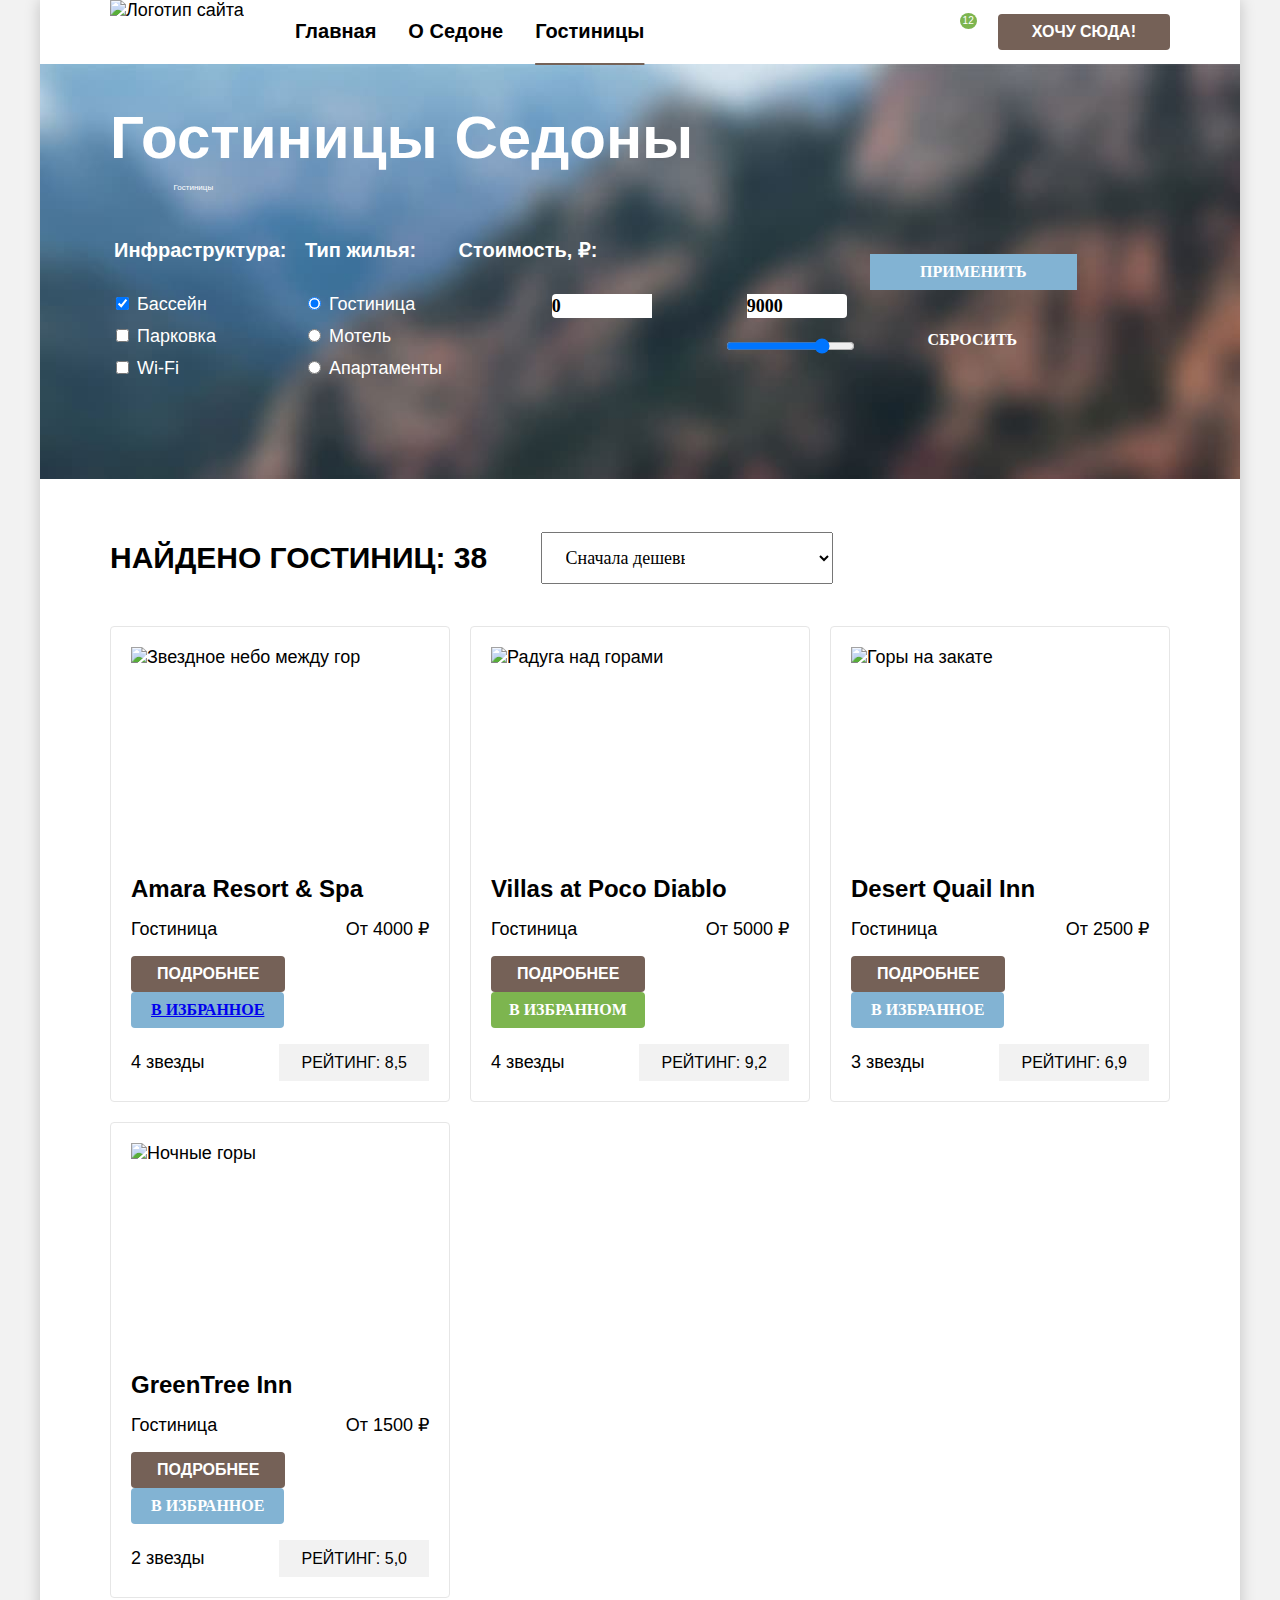
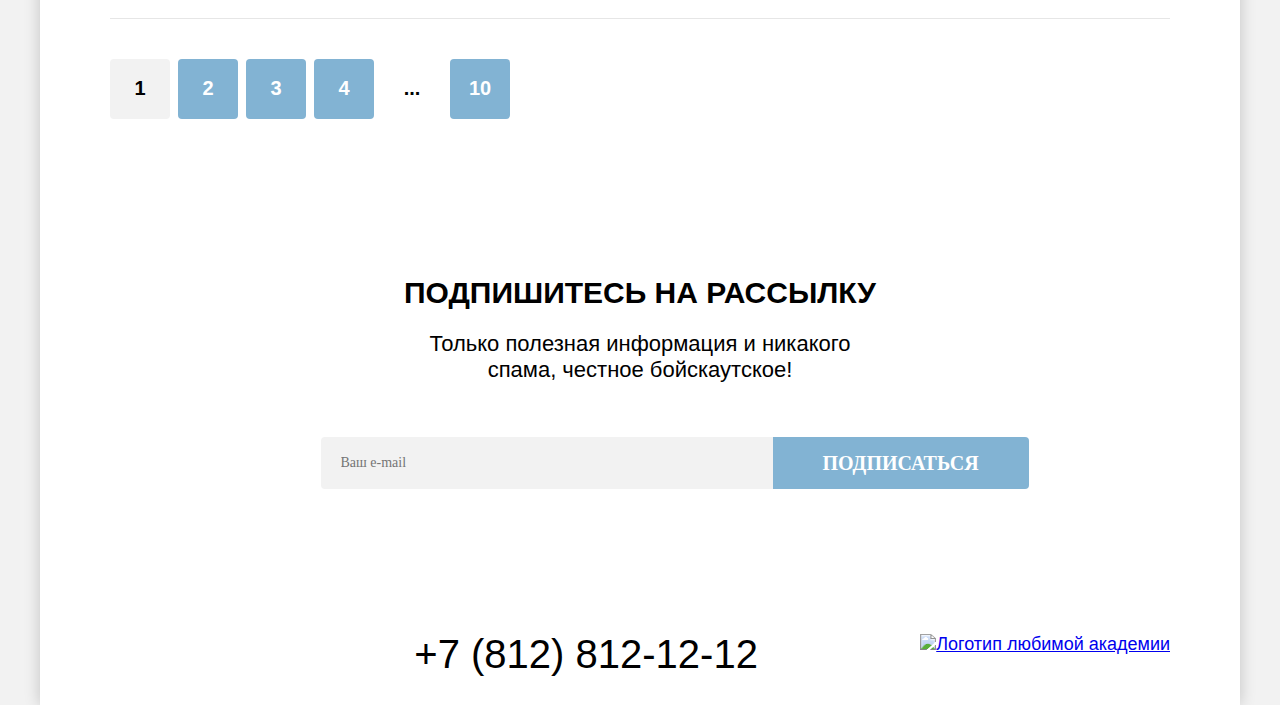
==== catalog.html @ 83c57cfe "Добавляет стилизацию" ====
<!DOCTYPE html>
<html lang="ru">
  <head>
    <meta charset="UTF-8" />
    <meta http-equiv="X-UA-Compatible" content="IE=edge" />
    <meta name="viewport" content="width=device-width, initial-scale=1.0" />
    <title>Седона</title>
    <link rel="stylesheet" href="styles/style.css" />
  </head>
  <body>
    <div class="page-container">
      <header class="main-header">
        <a class="header-logo">
          <img
            src="images/main-logo.svg"
            alt="Логотип сайта"
            width="140"
            height="70"
          />
        </a>
        <nav class="main-navigation">
          <ul class="navigation-list">
            <li class="navigation-item">
              <a href="index.html" class="navigation-link">Главная</a>
            </li>
            <li class="navigation-item">
              <a href="#" class="navigation-link">О Седоне</a>
            </li>
            <li class="navigation-item">
              <a href="catalog.html" class="navigation-link active"
                >Гостиницы</a
              >
            </li>
          </ul>
          <ul class="additional-list">
            <li class="additional-item search-header">
              <a href="#" class="additional-link search-header">
                <span class="visually-hidden">Поиск</span>
              </a>
            </li>
            <li class="additional-item favorite">
              <a href="https://google.com" class="additional-link favorite">
                <span class="visually-hidden">Избранное</span>
                <span class="number-of-favorites">12</span>
              </a>
            </li>
            <li class="additional-item">
              <a class="want-button" href="#">Хочу сюда!</a>
            </li>
          </ul>
        </nav>
      </header>
      <main class="main-content">
        <section class="main-filter">
          <h1 class="inner-title">Гостиницы Седоны</h1>
          <ul class="breadcrumbs">
            <li class="breadcrumbs-item">
              <a class="breadcrumbs-link home-icon" href="index.html"
                ><span class="home-icon visually-hidden">Главная</span></a
              >
            </li>
            <li class="breadcrumbs-item">
              <a class="breadcrumbs-link arrow-icon">
                <span class="visually-hidden">Стрелка</span>
                <span class="breadcrumbs-catalog">Гостиницы</span></a
              >
            </li>
          </ul>
          <form
            action="https://echo.htmlacademy.ru/"
            class="hotel-filter"
            method="post"
          >
            <fieldset class="facilities-group">
              <legend class="facilities-title">Инфраструктура:</legend>
              <ul class="facilities-list">
                <li class="facilities-item">
                  <label class="control">
                    <input
                      type="checkbox"
                      class="control-input"
                      name="pool"
                      checked
                    />
                    Бассейн
                  </label>
                </li>
                <li class="facilities-item">
                  <label class="control">
                    <input
                      type="checkbox"
                      class="control-input"
                      name="parking"
                    />
                    Парковка
                  </label>
                </li>
                <li class="facilities-item">
                  <label class="control">
                    <input type="checkbox" class="control-input" name="Wi-Fi" />
                    Wi-Fi
                  </label>
                </li>
              </ul>
            </fieldset>

            <fieldset class="type-house-group">
              <legend class="type-house-title">Тип жилья:</legend>
              <ul class="type-house-list">
                <li class="type-house-item">
                  <label class="control">
                    <input
                      type="radio"
                      class="control-input"
                      name="housing-type"
                      value="hotel"
                      checked
                    />
                    Гостиница
                  </label>
                </li>
                <li class="type-house-item">
                  <label class="control">
                    <input
                      type="radio"
                      class="control-input"
                      name="housing-type"
                      value="motel"
                    />
                    Мотель
                  </label>
                </li>
                <li class="type-house-item">
                  <label class="control">
                    <input
                      type="radio"
                      class="control-input"
                      name="housing-type"
                      value="apartments"
                    />
                    Апартаменты
                  </label>
                </li>
              </ul>
            </fieldset>
            <fieldset class="value-group">
              <legend class="value-title">Стоимость, ₽:</legend>
              <div class="value-wrapper">
                <label class="visually-hidden" for="value-from"
                  >Стоимость, от</label
                >
                <input
                  type="number"
                  name="value-from"
                  id="value-from"
                  min="0"
                  placeholder="0"
                  value="0"
                  class="value-from"
                />
                <label class="visually-hidden" for="value-to"
                  >Стоимость, до</label
                >
                <input
                  type="number"
                  name="value-to"
                  id="value-to"
                  max="9000"
                  placeholder="9000"
                  value="9000"
                  class="value-to"
                />
              </div>

              <label class="visually-hidden" for="value-range"
                >Ползунок диапазона стоимости</label
              >
              <input
                class="value-filter-range"
                type="range"
                min="0"
                max="9000"
                value="7000"
                id="value-range"
              />
            </fieldset>
            <div class="button-wrapper">
              <button class="apply-button" type="submit">Применить</button>
              <button class="reset-button" type="reset">Сбросить</button>
            </div>
          </form>
        </section>
        <section class="catalog">
          <div class="sorting">
            <h2 class="title-of-sorting">Найдено гостиниц: 38</h2>
            <select name="drop-down" id="selectvalue" class="drop-down">
              <option value="#" class="drop-down-item">Сначала дешевые</option>
            </select>
            <ul class="distribution-list">
              <li class="distribution-item">
                <a href="#" class="distribution-link-table">
                  <span class="visually-hidden">Таблица</span>
                </a>
              </li>
              <li class="distribution-item">
                <a href="#" class="distribution-link-big">
                  <span class="visually-hidden">Большая карточка</span>
                </a>
              </li>
              <li class="distribution-item">
                <a href="#" class="distribution-link-list">
                  <span class="visually-hidden">Список</span>
                </a>
              </li>
            </ul>
          </div>
          <ul class="cards-of-catalog">
            <li class="card">
              <a href="#" class="card-link">
                <h2 class="title-of-card">Amara Resort & Spa</h2>
                <img
                  src="images/catalog/hotel-1.jpg"
                  alt="Звездное небо между гор"
                  class="image-of-card"
                  width="300"
                  height="212"
                />
              </a>
              <div class="about-card">
                <div class="wrapper-about">
                  <p>Гостиница</p>
                  <p class="price">От 4000 ₽</p>
                </div>
                <div class="button-wrapper">
                  <a href="#" class="more">Подробнее</a>
                  <button class="favorite-button"><a class="" href="#">В избранное</a></button>
                </div>
              </div>
              <div class="rating-wrapper">
                <span class="stars">4 звезды</span>
                <p class="rating">Рейтинг: <span class="grade">8,5</span></p>
              </div>
            </li>
            <li class="card">
              <a href="#" class="card-link">
                <h2 class="title-of-card">Villas at Poco Diablo</h2>
                <img
                  src="images/catalog/hotel-2.jpg"
                  alt="Радуга над горами"
                  class="image-of-card"
                  width="300"
                  height="212"
                />
              </a>
              <div class="about-card">
                <div class="wrapper-about">
                  <p>Гостиница</p>
                  <p class="price">От 5000 ₽</p>
                </div>
                <div class="button-wrapper">
                  <a href="#" class="more">Подробнее</a>
                  <button class="favorite-button active-button">
                    В избранном
                  </button>
                </div>
              </div>
              <div class="rating-wrapper">
                <span class="stars">4 звезды</span>
                <p class="rating">Рейтинг: <span class="grade">9,2</span></p>
              </div>
            </li>
            <li class="card">
              <a href="#" class="card-link">
                <h2 class="title-of-card">Desert Quail Inn</h2>
                <img
                  src="images/catalog/hotel-3.jpg"
                  alt="Горы на закате"
                  class="image-of-card"
                  width="300"
                  height="212"
                />
              </a>
              <div class="about-card">
                <div class="wrapper-about">
                  <p>Гостиница</p>
                  <p class="price">От 2500 ₽</p>
                </div>
                <div class="button-wrapper">
                  <a href="#" class="more">Подробнее</a>
                  <button class="favorite-button">В избранное</button>
                </div>
              </div>
              <div class="rating-wrapper">
                <span class="stars">3 звезды</span>
                <p class="rating">Рейтинг: <span class="grade">6,9</span></p>
              </div>
            </li>
            <li class="card">
              <a href="#" class="card-link">
                <h2 class="title-of-card">GreenTree Inn</h2>
                <img
                  src="images/catalog/hotel-4.jpg"
                  alt="Ночные горы"
                  class="image-of-card"
                  width="300"
                  height="212"
                />
              </a>
              <div class="about-card">
                <div class="wrapper-about">
                  <p>Гостиница</p>
                  <p class="price">От 1500 ₽</p>
                </div>
                <div class="button-wrapper">
                  <a href="#" class="more">Подробнее</a>
                  <button class="favorite-button">В избранное</button>
                </div>
              </div>
              <div class="rating-wrapper">
                <span class="stars">2 звезды</span>
                <p class="rating">Рейтинг: <span class="grade">5,0</span></p>
              </div>
            </li>
          </ul>

          <ul class="pagination">
            <li class="item-of-pagination">
              <a
                href="#"
                class="button-of-pagination active-button-of-pagination"
              >
                1
              </a>
            </li>
            <li class="item-of-pagination">
              <a href="#" class="button-of-pagination">2</a>
            </li>
            <li class="item-of-pagination">
              <a href="#" class="button-of-pagination">3</a>
            </li>
            <li class="item-of-pagination">
              <a href="#" class="button-of-pagination">4</a>
            </li>
            <li class="item-of-pagination">
              <a href="#" class="button-of-pagination etc">...</a>
            </li>
            <li class="item-of-pagination">
              <a href="#" class="button-of-pagination">10</a>
            </li>
          </ul>
        </section>
      </main>
      <footer class="main-footer">
        <section class="inner-subscribe">
          <h2 class="inner-subscribe-title">Подпишитесь на рассылку</h2>
          <p class="inner-subscribe-text">
            Только полезная информация и никакого спама, честное бойскаутское!
          </p>
          <form
            class="subscribe-form"
            action="https://echo.htmlacademy.ru/"
            method="post"
          >
            <label class="visually-hidden" for="subscribe-email">Email</label>
            <div class="email-wrapper">
              <input
                class="email-field"
                placeholder="Ваш e-mail"
                type="email"
                name="subscribe-email"
                id="subscribe-email"
                required
              />
              <button class="subscribe-button" type="submit">
                Подписаться
              </button>
            </div>
          </form>
        </section>
        <section class="footer-contain">
          <ul class="social-list">
            <li class="social-item">
              <a href="#" class="social-link vk">
                <span class="visually-hidden">Вконтакте</span>
              </a>
            </li>
            <li class="social-item">
              <a href="" class="social-link tg"
                ><span class="visually-hidden">Телеграм</span></a
              >
            </li>
            <li class="social-item">
              <a href="" class="social-link yt"
                ><span class="visually-hidden">Ютуб</span></a
              >
            </li>
          </ul>
          <a class="footer-phone" href="tel:+78128121212">+7 (812) 812-12-12</a>
          <a href="https://htmlacademy.ru" class="htmlacademy-logo">
            <img
              src="images/html-academy-logo.svg"
              alt="Логотип любимой академии"
              width="115"
              height="33"
            />
          </a>
        </section>
      </footer>
    </div>
  </body>
</html>
---- styles/style.css ----
@font-face {
  font-family: "PT Sans";
  font-style: normal;
  font-weight: 400;

  src: url("../fonts/ptsans-400.woff2") format("woff2");
  font-display: swap;
}

@font-face {
  font-family: "PT Sans";
  font-style: normal;
  font-weight: 700;
  src: url("../fonts/ptsans-700.woff2") format("woff2");
  font-display: swap;
}
html {
  height: 100%;
}
body {
  margin: 0;
  display: flex;
  flex-direction: column;
  min-height: 100%;
  font-family: "PT Sans", sans-serif;
  font-size: 18px;
  line-height: 21px;
  background: #f2f2f2;
}

.page-container {
  flex-grow: 1;
  background: #ffffff;
  margin: 0 auto;
  width: 1200px;
  box-shadow: 0 0 15px rgba(0, 0, 0, 0.2);
}

.main-header {
  display: flex;
  width: 1200px;
  position: relative;
  padding-left: 239px;
  box-sizing: border-box;
}

.main-navigation {
  display: flex;
  width: 100%;
  justify-content: space-between;
  padding-right: 70px;
}

.header-logo {
  position: absolute;
  top: 0;
  left: 70px;
}

.navigation-list {
  list-style: none;
  margin: 0;
  padding: 0;
  display: flex;
}

.navigation-link {
  display: block;
  font-size: 20px;
  line-height: 24px;
  text-decoration: none;
  color: #000000;
  font-weight: bold;
  text-align: center;
  padding: 19px 16px 21px;
}

.active {
  text-decoration: underline;
  text-decoration-color: #756257;
  text-decoration-thickness: 2px;
  text-underline-offset: 20px;
  text-underline-position: under;
}

.additional-list {
  list-style: none;
  margin: 0;
  padding: 0;
  display: flex;
  width: 268px;
  justify-content: flex-end;
  align-items: center;
}

.additional-link.favorite {
  display: block;
  background-image: url("../images/icons/favorite.svg");
  background-repeat: no-repeat;
  text-decoration: none;
  color: white;
  position: relative;
  box-sizing: border-box;
  width: 44px;
}
.number-of-favorites {
  font-size: 10px;
  line-height: 10px;
  background-color: #7db54f;
  border-radius: 50%;
  padding: 3px 3px 3px 3px;
  position: absolute;
  right: 21px;
  bottom: 14px;
}
.additional-link.search-header {
  background-image: url("../images/icons/search.svg");
  background-repeat: no-repeat;
}

.want-button {
  display: block;
  font-size: 16px;
  line-height: 20px;
  background-color: #756157;
  color: white;
  text-decoration: none;
  font-weight: 700;
  text-align: center;
  text-transform: uppercase;
  padding: 8px 34px;
  border-radius: 4px;
}

.visually-hidden {
  visibility: hidden;
}
h1.visually-hidden {
  display: none;
}
h2.visually-hidden {
  display: none;
}
.hero {
  min-height: 485px;
  background-color: #422110;
  background-image: url("../images/hero-triangle.svg"),
    url("../images/hero-background.jpg");
  background-repeat: no-repeat, no-repeat;
  background-position: left bottom, center top;
  background-size: 1200px 57px, cover;
  padding-top: 52px;
  padding-bottom: 81px;
  box-sizing: border-box;
}

.welcome {
  display: block;
  margin: 0 auto;
}

.title-of-advantages {
  font-size: 30px;
  line-height: 36px;
  font-weight: bold;
  text-transform: uppercase;
  width: 620px;
  height: 72px;
  text-align: center;
  margin: 69px 290px 25px 290px;
}

.reason-of-advantages {
  text-align: center;
  font-size: 22px;
  line-height: 26px;
  margin: 25px 274.5px 90px 274.5px;
}

.advantages-list {
  list-style: none;
  padding: 0;
  margin: 0;
  width: 1200px;
}

.advantages-item {
  width: 400px;
  height: 385px;
  background-color: rgba(131, 179, 211, 0.12);
  text-align: center;
  box-sizing: border-box;
}

.gray {
  background-color: rgba(131, 179, 211, 0.2);
  grid-area: gray;
}

.advantages-item.blue {
  width: 1200px;
  display: flex;
  flex-direction: row-reverse;
}

.advantages-item.blue:last-child {
  flex-direction: row;
}

.contain-of-advantages {
  width: 400px;
  height: 385px;
  text-align: center;
  background-color: #82b3d3;
}

.middle-advantages {
  display: flex;
}

.advantages-caption {
  font-size: 24px;
  line-height: 28px;
  text-transform: uppercase;
  margin: 0 auto;
  width: 175px;
}

.advantages-caption.white-text {
  margin-top: 102px;
  color: white;
  padding-bottom: 30px;
  margin-bottom: 30px;
}

.advantages-caption.black-text {
  margin-top: 112.5px;
  padding-bottom: 30px;
  margin-bottom: 30px;
}

.white-underline {
  text-decoration: underline;
  text-decoration-color: rgba(255, 255, 255, 0.3);
  text-decoration-thickness: 2px;
  text-underline-offset: 30px;
  text-underline-position: under;
}

.black-underline {
  text-decoration: underline;
  text-decoration-color: rgba(0, 0, 0, 0.3);
  text-decoration-thickness: 2px;
  text-underline-offset: 30px;
  text-underline-position: under;
}

.advantages-description {
  width: 230px;
  margin: 0 auto;
}

.advantages-description.white-text {
  color: white;
}

.services-text {
  text-align: center;
  margin: 64px auto 20px auto;
  width: 505px;
  font-size: 30px;
  line-height: 36px;
  font-weight: bold;
  text-transform: uppercase;
}

.services-description {
  width: 490px;
  text-align: center;
  margin: 20px auto 64px auto;
  font-size: 22px;
  line-height: 26px;
}
.services-list {
  list-style: none;
  padding: 0;
  margin: 0;
  display: flex;
  text-align: center;
}
.services-item {
  padding: 81px 85px;
  box-sizing: border-box;
}
.services-box-title {
  font-size: 24px;
  line-height: 28px;
  font-weight: bold;
  text-transform: uppercase;
  margin: 0;
  margin-top: 102px;
  margin-bottom: 30px;
  box-sizing: border-box;
}
.services-box-text {
  font-size: 18px;
  line-height: 21px;
  width: 230px;
  padding: 0;
  margin: 0;
  box-sizing: border-box;
}
.search {
  padding: 96px 304px;
}
.search-title {
  font-size: 30px;
  line-height: 36px;
  font-weight: bold;
  text-transform: uppercase;
  text-align: center;
  margin: 0;
}

.search-text {
  font-size: 22px;
  line-height: 26px;
  text-align: center;

  margin-bottom: 54px;
}

.hotel-search-btn {
  font-size: 20px;
  line-height: 36px;
  font-weight: bold;
  text-decoration: none;
  background-color: #756157;
  color: white;
  text-transform: uppercase;
  padding: 8px 50px;
  border-radius: 4px;
  margin-left: 108px;
}
.subscribe {
  min-height: 415px;
  background-color: #422110;
  background-image: url("../images/subscribe-background.jpg");
  background-repeat: no-repeat;
  background-position: center top;
  background-size: 1200px 415px, cover;
  padding-top: 96px;
  padding-bottom: 104px;
  box-sizing: border-box;
  text-align: center;
}

.subscribe-title {
  margin-top: 0;
  margin-bottom: 20px;
  font-size: 30px;
  line-height: 36px;
  font-weight: bold;
  text-transform: uppercase;
  color: white;
}

.subscribe-text {
  margin: 20px auto 54px auto;
  font-size: 22px;
  line-height: 26px;
  color: white;
  width: 475px;
}

.footer-contain {
  width: 1200px;
  display: flex;
  box-sizing: border-box;
  padding: 40px 70px 30px 70px;
  justify-content: space-between;
}
.social-list {
  list-style: none;
  margin: 0;
  padding: 0;
  padding-top: 15px;
  padding-bottom: 5px;
  width: 142px;
  display: flex;
}
.social-item {
  width: 47px;
}
.social-link.vk {
  background-image: url("../images/social-icons/vk.svg");
  background-repeat: no-repeat;
}

.footer-phone {
  font-size: 40px;
  line-height: 40px;
  text-decoration: none;
  color: black;
}
.social-link.tg {
  background-image: url("../images/social-icons/telegram.svg");
  background-repeat: no-repeat;
}
.social-link.yt {
  background-image: url("../images/social-icons/youtube.svg");
  background-repeat: no-repeat;
}
/*catalog*/
.main-filter {
  min-height: 415px;
  background-color: #422110;
  background-image: url("../images/filter.jpg");
  background-repeat: no-repeat;
  background-position: center top;
  background-size: 1200px 415px, cover;
  box-sizing: border-box;
  padding-top: 35px;
}

.hotel-filter {
  display: flex;
  color: white;
  align-items: center;
  padding: 40px 70px 70px;
  justify-content: space-between;
}
.inner-title {
  font-size: 60px;
  line-height: 78px;
  margin: 0;
  color: white;
  margin-left: 70px;
}
.breadcrumbs {
  display: flex;
  list-style: none;
  color: white;
  padding: 0;
  margin: 0;
  margin-left: 70px;
}
.breadcrumbs-item {
  display: inline;
  font-size: 8px;
}
.home-icon {
  background-image: url("../images/icons/home-icon.svg");
  background-repeat: no-repeat;
  background-position: left;
}

.arrow-icon {
  background-image: url("../images/icons/arrow-icon.svg");
  background-repeat: no-repeat;
  background-position: left;
}

.facilities-group {
  border: none;
  padding: 0;
}
.type-house-group {
  border: none;
  padding: 0;
}
.value-group {
  border: none;
  display: block;
  padding: 0;
  align-self: flex-start;
}
.facilities-list {
  list-style: none;
  padding: 0;
  margin: 0;
}
.type-house-list {
  list-style: none;
  padding: 0;
  margin: 0;
}
.facilities-title {
  font-size: 20px;
  line-height: 24px;
  font-weight: bold;
  margin-bottom: 32px;
}
.type-house-title {
  font-size: 20px;
  line-height: 24px;
  font-weight: bold;
  margin-bottom: 32px;
}
.value-title {
  font-size: 20px;
  line-height: 24px;
  font-weight: bold;
  margin-bottom: 32px;
}
.control-input {
  font-family: "PT Sans";
  font-size: 18px;
  line-height: 23px;
  margin-bottom: 16px;
}

.button-wrapper {
  display: flex;
  flex-wrap: wrap;
  width: 191px;
  box-sizing: border-box;
  align-items: center;
}
.apply-button {
  font-family: "PT Sans";
  font-size: 16px;
  line-height: 20px;
  font-weight: bold;
  text-transform: uppercase;
  background-color: #82b3d3;
  color: white;
  border: none;
  padding: 8px 50px;
  margin-bottom: 32px;
}
.reset-button {
  font-family: "PT Sans";
  font-size: 16px;
  line-height: 20px;
  font-weight: bold;
  text-transform: uppercase;
  color: white;
  border: none;
  background-color: transparent;
  padding: 8px 57.5px;
}
.value-wrapper {
  display: flex;
  width: 288px;
  flex-direction: row;
  align-items: flex-start;
}
.value-from {
  width: 100px;
  margin: 0;
  padding: 0;
  font-family: "PT Sans";
  font-size: 18px;
  font-weight: bold;
  line-height: 24px;
  border: none;
  border-radius: 4px 0 0 4px;
}
.value-to {
  width: 100px;
  margin: 0;
  padding: 0;
  font-family: "PT Sans";
  font-size: 18px;
  font-weight: bold;
  line-height: 24px;
  border: none;
  border-radius: 0 4px 4px 0;
}
.catalog {
  padding: 50px 70px 60px 70px;
  box-sizing: border-box;
}
.sorting {
  display: flex;
  justify-content: space-between;
  margin-bottom: 40px;
  align-items: center;
}

.distribution-list {
  display: flex;
  padding: 0;
  list-style: none;
}
.distribution-link-table {
  flex-grow: 1;
  background-image: url("../images/");
}
.distribution-link-big {
  flex-grow: 1;
}
.distribution-link-list {
  flex-grow: 1;
}
.title-of-sorting {
  font-size: 30px;
  line-height: 36px;
  text-transform: uppercase;
  margin: 0;
}
.drop-down {
  font-family: "PT Sans";
  width: 292px;
  font-size: 18px;
  line-height: 21px;
  padding: 14px 131px 14px 20px;
}
.cards-of-catalog {
  list-style: none;
  margin: 0;
  display: flex;
  flex-wrap: wrap;
  padding-left: 0;
  border-bottom: 1px solid #e6e6e6;
}
.card {
  border: 1px solid #e6e6e6;
  border-radius: 4px;
  margin-right: 20px;
  margin-bottom: 20px;
  padding: 20px;
  box-sizing: border-box;
  width: 340px;
  display: flex;
  flex-direction: column;
}
.card:nth-child(3) {
  margin-right: 0;
}

.card-link {
  text-decoration: none;
  color: black;
  display: flex;
  flex-direction: column;
}
.image-of-card {
  order: 0;
  margin-bottom: 16px;
}
.title-of-card {
  font-size: 24px;
  line-height: 28px;
  order: 1;
  margin: 0;
  margin-bottom: 16px;
}
.wrapper-about {
  display: flex;
  justify-content: space-between;
  margin: 0;
  margin-bottom: 16px;
}
.wrapper-about > p {
  font-size: 18px;
  line-height: 21px;
  margin: 0;
}
.button-wrapper {
  display: flex;
  justify-content: space-between;
  width: 300px;
  margin-bottom: 16px;
}
.more {
  font-size: 16px;
  line-height: 20px;
  font-weight: bold;
  text-decoration: none;
  text-transform: uppercase;
  background-color: #756157;
  border-radius: 4px;
  padding: 8px 26px;
  color: white;
  margin-right: 20px;
}
.favorite-button {
  font-family: "PT Sans";
  background-color: #82b3d3;
  border: none;
  font-size: 16px;
  line-height: 20px;
  font-weight: bold;
  text-transform: uppercase;
  color: white;
  padding: 8px 20px;
  border-radius: 4px;
}
.favorite-button.active-button {
  background-color: #7db54f;
  padding: 8px 18px;
}
.rating-wrapper {
  display: flex;
  justify-content: space-between;
  align-items: center;
}
.rating {
  background-color: #f2f2f2;
  padding: 9px 22px 8px 23px;
  font-size: 16px;
  line-height: 20px;
  text-transform: uppercase;
  margin: 0;
}
.pagination {
  list-style: none;
  padding: 0;
  margin: 0;
  display: flex;
  align-items: center;
  margin-left: 0;
  margin-top: 40px;
}

.button-of-pagination {
  font-size: 20px;
  line-height: 36px;
  color: white;
  font-weight: bold;
  text-decoration: none;
  display: block;
  width: 60px;
  height: 60px;
  padding-top: 11px;
  box-sizing: border-box;
  text-align: center;
  background-color: #82b3d3;
  margin-right: 8px;
  border-radius: 4px;
}
.button-of-pagination.active-button-of-pagination {
  background-color: #f2f2f2;
  color: black;
}
.button-of-pagination.etc {
  background-color: #ffffff;
  color: black;
}
.subscribe-form {
  display: flex;
}
.email-wrapper {
  display: flex;
  width: 684px;
  margin: 0 auto;
}
.email-field {
  width: 452px;
  padding: 14px 345px 14px 20px;

  font-family: "PT Sans";
  font-size: 14px;
  line-height: 20px;
  border: none;
  background-color: #f2f2f2;
  margin-right: 0;
  box-sizing: border-box;
  border-radius: 4px 0 0 4px;
}
.subscribe-button {
  font-family: "PT Sans";
  font-size: 20px;
  line-height: 36px;
  text-transform: uppercase;
  font-weight: bold;
  color: white;
  padding: 8px 50px;
  background-color: #82b3d3;
  border: none;
  margin-left: 0;
  box-sizing: border-box;
  border-radius: 0 4px 4px 0;
}
.inner-subscribe {
  min-height: 415px;
  background-color: white;

  background-position: center top;
  background-size: 1200px 415px, cover;
  padding-top: 96px;
  padding-bottom: 104px;
  box-sizing: border-box;
  text-align: center;
}
.inner-subscribe-title {
  margin-left: auto;
  margin-right: auto;
  margin-top: 0;
  margin-bottom: 20px;
  font-size: 30px;
  line-height: 36px;
  font-weight: bold;
  text-transform: uppercase;
  color: black;
}
.inner-subscribe-text {
  margin: 20px auto 54px auto;
  font-size: 22px;
  line-height: 26px;
  color: black;
  width: 475px;
}
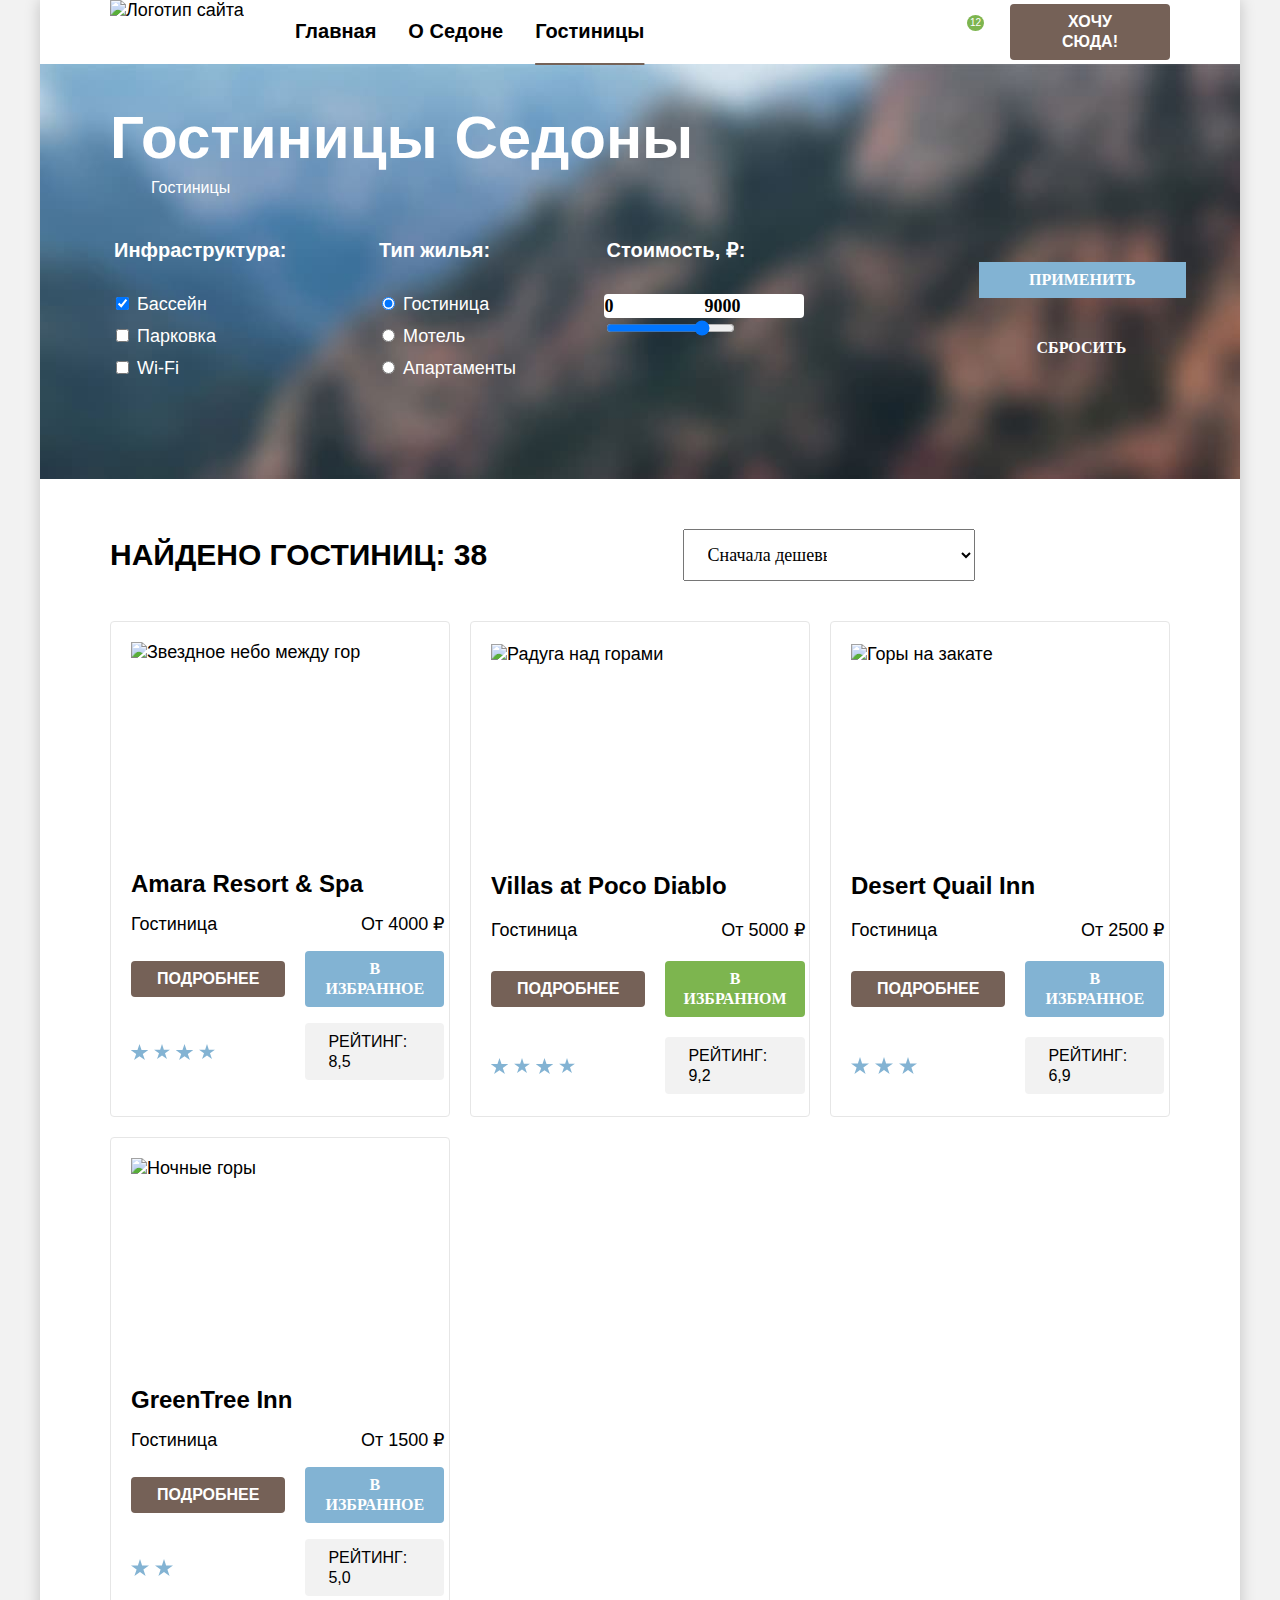
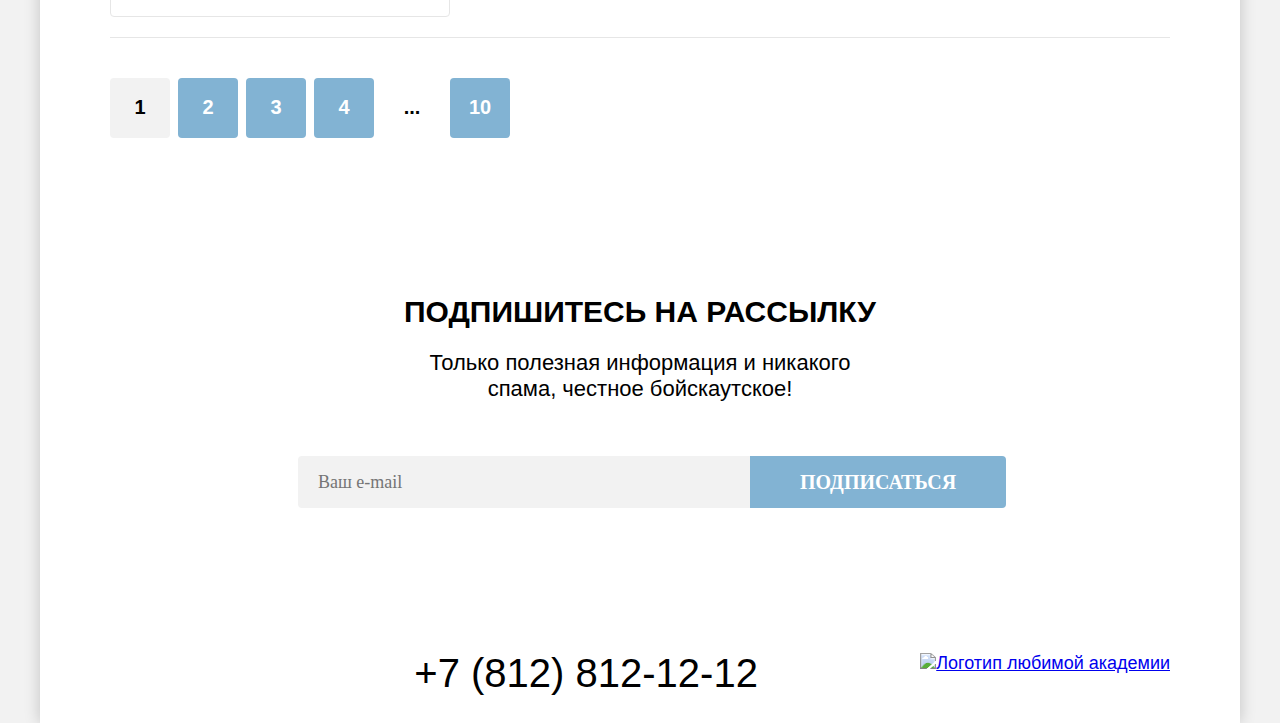
==== commit cc803664: "Добавляет декоративные элементы и карточки на гридах" ====
--- a/catalog.html
+++ b/catalog.html
@@ -217,7 +217,6 @@
           <ul class="cards-of-catalog">
             <li class="card">
               <a href="#" class="card-link">
-                <h2 class="title-of-card">Amara Resort & Spa</h2>
                 <img
                   src="images/catalog/hotel-1.jpg"
                   alt="Звездное небо между гор"
@@ -225,21 +224,20 @@
                   width="300"
                   height="212"
                 />
-              </a>
-              <div class="about-card">
-                <div class="wrapper-about">
-                  <p>Гостиница</p>
-                  <p class="price">От 4000 ₽</p>
-                </div>
-                <div class="button-wrapper">
-                  <a href="#" class="more">Подробнее</a>
-                  <button class="favorite-button"><a class="" href="#">В избранное</a></button>
-                </div>
-              </div>
-              <div class="rating-wrapper">
-                <span class="stars">4 звезды</span>
-                <p class="rating">Рейтинг: <span class="grade">8,5</span></p>
-              </div>
+                <h2 class="title-of-card">Amara Resort & Spa</h2>
+                <a></a>
+              </a>
+              <p class="hotel-text">Гостиница</p>
+              <p class="price">От 4000 ₽</p>
+              <a href="#" class="more">Подробнее</a>
+              <button class="favorite-button">В избранное</button>
+              <ul class="stars-list">
+                <li class="stars-item"></li>
+                <li class="stars-item"></li>
+                <li class="stars-item"></li>
+                <li class="stars-item"></li>
+              </ul>
+              <p class="rating">Рейтинг: <span class="grade">8,5</span></p>
             </li>
             <li class="card">
               <a href="#" class="card-link">
@@ -252,22 +250,17 @@
                   height="212"
                 />
               </a>
-              <div class="about-card">
-                <div class="wrapper-about">
-                  <p>Гостиница</p>
-                  <p class="price">От 5000 ₽</p>
-                </div>
-                <div class="button-wrapper">
-                  <a href="#" class="more">Подробнее</a>
-                  <button class="favorite-button active-button">
-                    В избранном
-                  </button>
-                </div>
-              </div>
-              <div class="rating-wrapper">
-                <span class="stars">4 звезды</span>
-                <p class="rating">Рейтинг: <span class="grade">9,2</span></p>
-              </div>
+              <p class="hotel-text">Гостиница</p>
+              <p class="price">От 5000 ₽</p>
+              <a href="#" class="more">Подробнее</a>
+              <button class="favorite-button active-button">В избранном</button>
+              <ul class="stars-list">
+                <li class="stars-item"></li>
+                <li class="stars-item"></li>
+                <li class="stars-item"></li>
+                <li class="stars-item"></li>
+              </ul>
+              <p class="rating">Рейтинг: <span class="grade">9,2</span></p>
             </li>
             <li class="card">
               <a href="#" class="card-link">
@@ -280,20 +273,19 @@
                   height="212"
                 />
               </a>
-              <div class="about-card">
-                <div class="wrapper-about">
-                  <p>Гостиница</p>
-                  <p class="price">От 2500 ₽</p>
-                </div>
-                <div class="button-wrapper">
-                  <a href="#" class="more">Подробнее</a>
-                  <button class="favorite-button">В избранное</button>
-                </div>
-              </div>
-              <div class="rating-wrapper">
-                <span class="stars">3 звезды</span>
-                <p class="rating">Рейтинг: <span class="grade">6,9</span></p>
-              </div>
+
+              <p class="hotel-text">Гостиница</p>
+              <p class="price">От 2500 ₽</p>
+
+              <a href="#" class="more">Подробнее</a>
+              <button class="favorite-button">В избранное</button>
+
+              <ul class="stars-list">
+                <li class="stars-item"></li>
+                <li class="stars-item"></li>
+                <li class="stars-item"></li>
+              </ul>
+              <p class="rating">Рейтинг: <span class="grade">6,9</span></p>
             </li>
             <li class="card">
               <a href="#" class="card-link">
@@ -306,20 +298,18 @@
                   height="212"
                 />
               </a>
-              <div class="about-card">
-                <div class="wrapper-about">
-                  <p>Гостиница</p>
-                  <p class="price">От 1500 ₽</p>
-                </div>
-                <div class="button-wrapper">
-                  <a href="#" class="more">Подробнее</a>
-                  <button class="favorite-button">В избранное</button>
-                </div>
-              </div>
-              <div class="rating-wrapper">
-                <span class="stars">2 звезды</span>
-                <p class="rating">Рейтинг: <span class="grade">5,0</span></p>
-              </div>
+
+              <p class="hotel-text">Гостиница</p>
+              <p class="price">От 1500 ₽</p>
+
+              <a href="#" class="more">Подробнее</a>
+              <button class="favorite-button">В избранное</button>
+
+              <ul class="stars-list">
+                <li class="stars-item"></li>
+                <li class="stars-item"></li>
+              </ul>
+              <p class="rating">Рейтинг: <span class="grade">5,0</span></p>
             </li>
           </ul>
 
--- a/styles/style.css
+++ b/styles/style.css
@@ -14,9 +14,11 @@
   src: url("../fonts/ptsans-700.woff2") format("woff2");
   font-display: swap;
 }
+
 html {
   height: 100%;
 }
+
 body {
   margin: 0;
   display: flex;
@@ -28,6 +30,19 @@
   background: #f2f2f2;
 }
 
+.visually-hidden {
+  position: absolute;
+  width: 1px;
+  height: 1px;
+  margin: -1px;
+  border: 0;
+  padding: 0;
+  white-space: nowrap;
+  clip-path: inset(100%);
+  clip: rect(0 0 0 0);
+  overflow: hidden;
+}
+
 .page-container {
   flex-grow: 1;
   background: #ffffff;
@@ -62,6 +77,8 @@
   margin: 0;
   padding: 0;
   display: flex;
+  width: 500px;
+  flex-wrap: wrap;
 }
 
 .navigation-link {
@@ -92,17 +109,19 @@
   justify-content: flex-end;
   align-items: center;
 }
-
+.additional-link {
+  width: 20px;
+  height: 20px;
+  padding: 22px 12px;
+}
 .additional-link.favorite {
   display: block;
   background-image: url("../images/icons/favorite.svg");
   background-repeat: no-repeat;
-  text-decoration: none;
-  color: white;
+  background-position: center;
   position: relative;
-  box-sizing: border-box;
-  width: 44px;
-}
+}
+
 .number-of-favorites {
   font-size: 10px;
   line-height: 10px;
@@ -110,12 +129,16 @@
   border-radius: 50%;
   padding: 3px 3px 3px 3px;
   position: absolute;
-  right: 21px;
-  bottom: 14px;
-}
-.additional-link.search-header {
+  right: 6px;
+  bottom: 33px;
+  color: white;
+}
+
+.search-header {
+  display: block;
   background-image: url("../images/icons/search.svg");
   background-repeat: no-repeat;
+  background-position: center;
 }
 
 .want-button {
@@ -130,17 +153,9 @@
   text-transform: uppercase;
   padding: 8px 34px;
   border-radius: 4px;
-}
-
-.visually-hidden {
-  visibility: hidden;
-}
-h1.visually-hidden {
-  display: none;
-}
-h2.visually-hidden {
-  display: none;
-}
+  margin-left: 20px;
+}
+
 .hero {
   min-height: 485px;
   background-color: #422110;
@@ -159,22 +174,25 @@
   margin: 0 auto;
 }
 
+.advantages {
+  padding: 69px 0 0;
+}
+
 .title-of-advantages {
   font-size: 30px;
   line-height: 36px;
   font-weight: bold;
   text-transform: uppercase;
   width: 620px;
-  height: 72px;
-  text-align: center;
-  margin: 69px 290px 25px 290px;
+  text-align: center;
+  margin: 0 290px 25px 290px;
 }
 
 .reason-of-advantages {
   text-align: center;
   font-size: 22px;
   line-height: 26px;
-  margin: 25px 274.5px 90px 274.5px;
+  margin: 25px 216px 90px;
 }
 
 .advantages-list {
@@ -182,25 +200,28 @@
   padding: 0;
   margin: 0;
   width: 1200px;
+  display: flex;
+  flex-wrap: wrap;
 }
 
 .advantages-item {
   width: 400px;
-  height: 385px;
+  /* min-height: 385px; */
+  background-color: rgba(131, 179, 211, 0.2);
+
+  text-align: center;
+  box-sizing: border-box;
+}
+.advantages-item.middle {
+  padding: 103px 85px;
+}
+.advantages-item:nth-child(even) {
   background-color: rgba(131, 179, 211, 0.12);
-  text-align: center;
-  box-sizing: border-box;
-}
-
-.gray {
-  background-color: rgba(131, 179, 211, 0.2);
-  grid-area: gray;
-}
-
-.advantages-item.blue {
+}
+
+.advantages-item--blue {
   width: 1200px;
   display: flex;
-  flex-direction: row-reverse;
 }
 
 .advantages-item.blue:last-child {
@@ -209,9 +230,15 @@
 
 .contain-of-advantages {
   width: 400px;
-  height: 385px;
+  /* min-height: 385px; */
   text-align: center;
   background-color: #82b3d3;
+  padding: 103px 85px;
+}
+
+.advantages-image {
+  height: 100%;
+  object-fit: cover;
 }
 
 .middle-advantages {
@@ -227,14 +254,12 @@
 }
 
 .advantages-caption.white-text {
-  margin-top: 102px;
   color: white;
   padding-bottom: 30px;
   margin-bottom: 30px;
 }
 
 .advantages-caption.black-text {
-  margin-top: 112.5px;
   padding-bottom: 30px;
   margin-bottom: 30px;
 }
@@ -281,6 +306,7 @@
   font-size: 22px;
   line-height: 26px;
 }
+
 .services-list {
   list-style: none;
   padding: 0;
@@ -288,9 +314,13 @@
   display: flex;
   text-align: center;
 }
+
 .services-item {
-  padding: 81px 85px;
-  box-sizing: border-box;
+  padding: 80px 85px;
+  box-sizing: border-box;
+}
+.services-item:nth-child(odd) {
+  background-color: rgba(131, 179, 211, 0.12);
 }
 .services-box-title {
   font-size: 24px;
@@ -298,10 +328,11 @@
   font-weight: bold;
   text-transform: uppercase;
   margin: 0;
-  margin-top: 102px;
+  margin-top: 30px;
   margin-bottom: 30px;
   box-sizing: border-box;
 }
+
 .services-box-text {
   font-size: 18px;
   line-height: 21px;
@@ -310,9 +341,31 @@
   margin: 0;
   box-sizing: border-box;
 }
+.services-icon {
+  display: block;
+  width: 75px;
+  height: 72px;
+  margin: 0 auto;
+}
+.services-icon.home {
+  background-image: url("../images/icons/servise-home-icon.svg");
+  background-repeat: no-repeat;
+  background-size: contain;
+}
+.services-icon.food {
+  background-image: url("../images/icons/food-icon.svg");
+  background-repeat: no-repeat;
+  background-size: contain;
+}
+.services-icon.gift {
+  background-image: url("../images/icons/gift-icon.svg");
+  background-repeat: no-repeat;
+  background-size: contain;
+}
 .search {
   padding: 96px 304px;
 }
+
 .search-title {
   font-size: 30px;
   line-height: 36px;
@@ -331,6 +384,8 @@
 }
 
 .hotel-search-btn {
+  display: block;
+  font-family: "PT Sans";
   font-size: 20px;
   line-height: 36px;
   font-weight: bold;
@@ -340,8 +395,10 @@
   text-transform: uppercase;
   padding: 8px 50px;
   border-radius: 4px;
-  margin-left: 108px;
-}
+  margin: 0 auto;
+  border-width: 0;
+}
+
 .subscribe {
   min-height: 415px;
   background-color: #422110;
@@ -372,6 +429,10 @@
   color: white;
   width: 475px;
 }
+.email-field {
+  font-size: 18px;
+  line-height: 24px;
+}
 
 .footer-contain {
   width: 1200px;
@@ -380,6 +441,7 @@
   padding: 40px 70px 30px 70px;
   justify-content: space-between;
 }
+
 .social-list {
   list-style: none;
   margin: 0;
@@ -389,12 +451,19 @@
   width: 142px;
   display: flex;
 }
-.social-item {
-  width: 47px;
+
+.social-link {
+  display: block;
+
+  padding-right: 10px;
+  padding-left: 10px;
 }
 .social-link.vk {
+  width: 24px;
+  height: 14px;
   background-image: url("../images/social-icons/vk.svg");
   background-repeat: no-repeat;
+  background-size: contain;
 }
 
 .footer-phone {
@@ -403,14 +472,23 @@
   text-decoration: none;
   color: black;
 }
+
 .social-link.tg {
+  width: 18px;
+  height: 16px;
   background-image: url("../images/social-icons/telegram.svg");
   background-repeat: no-repeat;
-}
+  background-size: contain;
+}
+
 .social-link.yt {
+  width: 22px;
+  height: 17px;
   background-image: url("../images/social-icons/youtube.svg");
   background-repeat: no-repeat;
-}
+  background-size: contain;
+}
+
 /*catalog*/
 .main-filter {
   min-height: 415px;
@@ -430,6 +508,7 @@
   padding: 40px 70px 70px;
   justify-content: space-between;
 }
+
 .inner-title {
   font-size: 60px;
   line-height: 78px;
@@ -437,72 +516,106 @@
   color: white;
   margin-left: 70px;
 }
+
 .breadcrumbs {
   display: flex;
   list-style: none;
   color: white;
   padding: 0;
-  margin: 0;
-  margin-left: 70px;
-}
+  margin: 0 0 0 67px;
+}
+
 .breadcrumbs-item {
   display: inline;
-  font-size: 8px;
-}
+  font-weight: 400;
+  font-size: 16px;
+  line-height: 21px;
+  position: relative;
+  padding-right: 13px;
+  margin-right: 11px;
+}
+
+.breadcrumbs-item::before {
+  content: "";
+  position: absolute;
+  right: 0;
+  top: 5px;
+  background-image: url("../images/icons/arrow-icon.svg");
+  background-repeat: no-repeat;
+  background-position: left;
+  width: 7px;
+  height: 10px;
+}
+
+.breadcrumbs-item:last-child::before {
+  display: none;
+}
+
 .home-icon {
+  display: block;
+  width: 20px;
+  height: 20px;
   background-image: url("../images/icons/home-icon.svg");
   background-repeat: no-repeat;
+  background-position: 3px 3px;
+}
+
+/* .arrow-icon {
+  background-image: url("../images/icons/arrow-icon.svg");
+  background-repeat: no-repeat;
   background-position: left;
-}
-
-.arrow-icon {
-  background-image: url("../images/icons/arrow-icon.svg");
-  background-repeat: no-repeat;
-  background-position: left;
-}
+} */
 
 .facilities-group {
   border: none;
   padding: 0;
 }
+
 .type-house-group {
   border: none;
   padding: 0;
 }
+
 .value-group {
   border: none;
   display: block;
   padding: 0;
   align-self: flex-start;
 }
+
 .facilities-list {
   list-style: none;
   padding: 0;
   margin: 0;
 }
+
 .type-house-list {
   list-style: none;
   padding: 0;
   margin: 0;
 }
+
 .facilities-title {
   font-size: 20px;
   line-height: 24px;
   font-weight: bold;
   margin-bottom: 32px;
 }
+
 .type-house-title {
   font-size: 20px;
   line-height: 24px;
   font-weight: bold;
   margin-bottom: 32px;
 }
+
 .value-title {
   font-size: 20px;
   line-height: 24px;
   font-weight: bold;
   margin-bottom: 32px;
 }
+
 .control-input {
   font-family: "PT Sans";
   font-size: 18px;
@@ -517,6 +630,7 @@
   box-sizing: border-box;
   align-items: center;
 }
+
 .apply-button {
   font-family: "PT Sans";
   font-size: 16px;
@@ -529,6 +643,7 @@
   padding: 8px 50px;
   margin-bottom: 32px;
 }
+
 .reset-button {
   font-family: "PT Sans";
   font-size: 16px;
@@ -540,12 +655,14 @@
   background-color: transparent;
   padding: 8px 57.5px;
 }
+
 .value-wrapper {
   display: flex;
   width: 288px;
   flex-direction: row;
   align-items: flex-start;
 }
+
 .value-from {
   width: 100px;
   margin: 0;
@@ -557,6 +674,7 @@
   border: none;
   border-radius: 4px 0 0 4px;
 }
+
 .value-to {
   width: 100px;
   margin: 0;
@@ -568,10 +686,12 @@
   border: none;
   border-radius: 0 4px 4px 0;
 }
+
 .catalog {
   padding: 50px 70px 60px 70px;
   box-sizing: border-box;
 }
+
 .sorting {
   display: flex;
   justify-content: space-between;
@@ -584,22 +704,27 @@
   padding: 0;
   list-style: none;
 }
+
 .distribution-link-table {
   flex-grow: 1;
   background-image: url("../images/");
 }
+
 .distribution-link-big {
   flex-grow: 1;
 }
+
 .distribution-link-list {
   flex-grow: 1;
 }
+
 .title-of-sorting {
   font-size: 30px;
   line-height: 36px;
   text-transform: uppercase;
   margin: 0;
 }
+
 .drop-down {
   font-family: "PT Sans";
   width: 292px;
@@ -607,6 +732,7 @@
   line-height: 21px;
   padding: 14px 131px 14px 20px;
 }
+
 .cards-of-catalog {
   list-style: none;
   margin: 0;
@@ -615,17 +741,29 @@
   padding-left: 0;
   border-bottom: 1px solid #e6e6e6;
 }
+
 .card {
   border: 1px solid #e6e6e6;
   border-radius: 4px;
   margin-right: 20px;
   margin-bottom: 20px;
   padding: 20px;
-  box-sizing: border-box;
   width: 340px;
-  display: flex;
+  box-sizing: border-box;
+
+  display: grid;
   flex-direction: column;
-}
+  grid-template-columns: 1fr 1fr;
+  column-gap: 20px;
+  row-gap: 16px;
+  grid-template-areas:
+    "card-link card-link"
+    "hotel-text price"
+    "more favorite"
+    "stars rating";
+  align-items: center;
+}
+
 .card:nth-child(3) {
   margin-right: 0;
 }
@@ -635,35 +773,29 @@
   color: black;
   display: flex;
   flex-direction: column;
+  grid-area: card-link;
+}
+.hotel-text {
+  grid-area: hotel-text;
+  margin: 0;
+}
+.price {
+  grid-area: price;
+  margin: 0;
+  justify-self: end;
 }
 .image-of-card {
   order: 0;
   margin-bottom: 16px;
 }
+
 .title-of-card {
   font-size: 24px;
   line-height: 28px;
   order: 1;
   margin: 0;
-  margin-bottom: 16px;
-}
-.wrapper-about {
-  display: flex;
-  justify-content: space-between;
-  margin: 0;
-  margin-bottom: 16px;
-}
-.wrapper-about > p {
-  font-size: 18px;
-  line-height: 21px;
-  margin: 0;
-}
-.button-wrapper {
-  display: flex;
-  justify-content: space-between;
-  width: 300px;
-  margin-bottom: 16px;
-}
+}
+
 .more {
   font-size: 16px;
   line-height: 20px;
@@ -674,8 +806,9 @@
   border-radius: 4px;
   padding: 8px 26px;
   color: white;
-  margin-right: 20px;
-}
+  grid-area: more;
+}
+
 .favorite-button {
   font-family: "PT Sans";
   background-color: #82b3d3;
@@ -687,16 +820,22 @@
   color: white;
   padding: 8px 20px;
   border-radius: 4px;
-}
+  text-decoration: none;
+  box-sizing: border-box;
+  grid-area: favorite;
+}
+
 .favorite-button.active-button {
   background-color: #7db54f;
   padding: 8px 18px;
 }
+
 .rating-wrapper {
   display: flex;
   justify-content: space-between;
   align-items: center;
 }
+
 .rating {
   background-color: #f2f2f2;
   padding: 9px 22px 8px 23px;
@@ -704,7 +843,29 @@
   line-height: 20px;
   text-transform: uppercase;
   margin: 0;
-}
+  border-radius: 4px;
+  grid-area: rating;
+}
+.stars-list {
+  display: flex;
+  padding: 0;
+  margin: 0;
+  list-style: none;
+  width: 140px;
+  box-sizing: border-box;
+  padding-right: 50px;
+  grid-area: stars;
+}
+.stars-item {
+  width: 18px;
+  height: 17px;
+  margin-right: 6px;
+  background-image: url("../images/icons/star.svg");
+  background-repeat: no-repeat;
+  background-position: center;
+  background-size: contain;
+}
+
 .pagination {
   list-style: none;
   padding: 0;
@@ -722,7 +883,7 @@
   font-weight: bold;
   text-decoration: none;
   display: block;
-  width: 60px;
+  min-width: 60px;
   height: 60px;
   padding-top: 11px;
   box-sizing: border-box;
@@ -730,36 +891,43 @@
   background-color: #82b3d3;
   margin-right: 8px;
   border-radius: 4px;
-}
+  padding: 11px 10px;
+}
+
 .button-of-pagination.active-button-of-pagination {
   background-color: #f2f2f2;
   color: black;
 }
+
 .button-of-pagination.etc {
   background-color: #ffffff;
   color: black;
 }
+
 .subscribe-form {
   display: flex;
 }
+
 .email-wrapper {
   display: flex;
   width: 684px;
   margin: 0 auto;
 }
+
 .email-field {
   width: 452px;
   padding: 14px 345px 14px 20px;
 
   font-family: "PT Sans";
-  font-size: 14px;
-  line-height: 20px;
+  font-size: 18px;
+  line-height: 24px;
   border: none;
   background-color: #f2f2f2;
   margin-right: 0;
   box-sizing: border-box;
   border-radius: 4px 0 0 4px;
 }
+
 .subscribe-button {
   font-family: "PT Sans";
   font-size: 20px;
@@ -774,6 +942,7 @@
   box-sizing: border-box;
   border-radius: 0 4px 4px 0;
 }
+
 .inner-subscribe {
   min-height: 415px;
   background-color: white;
@@ -785,6 +954,7 @@
   box-sizing: border-box;
   text-align: center;
 }
+
 .inner-subscribe-title {
   margin-left: auto;
   margin-right: auto;
@@ -796,6 +966,7 @@
   text-transform: uppercase;
   color: black;
 }
+
 .inner-subscribe-text {
   margin: 20px auto 54px auto;
   font-size: 22px;
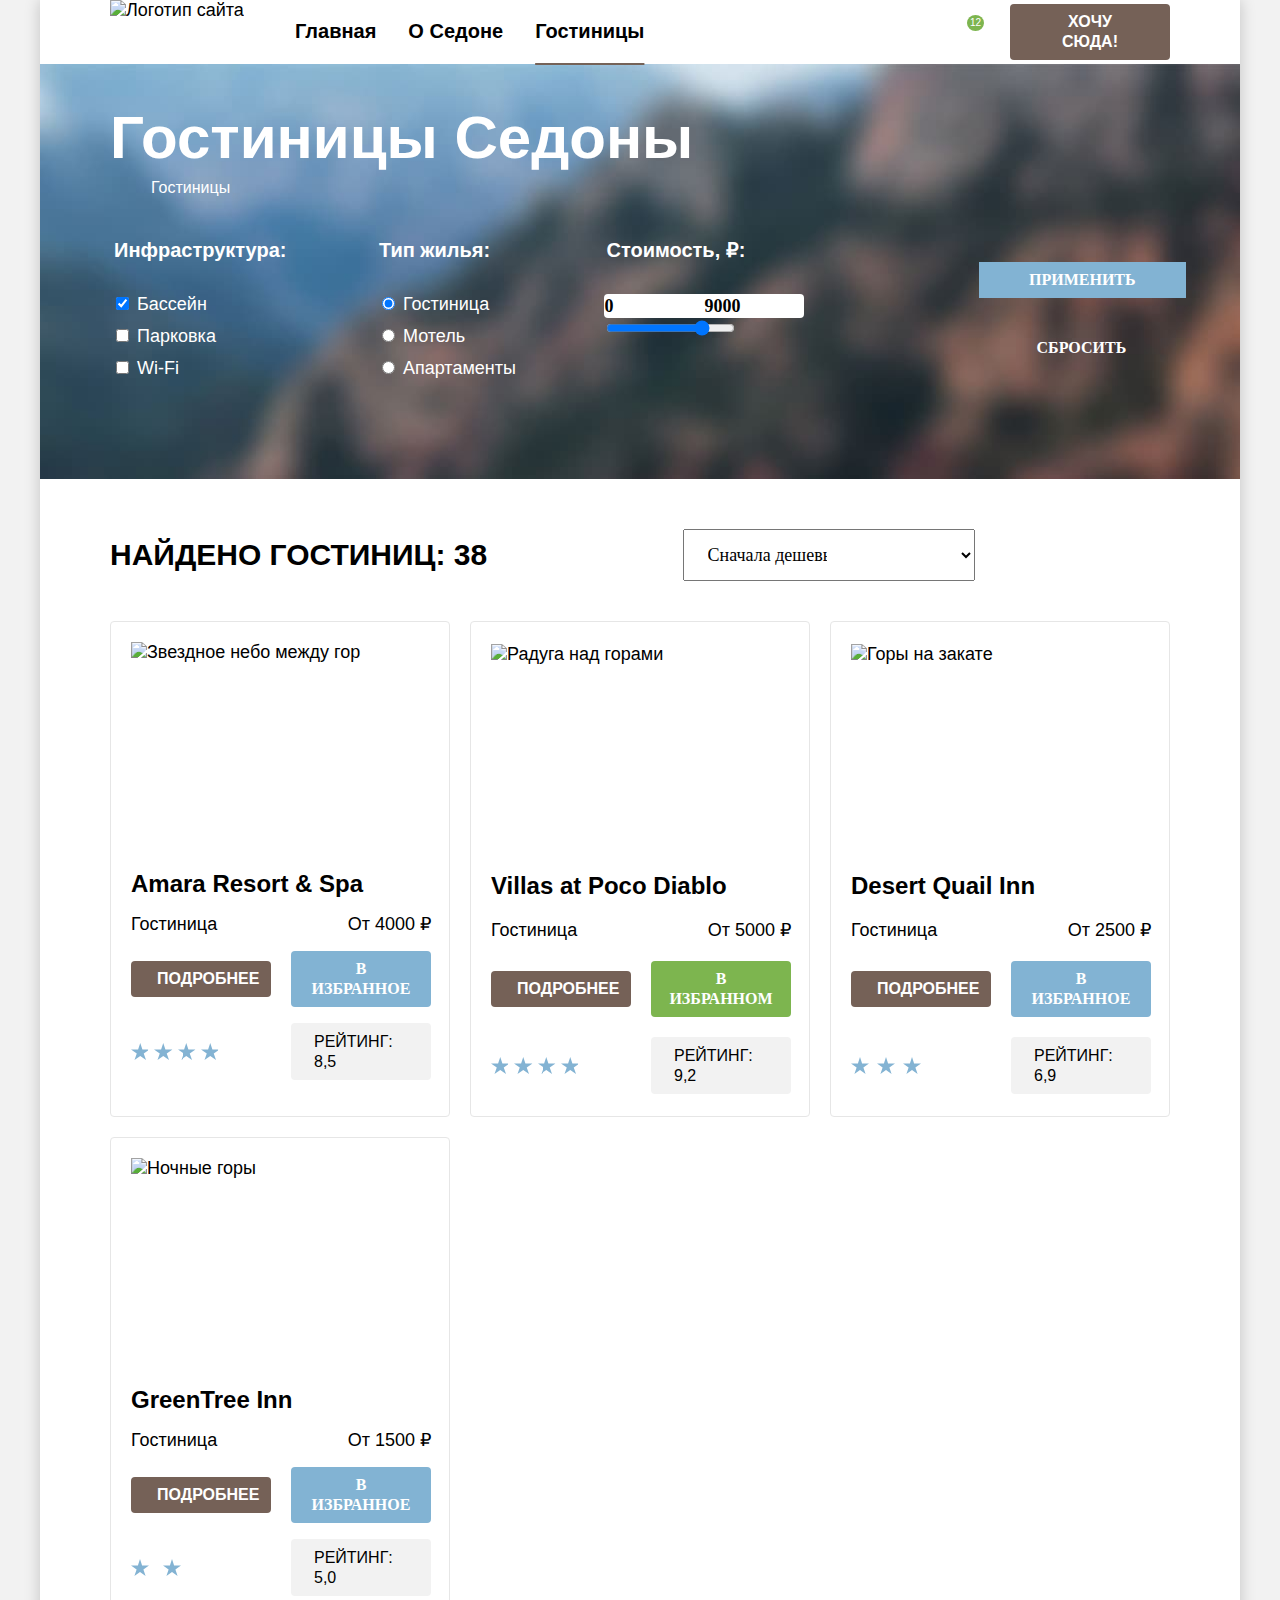
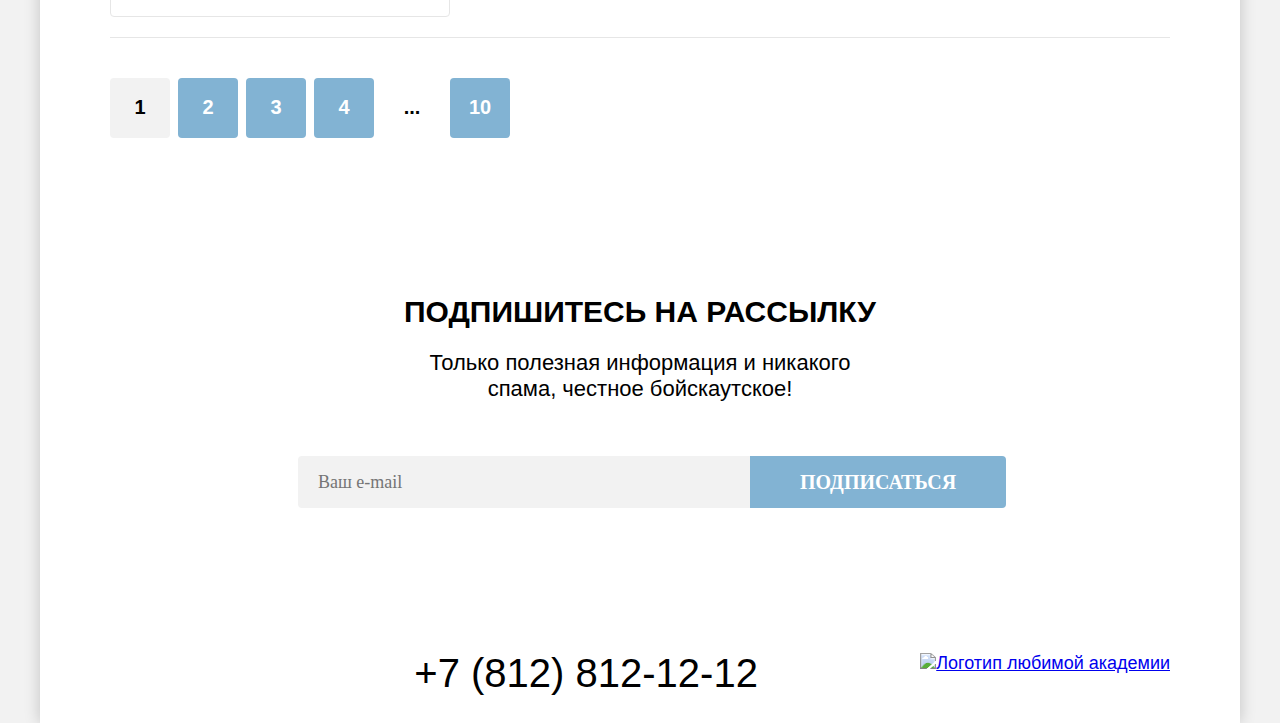
==== commit 73e9297e: "Добавляет изменения в проект" ====
--- a/catalog.html
+++ b/catalog.html
@@ -231,12 +231,11 @@
               <p class="price">От 4000 ₽</p>
               <a href="#" class="more">Подробнее</a>
               <button class="favorite-button">В избранное</button>
-              <ul class="stars-list">
-                <li class="stars-item"></li>
-                <li class="stars-item"></li>
-                <li class="stars-item"></li>
-                <li class="stars-item"></li>
-              </ul>
+              <p class="stars-list stars-list--four">
+                <span class="visually-hidden"
+                  >Звездность гостиницы - 4 звезды</span
+                >
+              </p>
               <p class="rating">Рейтинг: <span class="grade">8,5</span></p>
             </li>
             <li class="card">
@@ -254,12 +253,11 @@
               <p class="price">От 5000 ₽</p>
               <a href="#" class="more">Подробнее</a>
               <button class="favorite-button active-button">В избранном</button>
-              <ul class="stars-list">
-                <li class="stars-item"></li>
-                <li class="stars-item"></li>
-                <li class="stars-item"></li>
-                <li class="stars-item"></li>
-              </ul>
+              <p class="stars-list stars-list--four">
+                <span class="visually-hidden"
+                  >Звездность гостиницы - 4 звезды</span
+                >
+              </p>
               <p class="rating">Рейтинг: <span class="grade">9,2</span></p>
             </li>
             <li class="card">
@@ -280,11 +278,11 @@
               <a href="#" class="more">Подробнее</a>
               <button class="favorite-button">В избранное</button>
 
-              <ul class="stars-list">
-                <li class="stars-item"></li>
-                <li class="stars-item"></li>
-                <li class="stars-item"></li>
-              </ul>
+              <p class="stars-list stars-list--three">
+                <span class="visually-hidden"
+                  >Звездность гостиницы - 3 звезды</span
+                >
+              </p>
               <p class="rating">Рейтинг: <span class="grade">6,9</span></p>
             </li>
             <li class="card">
@@ -305,10 +303,11 @@
               <a href="#" class="more">Подробнее</a>
               <button class="favorite-button">В избранное</button>
 
-              <ul class="stars-list">
-                <li class="stars-item"></li>
-                <li class="stars-item"></li>
-              </ul>
+              <p class="stars-list stars-list--two">
+                <span class="visually-hidden"
+                  >Звездность гостиницы - 2 звезды</span
+                >
+              </p>
               <p class="rating">Рейтинг: <span class="grade">5,0</span></p>
             </li>
           </ul>
--- a/styles/style.css
+++ b/styles/style.css
@@ -313,12 +313,35 @@
   margin: 0;
   display: flex;
   text-align: center;
+  flex-wrap: wrap;
 }
 
 .services-item {
   padding: 80px 85px;
   box-sizing: border-box;
-}
+  width: 400px;
+}
+
+.services-item::before {
+  content: "";
+  display: block;
+  width: 75px;
+  height: 72px;
+  margin: 0 auto;
+  background-repeat: no-repeat;
+  background-size: contain;
+}
+
+.home::before {
+  background-image: url("../images/icons/servise-home-icon.svg");
+}
+.food::before {
+  background-image: url("../images/icons/food-icon.svg");
+}
+.gift::before {
+  background-image: url("../images/icons/gift-icon.svg");
+}
+
 .services-item:nth-child(odd) {
   background-color: rgba(131, 179, 211, 0.12);
 }
@@ -338,7 +361,7 @@
   line-height: 21px;
   width: 230px;
   padding: 0;
-  margin: 0;
+  margin: 0 auto;
   box-sizing: border-box;
 }
 .services-icon {
@@ -347,21 +370,7 @@
   height: 72px;
   margin: 0 auto;
 }
-.services-icon.home {
-  background-image: url("../images/icons/servise-home-icon.svg");
-  background-repeat: no-repeat;
-  background-size: contain;
-}
-.services-icon.food {
-  background-image: url("../images/icons/food-icon.svg");
-  background-repeat: no-repeat;
-  background-size: contain;
-}
-.services-icon.gift {
-  background-image: url("../images/icons/gift-icon.svg");
-  background-repeat: no-repeat;
-  background-size: contain;
-}
+
 .search {
   padding: 96px 304px;
 }
@@ -753,7 +762,7 @@
 
   display: grid;
   flex-direction: column;
-  grid-template-columns: 1fr 1fr;
+  grid-template-columns: 140px 140px;
   column-gap: 20px;
   row-gap: 16px;
   grid-template-areas:
@@ -847,23 +856,32 @@
   grid-area: rating;
 }
 .stars-list {
-  display: flex;
-  padding: 0;
-  margin: 0;
-  list-style: none;
-  width: 140px;
-  box-sizing: border-box;
-  padding-right: 50px;
+  padding: 0;
+  margin: 0;
+
   grid-area: stars;
-}
-.stars-item {
+  background: url("../images/icons/star.svg") space 0 0;
+  height: 17px;
+}
+
+.stars-list--one {
   width: 18px;
-  height: 17px;
-  margin-right: 6px;
-  background-image: url("../images/icons/star.svg");
-  background-repeat: no-repeat;
-  background-position: center;
-  background-size: contain;
+}
+
+.stars-list--two {
+  width: 50px;
+}
+
+.stars-list--three {
+  width: 70px;
+}
+
+.stars-list--four {
+  width: 88px;
+}
+
+.stars-list--five {
+  width: 80px;
 }
 
 .pagination {
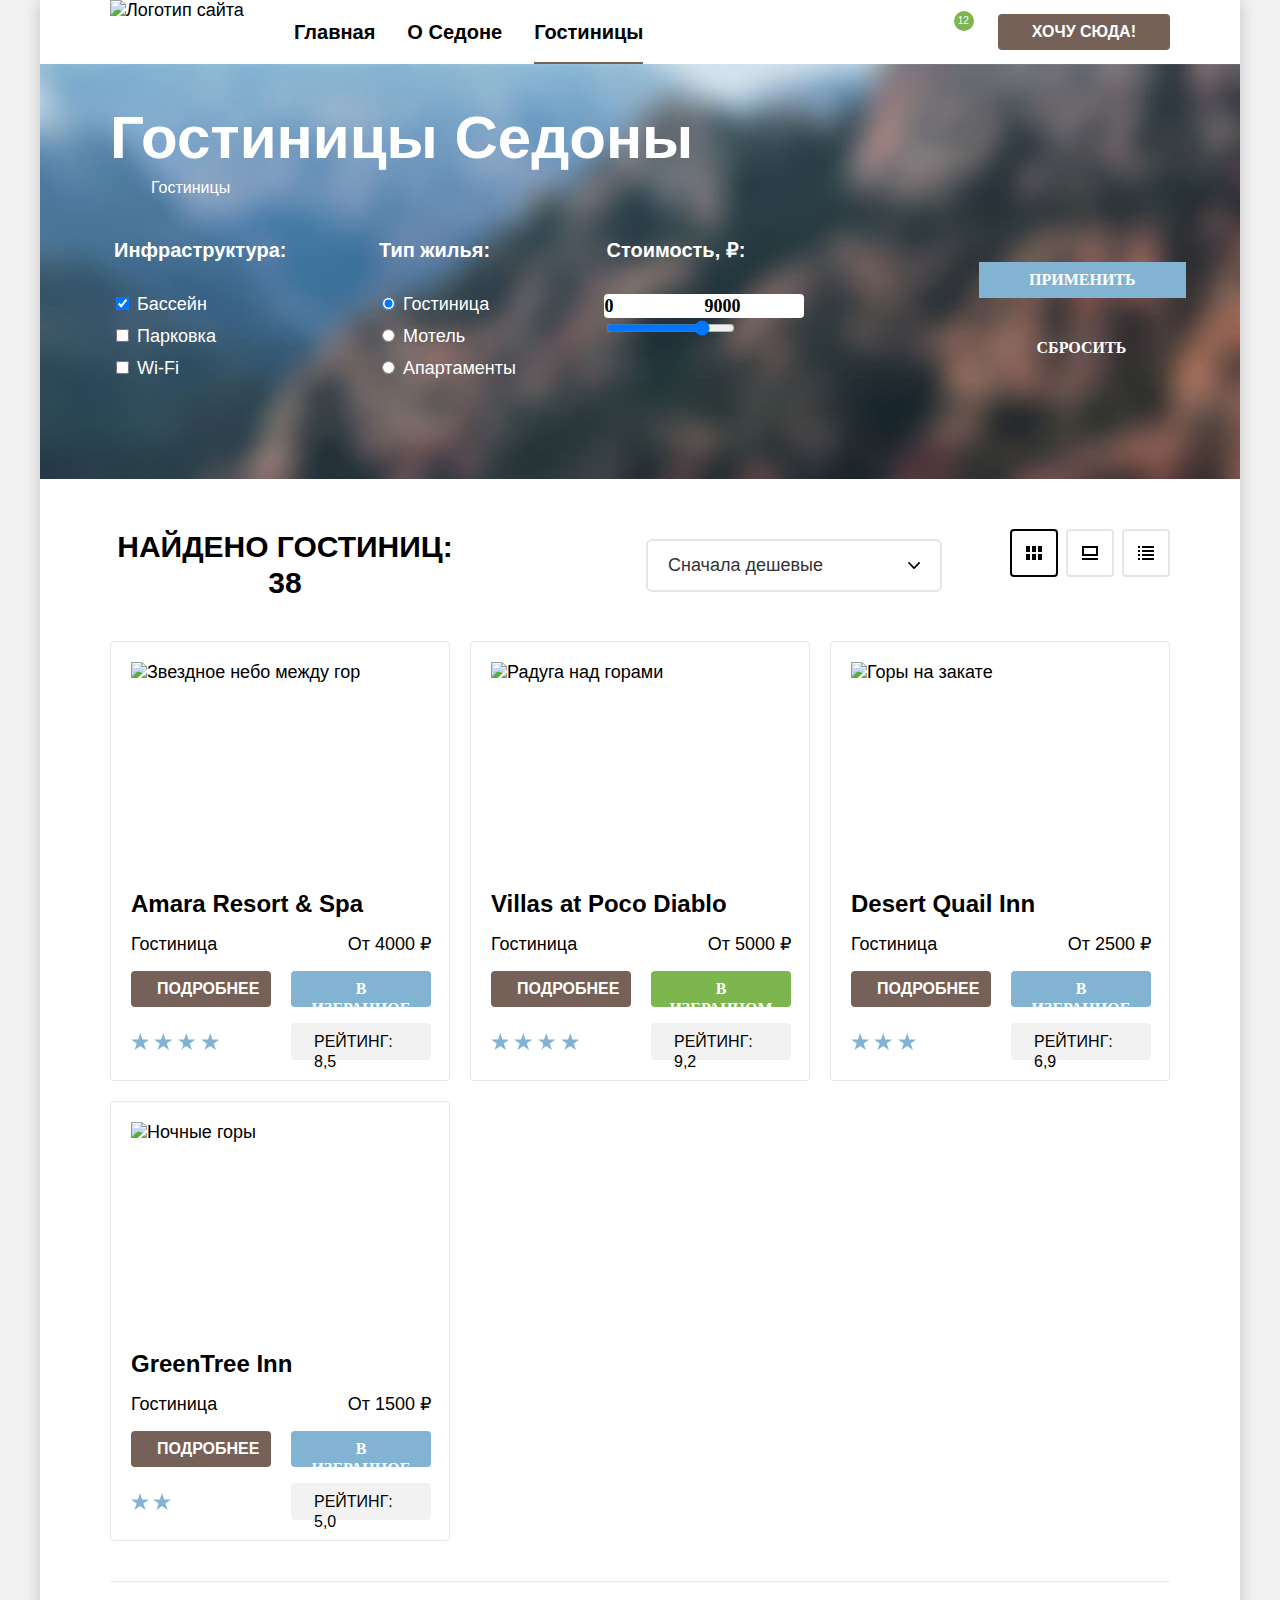
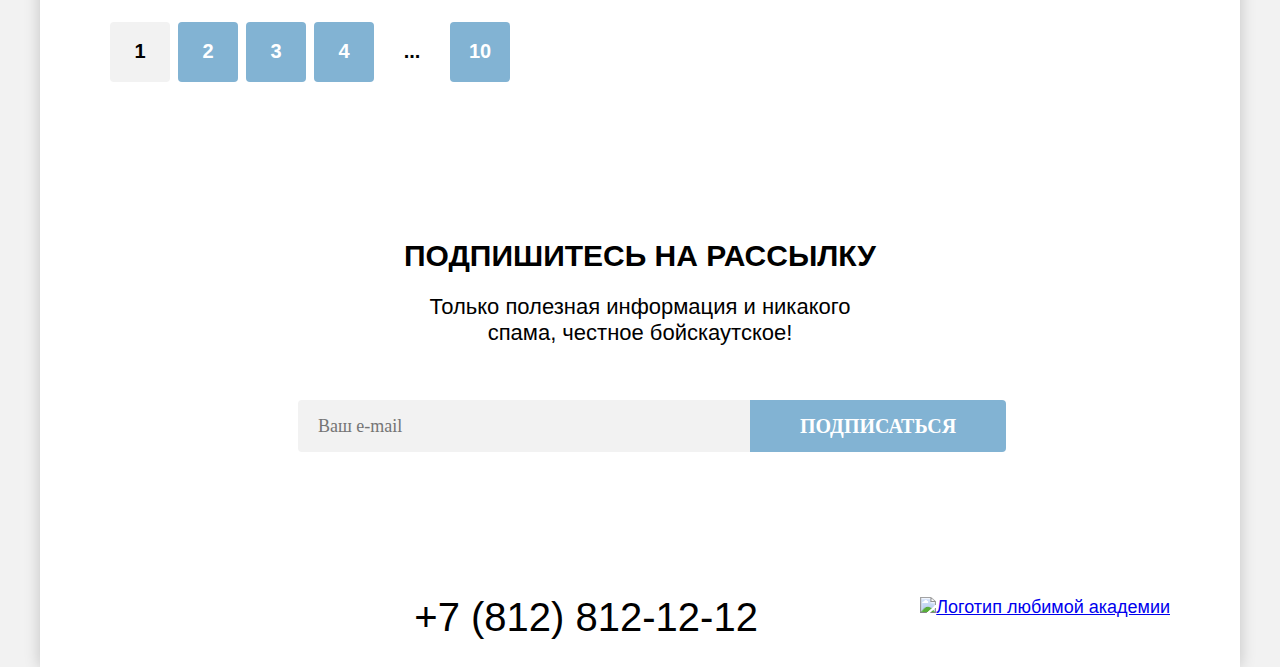
==== commit 7289120a: "Добавляет карточки на гридах, декоративные эжлементы и псевдоэлементы" ====
--- a/catalog.html
+++ b/catalog.html
@@ -5,20 +5,21 @@
     <meta http-equiv="X-UA-Compatible" content="IE=edge" />
     <meta name="viewport" content="width=device-width, initial-scale=1.0" />
     <title>Седона</title>
+    <link rel="icon" href="favicon.ico" />
     <link rel="stylesheet" href="styles/style.css" />
   </head>
   <body>
     <div class="page-container">
       <header class="main-header">
-        <a class="header-logo">
-          <img
-            src="images/main-logo.svg"
-            alt="Логотип сайта"
-            width="140"
-            height="70"
-          />
-        </a>
         <nav class="main-navigation">
+          <a class="header-logo">
+            <img
+              src="images/main-logo.svg"
+              alt="Логотип сайта"
+              width="140"
+              height="70"
+            />
+          </a>
           <ul class="navigation-list">
             <li class="navigation-item">
               <a href="index.html" class="navigation-link">Главная</a>
@@ -33,7 +34,7 @@
             </li>
           </ul>
           <ul class="additional-list">
-            <li class="additional-item search-header">
+            <li class="additional-item">
               <a href="#" class="additional-link search-header">
                 <span class="visually-hidden">Поиск</span>
               </a>
@@ -193,24 +194,37 @@
         <section class="catalog">
           <div class="sorting">
             <h2 class="title-of-sorting">Найдено гостиниц: 38</h2>
-            <select name="drop-down" id="selectvalue" class="drop-down">
-              <option value="#" class="drop-down-item">Сначала дешевые</option>
-            </select>
+            <div class="drop-down-wrapper">
+              <select name="drop-down" id="selectvalue" class="drop-down">
+                <option value="cheap" class="drop-down-item">
+                  Сначала дешевые
+                </option>
+                <option value="expensive" class="drop-down-item">
+                  Сначала дорогие
+                </option>
+                <option value="popular" class="drop-down-item">
+                  Сначала популярные
+                </option>
+              </select>
+            </div>
+
             <ul class="distribution-list">
               <li class="distribution-item">
-                <a href="#" class="distribution-link-table">
+                <button
+                  class="distribution-button table-button distribution-button-active"
+                >
                   <span class="visually-hidden">Таблица</span>
-                </a>
+                </button>
               </li>
               <li class="distribution-item">
-                <a href="#" class="distribution-link-big">
-                  <span class="visually-hidden">Большая карточка</span>
-                </a>
+                <button class="distribution-button slide-button">
+                  <span class="visually-hidden">Слайд-шоу</span>
+                </button>
               </li>
               <li class="distribution-item">
-                <a href="#" class="distribution-link-list">
+                <button class="distribution-button list-button">
                   <span class="visually-hidden">Список</span>
-                </a>
+                </button>
               </li>
             </ul>
           </div>
@@ -227,16 +241,18 @@
                 <h2 class="title-of-card">Amara Resort & Spa</h2>
                 <a></a>
               </a>
-              <p class="hotel-text">Гостиница</p>
-              <p class="price">От 4000 ₽</p>
-              <a href="#" class="more">Подробнее</a>
-              <button class="favorite-button">В избранное</button>
-              <p class="stars-list stars-list--four">
-                <span class="visually-hidden"
-                  >Звездность гостиницы - 4 звезды</span
-                >
-              </p>
-              <p class="rating">Рейтинг: <span class="grade">8,5</span></p>
+              <div class="about-card">
+                <p class="hotel-text">Гостиница</p>
+                <p class="price">От 4000 ₽</p>
+                <a href="#" class="more">Подробнее</a>
+                <button class="favorite-button">В избранное</button>
+                <p class="stars-list stars-list--four">
+                  <span class="visually-hidden"
+                    >Звездность гостиницы - 4 звезды</span
+                  >
+                </p>
+                <p class="rating">Рейтинг: <span class="grade">8,5</span></p>
+              </div>
             </li>
             <li class="card">
               <a href="#" class="card-link">
@@ -249,16 +265,20 @@
                   height="212"
                 />
               </a>
-              <p class="hotel-text">Гостиница</p>
-              <p class="price">От 5000 ₽</p>
-              <a href="#" class="more">Подробнее</a>
-              <button class="favorite-button active-button">В избранном</button>
-              <p class="stars-list stars-list--four">
-                <span class="visually-hidden"
-                  >Звездность гостиницы - 4 звезды</span
-                >
-              </p>
-              <p class="rating">Рейтинг: <span class="grade">9,2</span></p>
+              <div class="about-card">
+                <p class="hotel-text">Гостиница</p>
+                <p class="price">От 5000 ₽</p>
+                <a href="#" class="more">Подробнее</a>
+                <button class="favorite-button active-button">
+                  В избранном
+                </button>
+                <p class="stars-list stars-list--four">
+                  <span class="visually-hidden"
+                    >Звездность гостиницы - 4 звезды</span
+                  >
+                </p>
+                <p class="rating">Рейтинг: <span class="grade">9,2</span></p>
+              </div>
             </li>
             <li class="card">
               <a href="#" class="card-link">
@@ -271,19 +291,20 @@
                   height="212"
                 />
               </a>
-
-              <p class="hotel-text">Гостиница</p>
-              <p class="price">От 2500 ₽</p>
-
-              <a href="#" class="more">Подробнее</a>
-              <button class="favorite-button">В избранное</button>
-
-              <p class="stars-list stars-list--three">
-                <span class="visually-hidden"
-                  >Звездность гостиницы - 3 звезды</span
-                >
-              </p>
-              <p class="rating">Рейтинг: <span class="grade">6,9</span></p>
+              <div class="about-card">
+                <p class="hotel-text">Гостиница</p>
+                <p class="price">От 2500 ₽</p>
+
+                <a href="#" class="more">Подробнее</a>
+                <button class="favorite-button">В избранное</button>
+
+                <p class="stars-list stars-list--three">
+                  <span class="visually-hidden"
+                    >Звездность гостиницы - 3 звезды</span
+                  >
+                </p>
+                <p class="rating">Рейтинг: <span class="grade">6,9</span></p>
+              </div>
             </li>
             <li class="card">
               <a href="#" class="card-link">
@@ -296,19 +317,20 @@
                   height="212"
                 />
               </a>
-
-              <p class="hotel-text">Гостиница</p>
-              <p class="price">От 1500 ₽</p>
-
-              <a href="#" class="more">Подробнее</a>
-              <button class="favorite-button">В избранное</button>
-
-              <p class="stars-list stars-list--two">
-                <span class="visually-hidden"
-                  >Звездность гостиницы - 2 звезды</span
-                >
-              </p>
-              <p class="rating">Рейтинг: <span class="grade">5,0</span></p>
+              <div class="about-card">
+                <p class="hotel-text">Гостиница</p>
+                <p class="price">От 1500 ₽</p>
+
+                <a href="#" class="more">Подробнее</a>
+                <button class="favorite-button">В избранное</button>
+
+                <p class="stars-list stars-list--two">
+                  <span class="visually-hidden"
+                    >Звездность гостиницы - 2 звезды</span
+                  >
+                </p>
+                <p class="rating">Рейтинг: <span class="grade">5,0</span></p>
+              </div>
             </li>
           </ul>
 
--- a/styles/style.css
+++ b/styles/style.css
@@ -51,19 +51,12 @@
   box-shadow: 0 0 15px rgba(0, 0, 0, 0.2);
 }
 
-.main-header {
-  display: flex;
-  width: 1200px;
+.main-navigation {
   position: relative;
-  padding-left: 239px;
-  box-sizing: border-box;
-}
-
-.main-navigation {
-  display: flex;
-  width: 100%;
+  display: flex;
   justify-content: space-between;
-  padding-right: 70px;
+  align-items: flex-start;
+  padding: 0 70px;
 }
 
 .header-logo {
@@ -73,15 +66,17 @@
 }
 
 .navigation-list {
+  display: flex;
+  flex-wrap: wrap;
+  margin: 0;
+  padding: 0;
   list-style: none;
-  margin: 0;
-  padding: 0;
-  display: flex;
-  width: 500px;
-  flex-wrap: wrap;
+  width: 455px;
+  margin-left: 168px;
 }
 
 .navigation-link {
+  position: relative;
   display: block;
   font-size: 20px;
   line-height: 24px;
@@ -89,56 +84,70 @@
   color: #000000;
   font-weight: bold;
   text-align: center;
-  padding: 19px 16px 21px;
-}
-
-.active {
-  text-decoration: underline;
-  text-decoration-color: #756257;
-  text-decoration-thickness: 2px;
-  text-underline-offset: 20px;
-  text-underline-position: under;
+  padding: 20px 16px;
+}
+
+.active::after {
+  content: "";
+  position: absolute;
+  bottom: 0;
+  left: 16px;
+  right: 16px;
+  height: 2px;
+  background-color: #756257;
 }
 
 .additional-list {
+  display: flex;
+  flex-wrap: wrap;
+  justify-content: end;
+  min-width: 270px;
+  margin: 0;
+  padding: 0;
   list-style: none;
-  margin: 0;
-  padding: 0;
-  display: flex;
-  width: 268px;
-  justify-content: flex-end;
-  align-items: center;
 }
 .additional-link {
-  width: 20px;
-  height: 20px;
-  padding: 22px 12px;
+  display: block;
+  text-decoration: none;
+}
+.additional-item:last-child {
+  margin-left: 20px;
+  padding: 14px 0;
 }
 .additional-link.favorite {
-  display: block;
-  background-image: url("../images/icons/favorite.svg");
+  position: relative;
+  box-sizing: border-box;
+  width: 44px;
+  height: 64px;
+  background-image: url(../images/icons/favorite.svg);
   background-repeat: no-repeat;
   background-position: center;
-  position: relative;
+  background-size: 20px 20px;
 }
 
 .number-of-favorites {
+  position: absolute;
+  top: 11px;
+  left: 20px;
+  display: block;
+  padding: 5px;
+  padding-left: 4px;
   font-size: 10px;
   line-height: 10px;
+  text-align: center;
+  color: #ffffff;
   background-color: #7db54f;
-  border-radius: 50%;
-  padding: 3px 3px 3px 3px;
-  position: absolute;
-  right: 6px;
-  bottom: 33px;
-  color: white;
+  border-radius: 10px;
 }
 
 .search-header {
-  display: block;
-  background-image: url("../images/icons/search.svg");
+  box-sizing: border-box;
+  width: 44px;
+  height: 64px;
+  background-image: url(../images/icons/search.svg);
   background-repeat: no-repeat;
   background-position: center;
+  background-size: 20px 20px;
 }
 
 .want-button {
@@ -153,7 +162,6 @@
   text-transform: uppercase;
   padding: 8px 34px;
   border-radius: 4px;
-  margin-left: 20px;
 }
 
 .hero {
@@ -177,7 +185,15 @@
 .advantages {
   padding: 69px 0 0;
 }
-
+.contain-of-advantages::after {
+  content: "";
+  position: absolute;
+  height: 2px;
+  left: 170px;
+  right: 170px;
+  top: 197px;
+  background-color: rgba(0, 0, 0, 0.3);
+}
 .title-of-advantages {
   font-size: 30px;
   line-height: 36px;
@@ -229,13 +245,17 @@
 }
 
 .contain-of-advantages {
+  position: relative;
   width: 400px;
   /* min-height: 385px; */
   text-align: center;
   background-color: #82b3d3;
   padding: 103px 85px;
 }
-
+.advantages-item--blue .contain-of-advantages::after {
+  top: 188px;
+  background-color: rgba(255, 255, 255, 0.3);
+}
 .advantages-image {
   height: 100%;
   object-fit: cover;
@@ -262,22 +282,6 @@
 .advantages-caption.black-text {
   padding-bottom: 30px;
   margin-bottom: 30px;
-}
-
-.white-underline {
-  text-decoration: underline;
-  text-decoration-color: rgba(255, 255, 255, 0.3);
-  text-decoration-thickness: 2px;
-  text-underline-offset: 30px;
-  text-underline-position: under;
-}
-
-.black-underline {
-  text-decoration: underline;
-  text-decoration-color: rgba(0, 0, 0, 0.3);
-  text-decoration-thickness: 2px;
-  text-underline-offset: 30px;
-  text-underline-position: under;
 }
 
 .advantages-description {
@@ -703,43 +707,73 @@
 
 .sorting {
   display: flex;
-  justify-content: space-between;
+  text-align: center;
   margin-bottom: 40px;
-  align-items: center;
-}
-
-.distribution-list {
-  display: flex;
-  padding: 0;
-  list-style: none;
-}
-
-.distribution-link-table {
-  flex-grow: 1;
-  background-image: url("../images/");
-}
-
-.distribution-link-big {
-  flex-grow: 1;
-}
-
-.distribution-link-list {
-  flex-grow: 1;
-}
-
+}
 .title-of-sorting {
+  max-width: 350px;
+  margin: 0;
   font-size: 30px;
   line-height: 36px;
-  text-transform: uppercase;
-  margin: 0;
-}
-
+  font-weight: 700;
+  text-transform: uppercase;
+}
+.drop-down-wrapper {
+  display: flex;
+  align-items: center;
+  width: 292px;
+  margin-left: auto;
+  margin-right: 70px;
+}
 .drop-down {
-  font-family: "PT Sans";
-  width: 292px;
+  font-family: inherit;
+  width: 100%;
+  padding: 14px 20px;
+  padding-right: 48px;
   font-size: 18px;
   line-height: 21px;
-  padding: 14px 131px 14px 20px;
+  color: #333333;
+  background-color: #ffffff;
+  border: none;
+  outline: 2px solid #e5e5e5;
+  border-radius: 4px;
+  background-image: url(../images/icons/expand.svg);
+  background-repeat: no-repeat;
+  background-position: right 20px center;
+  appearance: none;
+}
+
+.distribution-list {
+  display: flex;
+  gap: 8px;
+  width: 160px;
+  margin: 0;
+  padding: 0;
+  list-style: none;
+}
+.distribution-button {
+  position: relative;
+  width: 48px;
+  height: 48px;
+  padding: 0;
+  border: 2px solid #e5e5e5;
+  border-radius: 4px;
+  background-color: #ffffff;
+  background-repeat: no-repeat;
+  background-position: center;
+  cursor: pointer;
+}
+.distribution-button-active {
+  border: 2px solid #000000;
+}
+.table-button {
+  background-image: url(../images/icons/table.svg);
+}
+.slide-button {
+  background-image: url(../images/icons/slide-show.svg);
+}
+.list-button {
+  background-image: url(../images/icons/list.svg);
 }
 
 .cards-of-catalog {
@@ -748,33 +782,19 @@
   display: flex;
   flex-wrap: wrap;
   padding-left: 0;
+  gap: 20px;
   border-bottom: 1px solid #e6e6e6;
+  padding-bottom: 40px;
 }
 
 .card {
   border: 1px solid #e6e6e6;
   border-radius: 4px;
-  margin-right: 20px;
-  margin-bottom: 20px;
   padding: 20px;
   width: 340px;
   box-sizing: border-box;
-
-  display: grid;
-  flex-direction: column;
-  grid-template-columns: 140px 140px;
-  column-gap: 20px;
-  row-gap: 16px;
-  grid-template-areas:
-    "card-link card-link"
-    "hotel-text price"
-    "more favorite"
-    "stars rating";
-  align-items: center;
-}
-
-.card:nth-child(3) {
-  margin-right: 0;
+  /*display: flex;
+  flex-direction: column;*/
 }
 
 .card-link {
@@ -782,14 +802,20 @@
   color: black;
   display: flex;
   flex-direction: column;
-  grid-area: card-link;
+}
+.about-card {
+  display: grid;
+  width: 300px;
+  grid-template-columns: 140px 140px;
+  grid-template-rows: 21px 36px 37px;
+  column-gap: 20px;
+  row-gap: 16px;
+  box-sizing: border-box;
 }
 .hotel-text {
-  grid-area: hotel-text;
   margin: 0;
 }
 .price {
-  grid-area: price;
   margin: 0;
   justify-self: end;
 }
@@ -803,6 +829,7 @@
   line-height: 28px;
   order: 1;
   margin: 0;
+  margin-bottom: 16px;
 }
 
 .more {
@@ -815,7 +842,6 @@
   border-radius: 4px;
   padding: 8px 26px;
   color: white;
-  grid-area: more;
 }
 
 .favorite-button {
@@ -831,18 +857,11 @@
   border-radius: 4px;
   text-decoration: none;
   box-sizing: border-box;
-  grid-area: favorite;
 }
 
 .favorite-button.active-button {
   background-color: #7db54f;
   padding: 8px 18px;
-}
-
-.rating-wrapper {
-  display: flex;
-  justify-content: space-between;
-  align-items: center;
 }
 
 .rating {
@@ -853,13 +872,11 @@
   text-transform: uppercase;
   margin: 0;
   border-radius: 4px;
-  grid-area: rating;
 }
 .stars-list {
   padding: 0;
   margin: 0;
-
-  grid-area: stars;
+  align-self: center;
   background: url("../images/icons/star.svg") space 0 0;
   height: 17px;
 }
@@ -869,11 +886,11 @@
 }
 
 .stars-list--two {
-  width: 50px;
+  width: 40px;
 }
 
 .stars-list--three {
-  width: 70px;
+  width: 65px;
 }
 
 .stars-list--four {
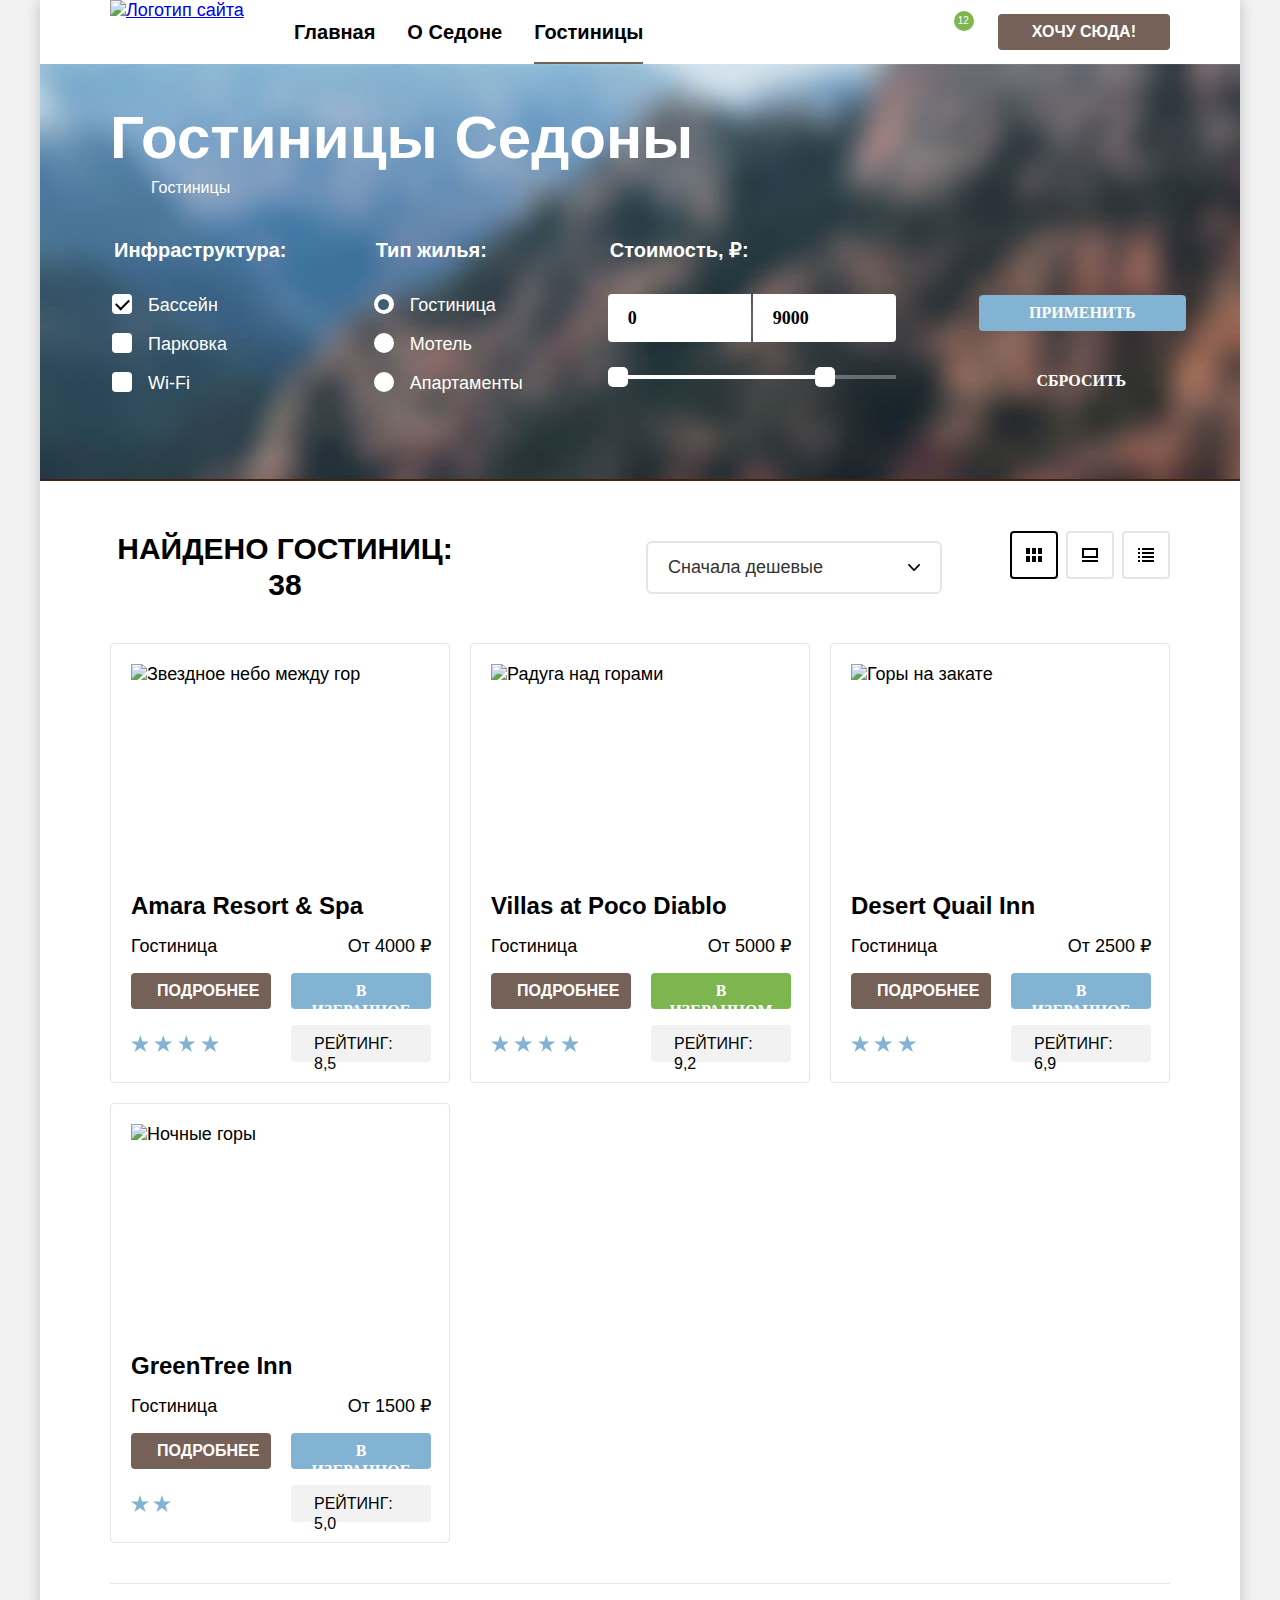
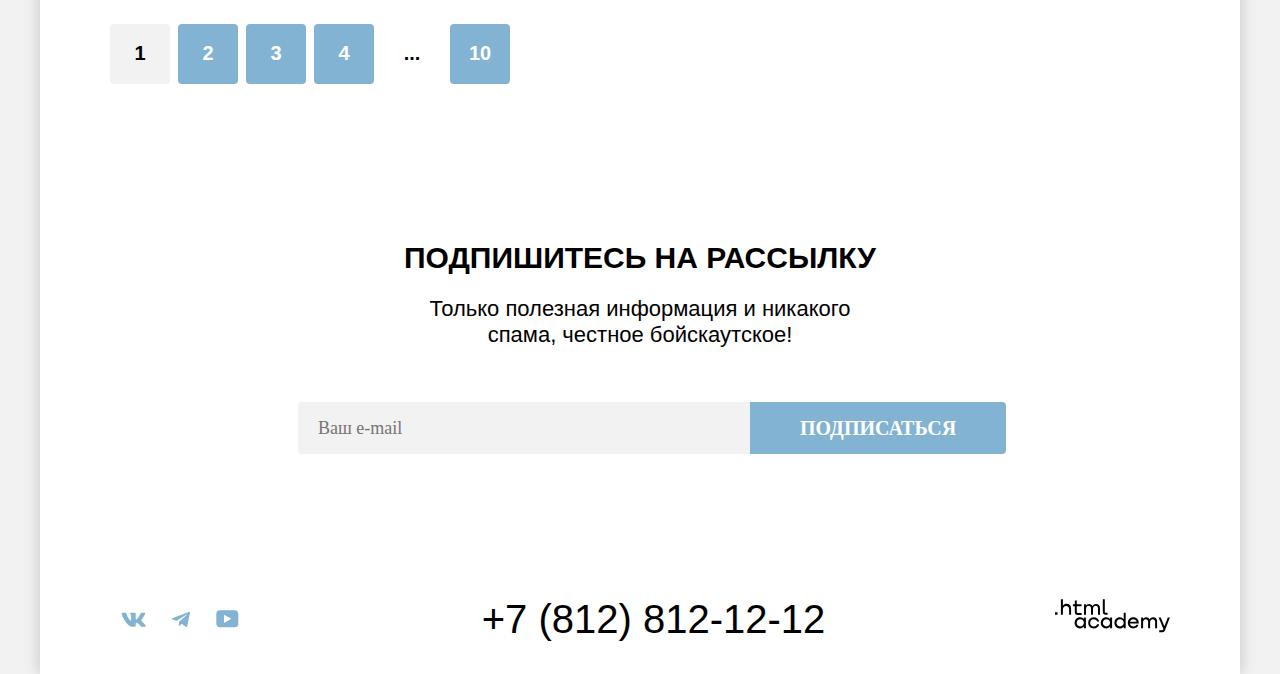
==== commit 647652d1: "Небольшие корректировки" ====
--- a/catalog.html
+++ b/catalog.html
@@ -8,11 +8,12 @@
     <link rel="icon" href="favicon.ico" />
     <link rel="stylesheet" href="styles/style.css" />
   </head>
+
   <body>
     <div class="page-container">
       <header class="main-header">
         <nav class="main-navigation">
-          <a class="header-logo">
+          <a href="index.html" class="header-logo">
             <img
               src="images/main-logo.svg"
               alt="Логотип сайта"
@@ -61,7 +62,7 @@
               >
             </li>
             <li class="breadcrumbs-item">
-              <a class="breadcrumbs-link arrow-icon">
+              <a href="catalog.html" class="breadcrumbs-link arrow-icon">
                 <span class="visually-hidden">Стрелка</span>
                 <span class="breadcrumbs-catalog">Гостиницы</span></a
               >
@@ -76,31 +77,32 @@
               <legend class="facilities-title">Инфраструктура:</legend>
               <ul class="facilities-list">
                 <li class="facilities-item">
-                  <label class="control">
-                    <input
-                      type="checkbox"
-                      class="control-input"
-                      name="pool"
-                      checked
-                    />
-                    Бассейн
-                  </label>
+                  <input
+                    type="checkbox"
+                    class="visually-hidden checkbox-input"
+                    id="pool"
+                    name="pool"
+                    checked
+                  />
+                  <label class="checkbox-label" for="pool">Бассейн</label>
                 </li>
                 <li class="facilities-item">
-                  <label class="control">
-                    <input
-                      type="checkbox"
-                      class="control-input"
-                      name="parking"
-                    />
-                    Парковка
-                  </label>
+                  <input
+                    type="checkbox"
+                    class="visually-hidden checkbox-input"
+                    id="parking"
+                    name="parking"
+                  />
+                  <label class="checkbox-label" for="parking">Парковка</label>
                 </li>
                 <li class="facilities-item">
-                  <label class="control">
-                    <input type="checkbox" class="control-input" name="Wi-Fi" />
-                    Wi-Fi
-                  </label>
+                  <input
+                    type="checkbox"
+                    class="visually-hidden checkbox-input"
+                    id="wifi"
+                    name="Wi-Fi"
+                  />
+                  <label class="checkbox-label" for="wifi">Wi-Fi</label>
                 </li>
               </ul>
             </fieldset>
@@ -109,38 +111,38 @@
               <legend class="type-house-title">Тип жилья:</legend>
               <ul class="type-house-list">
                 <li class="type-house-item">
-                  <label class="control">
-                    <input
-                      type="radio"
-                      class="control-input"
-                      name="housing-type"
-                      value="hotel"
-                      checked
-                    />
-                    Гостиница
-                  </label>
+                  <input
+                    type="radio"
+                    class="visually-hidden control-input"
+                    name="housing-type"
+                    value="hotel"
+                    checked
+                    id="hotel"
+                  />
+
+                  <label class="control" for="hotel">Гостиница</label>
                 </li>
                 <li class="type-house-item">
-                  <label class="control">
-                    <input
-                      type="radio"
-                      class="control-input"
-                      name="housing-type"
-                      value="motel"
-                    />
-                    Мотель
-                  </label>
+                  <input
+                    type="radio"
+                    class="visually-hidden control-input"
+                    name="housing-type"
+                    value="motel"
+                    id="motel"
+                  />
+
+                  <label class="control" for="motel"> Мотель</label>
                 </li>
                 <li class="type-house-item">
-                  <label class="control">
-                    <input
-                      type="radio"
-                      class="control-input"
-                      name="housing-type"
-                      value="apartments"
-                    />
-                    Апартаменты
-                  </label>
+                  <input
+                    type="radio"
+                    class="visually-hidden control-input"
+                    name="housing-type"
+                    value="apartments"
+                    id="apartments"
+                  />
+
+                  <label class="control" for="apartments">Апартаменты</label>
                 </li>
               </ul>
             </fieldset>
@@ -173,17 +175,21 @@
                 />
               </div>
 
-              <label class="visually-hidden" for="value-range"
-                >Ползунок диапазона стоимости</label
-              >
-              <input
-                class="value-filter-range"
-                type="range"
-                min="0"
-                max="9000"
-                value="7000"
-                id="value-range"
-              />
+              <div class="range-container">
+                <div class="range-scale">
+                  <div class="range"></div>
+                  <button class="range-handle range-handle-min">
+                    <span class="visually-hidden"
+                      >Установить минимальную цену</span
+                    >
+                  </button>
+                  <button class="range-handle range-handle-max">
+                    <span class="visually-hidden"
+                      >Установить максмальную цену</span
+                    >
+                  </button>
+                </div>
+              </div>
             </fieldset>
             <div class="button-wrapper">
               <button class="apply-button" type="submit">Применить</button>
@@ -391,29 +397,85 @@
         <section class="footer-contain">
           <ul class="social-list">
             <li class="social-item">
-              <a href="#" class="social-link vk">
+              <a
+                href="https://vk.com/htmlacademy"
+                class="social-link vk"
+                target="_blank"
+              >
                 <span class="visually-hidden">Вконтакте</span>
+                <svg
+                  class="social-svg"
+                  xmlns="http://www.w3.org/2000/svg"
+                  width="25"
+                  height="15"
+                  fill="none"
+                >
+                  <path
+                    fill-rule="evenodd"
+                    d="M24.12 1.8c.16-.54 0-.94-.8-.94H20.7c-.67 0-.98.34-1.15.73 0 0-1.33 3.2-3.22 5.27-.61.6-.9.8-1.23.8-.16 0-.41-.2-.41-.75v-5.1c0-.66-.19-.95-.74-.95H9.82c-.42 0-.67.3-.67.59 0 .62.95.76 1.04 2.51v3.8c0 .83-.15.98-.48.98-.9 0-3.06-3.2-4.34-6.88-.25-.72-.5-1-1.18-1H1.57c-.75 0-.9.34-.9.73 0 .68.89 4.07 4.14 8.55 2.17 3.06 5.23 4.72 8 4.72 1.68 0 1.88-.37 1.88-1v-2.32c0-.74.16-.88.7-.88.38 0 1.05.19 2.6 1.66 1.79 1.75 2.08 2.54 3.08 2.54h2.63c.75 0 1.12-.37.9-1.1-.23-.72-1.08-1.77-2.2-3.02-.62-.71-1.54-1.48-1.82-1.86-.39-.5-.28-.71 0-1.15 0 0 3.2-4.42 3.54-5.93Z"
+                    clip-rule="evenodd"
+                  />
+                </svg>
               </a>
             </li>
             <li class="social-item">
-              <a href="" class="social-link tg"
-                ><span class="visually-hidden">Телеграм</span></a
-              >
+              <a
+                href="tg://resolve?domain=htmlacademy"
+                class="social-link tg"
+                target="_blank"
+              >
+                <span class="visually-hidden">Телеграм</span>
+                <svg
+                  class="social-svg"
+                  xmlns="http://www.w3.org/2000/svg"
+                  width="18"
+                  height="16"
+                  fill="none"
+                >
+                  <path
+                    d="M16.79.96.84 7.1c-1.09.44-1.08 1.05-.2 1.32l4.1 1.28 9.47-5.98c.44-.27.85-.13.52.17l-7.68 6.93-.28 4.22c.41 0 .6-.2.83-.41l1.99-1.94 4.13 3.06c.77.42 1.31.2 1.5-.71l2.72-12.8c.28-1.1-.43-1.61-1.16-1.28Z"
+                  />
+                </svg>
+              </a>
             </li>
             <li class="social-item">
-              <a href="" class="social-link yt"
-                ><span class="visually-hidden">Ютуб</span></a
-              >
+              <a
+                href="https://www.youtube.com/user/htmlacademyru"
+                class="social-link yt"
+                target="_blank"
+              >
+                <span class="visually-hidden">Ютуб</span>
+                <svg
+                  class="social-svg"
+                  xmlns="http://www.w3.org/2000/svg"
+                  width="23"
+                  height="18"
+                  fill="none"
+                >
+                  <path
+                    d="M18.94.36H3.51C1.65.36.33 1.95.33 3.76v10.09c0 1.91 1.32 3.5 3.18 3.5h15.65c1.64 0 3.17-1.59 3.17-3.4V3.76c-.22-1.8-1.53-3.4-3.39-3.4ZM7.99 12.89V4.82l7.34 4.04-7.34 4.03Z"
+                  />
+                </svg>
+              </a>
             </li>
           </ul>
           <a class="footer-phone" href="tel:+78128121212">+7 (812) 812-12-12</a>
-          <a href="https://htmlacademy.ru" class="htmlacademy-logo">
-            <img
-              src="images/html-academy-logo.svg"
-              alt="Логотип любимой академии"
+          <a
+            href="https://htmlacademy.ru"
+            class="htmlacademy-logo"
+            target="_blank"
+          >
+            <svg
+              class="htmlacademy-svg"
+              xmlns="http://www.w3.org/2000/svg"
               width="115"
-              height="33"
-            />
+              height="34"
+              fill="none"
+            >
+              <path
+                d="M0 13.26v2.6h2.5v-2.6H0ZM11.6 4.86c-1.6 0-2.8.7-3.6 1.7h-.1V.36h-2v15.5h2v-5.3c0-2.1 1.3-3.6 3.3-3.6 1.8 0 2.9 1.4 2.9 3.2v5.7h2v-6.1c.1-3-1.8-4.9-4.5-4.9ZM26.6 5.16h-4.8v-3.7h-2v3.8h-1.9v2h1.9v6c0 1.7 1 2.7 2.7 2.7h4.1v-2h-3.7c-.7 0-1.1-.4-1.1-1.1v-5.7h4.8v-2ZM41.1 4.96c-1.6 0-2.9.8-3.5 2.1h-.1c-.6-1.2-1.8-2.1-3.4-2.1-1.4 0-2.5.8-3.1 1.8h-.1v-1.6H29v10.6h2v-5.4c0-2 1-3.5 2.6-3.5 1.5 0 2.4 1 2.4 2.6v6.3h2v-5.6c0-2.4 1.4-3.3 2.6-3.3 1.5 0 2.4 1 2.4 2.6v6.3h2v-6.5c.1-2.5-1.4-4.3-3.9-4.3ZM47.8 13.06c0 1.7 1 2.7 2.8 2.7h2v-2h-1.7c-.7 0-1.1-.4-1.1-1.1V.36h-2v12.7ZM28.9 20.06c-.9-1.1-2.2-1.8-3.9-1.8-3.1 0-5.4 2.3-5.4 5.6s2.3 5.6 5.4 5.6c1.8 0 3-.8 3.8-1.9h.1v1.6h2v-10.6h-2v1.5Zm-3.6 7.4c-2.2 0-3.6-1.6-3.6-3.6s1.4-3.6 3.6-3.6 3.6 1.6 3.6 3.6c0 1.9-1.4 3.6-3.6 3.6ZM44.2 22.36c-.5-2.4-2.6-4.1-5.4-4.1a5.4 5.4 0 0 0-5.6 5.6c0 3.1 2.2 5.6 5.6 5.6 2.8 0 4.9-1.8 5.4-4.2h-2.1a3.4 3.4 0 0 1-3.3 2.3c-2.2 0-3.6-1.6-3.6-3.6s1.4-3.6 3.6-3.6c1.6 0 2.8 1 3.3 2.2h2.1v-.2ZM55.1 20.06c-.9-1.1-2.2-1.8-3.9-1.8-3.1 0-5.4 2.3-5.4 5.6s2.3 5.6 5.4 5.6c1.8 0 3-.8 3.8-1.9h.1v1.6h2v-10.6h-2v1.5Zm-3.6 7.4c-2.2 0-3.6-1.6-3.6-3.6s1.4-3.6 3.6-3.6 3.6 1.6 3.6 3.6c0 1.9-1.5 3.6-3.6 3.6ZM68.7 20.16c-.9-1.1-2.2-1.9-3.9-1.9-3.1 0-5.4 2.3-5.4 5.6s2.2 5.6 5.4 5.6c1.7 0 3-.8 3.8-1.8h.1v1.5h2v-15.4h-2v6.4Zm-3.6 7.3c-2.2 0-3.6-1.6-3.6-3.6s1.4-3.6 3.6-3.6 3.6 1.6 3.6 3.6c-.1 2-1.5 3.6-3.6 3.6ZM78.3 18.26c-3.3 0-5.5 2.5-5.5 5.6 0 3 2.1 5.6 5.5 5.6 2.5 0 4.5-1.3 5.2-3.6h-2.1c-.5 1-1.6 1.6-3 1.6-1.9 0-3.3-1.3-3.4-2.9h8.8c.2-3.6-2-6.3-5.5-6.3Zm0 1.9c1.7 0 3 1 3.3 2.6h-6.5c.3-1.5 1.5-2.6 3.2-2.6ZM98.2 18.26c-1.6 0-2.9.8-3.6 2h-.1c-.6-1.2-1.8-2-3.4-2-1.4 0-2.5.7-3.1 1.8v-1.5h-1.9v10.6h2v-5.4c0-2 1-3.4 2.6-3.5 1.5 0 2.4 1 2.4 2.6v6.3h2v-5.6c0-2.4 1.4-3.3 2.6-3.3 1.5 0 2.4 1 2.4 2.6v6.3h2v-6.5c.1-2.6-1.4-4.4-3.9-4.4ZM109.4 27.36l-3.6-8.9h-2.2l4.8 11.6c-.3.9-.7 1.2-1.7 1.2h-2.5v2h2.5c1.8 0 2.8-.8 3.5-2.6l4.7-12.2h-2.1l-3.4 8.9Z"
+              />
+            </svg>
           </a>
         </section>
       </footer>
--- a/styles/style.css
+++ b/styles/style.css
@@ -106,14 +106,17 @@
   padding: 0;
   list-style: none;
 }
+
 .additional-link {
   display: block;
   text-decoration: none;
 }
+
 .additional-item:last-child {
   margin-left: 20px;
   padding: 14px 0;
 }
+
 .additional-link.favorite {
   position: relative;
   box-sizing: border-box;
@@ -162,6 +165,22 @@
   text-transform: uppercase;
   padding: 8px 34px;
   border-radius: 4px;
+}
+
+.want-button:hover {
+  background-color: #615048;
+}
+
+.want-button:active {
+  background-color: #756157;
+  color: rgba(255, 255, 255, 0.3);
+}
+.want-button:focus {
+  background-color: #615048;
+}
+.want-button:disabled {
+  background-color: #e5e5e5;
+  color: #ffffff;
 }
 
 .hero {
@@ -185,6 +204,7 @@
 .advantages {
   padding: 69px 0 0;
 }
+
 .contain-of-advantages::after {
   content: "";
   position: absolute;
@@ -194,6 +214,7 @@
   top: 197px;
   background-color: rgba(0, 0, 0, 0.3);
 }
+
 .title-of-advantages {
   font-size: 30px;
   line-height: 36px;
@@ -222,15 +243,15 @@
 
 .advantages-item {
   width: 400px;
-  /* min-height: 385px; */
   background-color: rgba(131, 179, 211, 0.2);
-
-  text-align: center;
-  box-sizing: border-box;
-}
+  text-align: center;
+  box-sizing: border-box;
+}
+
 .advantages-item.middle {
   padding: 103px 85px;
 }
+
 .advantages-item:nth-child(even) {
   background-color: rgba(131, 179, 211, 0.12);
 }
@@ -252,9 +273,23 @@
   background-color: #82b3d3;
   padding: 103px 85px;
 }
+
 .advantages-item--blue .contain-of-advantages::after {
   top: 188px;
   background-color: rgba(255, 255, 255, 0.3);
+}
+.middle-wrapper {
+  position: relative;
+  text-align: center;
+}
+.middle .middle-wrapper::after {
+  content: "";
+  position: absolute;
+  height: 2px;
+  left: 170px;
+  right: 170px;
+  top: 197px;
+  background-color: rgb(0, 0, 0);
 }
 .advantages-image {
   height: 100%;
@@ -339,9 +374,11 @@
 .home::before {
   background-image: url("../images/icons/servise-home-icon.svg");
 }
+
 .food::before {
   background-image: url("../images/icons/food-icon.svg");
 }
+
 .gift::before {
   background-image: url("../images/icons/gift-icon.svg");
 }
@@ -349,6 +386,7 @@
 .services-item:nth-child(odd) {
   background-color: rgba(131, 179, 211, 0.12);
 }
+
 .services-box-title {
   font-size: 24px;
   line-height: 28px;
@@ -368,6 +406,7 @@
   margin: 0 auto;
   box-sizing: border-box;
 }
+
 .services-icon {
   display: block;
   width: 75px;
@@ -410,6 +449,18 @@
   border-radius: 4px;
   margin: 0 auto;
   border-width: 0;
+}
+
+.hotel-search-btn:hover {
+  background-color: #615048;
+}
+
+.hotel-search-btn:active {
+  background-color: #756157;
+  color: rgba(255, 255, 255, 0.3);
+}
+.hotel-search-btn:focus {
+  background-color: #615048;
 }
 
 .subscribe {
@@ -442,6 +493,7 @@
   color: white;
   width: 475px;
 }
+
 .email-field {
   font-size: 18px;
   line-height: 24px;
@@ -459,26 +511,54 @@
   list-style: none;
   margin: 0;
   padding: 0;
-  padding-top: 15px;
   padding-bottom: 5px;
   width: 142px;
   display: flex;
+  flex-wrap: wrap;
 }
 
 .social-link {
-  display: block;
-
-  padding-right: 10px;
-  padding-left: 10px;
-}
-.social-link.vk {
-  width: 24px;
-  height: 14px;
-  background-image: url("../images/social-icons/vk.svg");
-  background-repeat: no-repeat;
-  background-size: contain;
-}
-
+  width: 47px;
+  height: 40px;
+  display: flex;
+  justify-content: center;
+  align-items: center;
+}
+
+.social-svg {
+  fill: #83b3d3;
+}
+
+.social-link:hover .social-svg {
+  fill: #68a2ca;
+}
+
+.social-link:focus {
+  outline: none;
+}
+
+.social-link:focus .social-svg {
+  fill: #68a2ca;
+}
+
+.social-link:active .social-svg {
+  fill: rgba(104, 162, 202, 0.3);
+}
+.htmlacademy-svg {
+  fill: #000000;
+}
+.htmlacademy-logo:focus {
+  outline: none;
+}
+.htmlacademy-logo:hover .htmlacademy-svg {
+  fill: #756157;
+}
+.htmlacademy-logo:focus .htmlacademy-svg {
+  fill: #756157;
+}
+.htmlacademy-logo:active .htmlacademy-svg {
+  fill: rgba(117, 97, 87, 0.3);
+}
 .footer-phone {
   font-size: 40px;
   line-height: 40px;
@@ -486,20 +566,12 @@
   color: black;
 }
 
-.social-link.tg {
-  width: 18px;
-  height: 16px;
-  background-image: url("../images/social-icons/telegram.svg");
-  background-repeat: no-repeat;
-  background-size: contain;
-}
-
-.social-link.yt {
-  width: 22px;
-  height: 17px;
-  background-image: url("../images/social-icons/youtube.svg");
-  background-repeat: no-repeat;
-  background-size: contain;
+.footer-phone:hover {
+  color: #756157;
+}
+
+.footer-phone:active {
+  color: rgba(117, 97, 87, 0.3);
 }
 
 /*catalog*/
@@ -538,6 +610,22 @@
   margin: 0 0 0 67px;
 }
 
+.breadcrumbs-link {
+  text-decoration: none;
+  color: #fff;
+}
+
+.breadcrumbs-link:hover {
+  color: rgba(255, 255, 255, 0.6);
+}
+.breadcrumbs-link:focus {
+  color: rgba(255, 255, 255, 0.6);
+}
+
+.breadcrumbs-link:active {
+  color: rgba(255, 255, 255, 0.3);
+}
+
 .breadcrumbs-item {
   display: inline;
   font-weight: 400;
@@ -573,12 +661,6 @@
   background-position: 3px 3px;
 }
 
-/* .arrow-icon {
-  background-image: url("../images/icons/arrow-icon.svg");
-  background-repeat: no-repeat;
-  background-position: left;
-} */
-
 .facilities-group {
   border: none;
   padding: 0;
@@ -606,6 +688,13 @@
   list-style: none;
   padding: 0;
   margin: 0;
+}
+.type-house-item {
+  margin-bottom: 16px;
+}
+
+.facilities-item {
+  margin-bottom: 16px;
 }
 
 .facilities-title {
@@ -620,6 +709,7 @@
   line-height: 24px;
   font-weight: bold;
   margin-bottom: 32px;
+  margin-top: 0;
 }
 
 .value-title {
@@ -636,6 +726,94 @@
   margin-bottom: 16px;
 }
 
+.checkbox-label {
+  display: inline-block;
+  padding-left: 36px;
+  position: relative;
+  font-size: 18px;
+  font-weight: 400;
+  line-height: 23px;
+  color: #ffffff;
+}
+.checkbox-label:hover {
+  opacity: 0.6;
+}
+.checkbox-label:active {
+  opacity: 0.3;
+}
+.checkbox-label::before {
+  content: "";
+  width: 20px;
+  height: 20px;
+  position: absolute;
+  left: 0;
+  top: 0;
+  background-color: #ffffff;
+  border-radius: 4px;
+}
+
+.checkbox-label::after {
+  content: "";
+  width: 11px;
+  height: 6px;
+  position: absolute;
+  left: 4px;
+  top: 5px;
+  border-left: 2px solid #000000;
+  border-bottom: 2px solid #000000;
+  transform: rotate(-45deg);
+  display: none;
+}
+
+.checkbox-input:checked + .checkbox-label::after {
+  display: block;
+}
+
+.checkbox-input:focus + .checkbox-label::before {
+  outline: 3px solid #83b3d3;
+}
+.control {
+  display: inline-block;
+  padding-left: 36px;
+  position: relative;
+  font-size: 18px;
+  font-weight: 400;
+  line-height: 23px;
+  color: #ffffff;
+}
+.control:hover {
+  opacity: 0.6;
+}
+.control:active {
+  opacity: 0.3;
+}
+.control::before {
+  content: "";
+  width: 20px;
+  height: 20px;
+  position: absolute;
+  left: 0;
+  top: 0;
+  background-color: #ffffff;
+  border-radius: 50%;
+}
+.control::after {
+  content: "";
+  width: 11px;
+  height: 11px;
+  position: absolute;
+  left: 4.6px;
+  top: 4.5px;
+  background-color: #3f5e72;
+  border-radius: 50%;
+  display: none;
+}
+.control-input:checked + .control::after {
+  display: block;
+}
+.control-input:focus + .control::before {
+  outline: 3px solid #83b3d3;
+}
 .button-wrapper {
   display: flex;
   flex-wrap: wrap;
@@ -655,6 +833,19 @@
   border: none;
   padding: 8px 50px;
   margin-bottom: 32px;
+  border-radius: 4px;
+  margin-top: 45px;
+}
+
+.apply-button:hover {
+  background-color: #68a2ca;
+}
+.apply-button:focus {
+  background-color: #68a2ca;
+}
+.apply-button:active {
+  background-color: #82b3d3;
+  color: rgba(255, 255, 255, 0.3);
 }
 
 .reset-button {
@@ -669,6 +860,17 @@
   padding: 8px 57.5px;
 }
 
+.reset-button:hover {
+  opacity: 0.6;
+}
+.reset-button:focus {
+  border-radius: 4px;
+  outline: 3px solid #83b3d3;
+}
+.reset-button:active {
+  color: rgba(255, 255, 255, 0.3);
+}
+
 .value-wrapper {
   display: flex;
   width: 288px;
@@ -677,27 +879,85 @@
 }
 
 .value-from {
-  width: 100px;
-  margin: 0;
-  padding: 0;
+  width: 143px;
+  margin: 0;
   font-family: "PT Sans";
   font-size: 18px;
   font-weight: bold;
   line-height: 24px;
   border: none;
   border-radius: 4px 0 0 4px;
-}
-
+  padding: 12px 20px;
+  box-sizing: border-box;
+  margin-right: 2px;
+}
+
+.value-from:focus {
+  outline: 3px solid #83b3d3;
+}
+.value-from:active {
+  outline: 2px solid #000;
+}
 .value-to {
-  width: 100px;
-  margin: 0;
-  padding: 0;
+  width: 143px;
+  margin: 0;
+  padding: 12px 20px;
   font-family: "PT Sans";
   font-size: 18px;
   font-weight: bold;
   line-height: 24px;
   border: none;
   border-radius: 0 4px 4px 0;
+  box-sizing: border-box;
+}
+.value-to:focus {
+  outline: 3px solid #83b3d3;
+}
+.value-to:active {
+  outline: 2px solid #000;
+}
+.range-container {
+  width: 288px;
+  position: relative;
+  height: 20px;
+  margin-top: 30px;
+}
+
+.range-scale {
+  width: 100%;
+  height: 1px;
+  border-top: 4px solid rgba(255, 255, 255, 0.3);
+  position: absolute;
+  top: 3px;
+  left: 0;
+}
+
+.range {
+  width: 79%;
+  position: absolute;
+  height: 1px;
+  border-top: 4px solid #ffffff;
+  left: 0;
+  top: -4px;
+}
+
+.range-handle {
+  width: 20px;
+  height: 20px;
+  border-radius: 5px;
+  background-color: #ffffff;
+  display: block;
+  position: absolute;
+  border: none;
+  top: -12px;
+}
+
+.range-handle-min {
+  left: 0;
+}
+
+.range-handle-max {
+  left: 72%;
 }
 
 .catalog {
@@ -710,6 +970,7 @@
   text-align: center;
   margin-bottom: 40px;
 }
+
 .title-of-sorting {
   max-width: 350px;
   margin: 0;
@@ -718,6 +979,7 @@
   font-weight: 700;
   text-transform: uppercase;
 }
+
 .drop-down-wrapper {
   display: flex;
   align-items: center;
@@ -725,6 +987,7 @@
   margin-left: auto;
   margin-right: 70px;
 }
+
 .drop-down {
   font-family: inherit;
   width: 100%;
@@ -743,6 +1006,17 @@
   appearance: none;
 }
 
+.drop-down:hover {
+  outline: 2px solid #68a2ca;
+}
+.drop-down:active {
+  outline: 2px solid #68a2ca;
+}
+
+.drop-down:focus {
+  outline: 2px solid #3f5e72;
+}
+
 .distribution-list {
   display: flex;
   gap: 8px;
@@ -751,6 +1025,7 @@
   padding: 0;
   list-style: none;
 }
+
 .distribution-button {
   position: relative;
   width: 48px;
@@ -763,15 +1038,33 @@
   background-position: center;
   cursor: pointer;
 }
+
+.distribution-button:hover {
+  border: 2px solid #000000;
+}
+.distribution-button:focus {
+  border: 2px solid #68a2ca;
+}
+
+.distribution-button:active {
+  border: 2px solid #000000;
+}
+
 .distribution-button-active {
   border: 2px solid #000000;
 }
+.distribution-button-active:hover {
+  border: 2px solid #000000;
+}
+
 .table-button {
   background-image: url(../images/icons/table.svg);
 }
+
 .slide-button {
   background-image: url(../images/icons/slide-show.svg);
 }
+
 .list-button {
   background-image: url(../images/icons/list.svg);
 }
@@ -803,6 +1096,7 @@
   display: flex;
   flex-direction: column;
 }
+
 .about-card {
   display: grid;
   width: 300px;
@@ -812,13 +1106,16 @@
   row-gap: 16px;
   box-sizing: border-box;
 }
+
 .hotel-text {
   margin: 0;
 }
+
 .price {
   margin: 0;
   justify-self: end;
 }
+
 .image-of-card {
   order: 0;
   margin-bottom: 16px;
@@ -844,6 +1141,17 @@
   color: white;
 }
 
+.more:hover {
+  background-color: #615048;
+}
+.more:focus {
+  background-color: #615048;
+}
+.more:active {
+  background-color: #756157;
+  color: rgba(255, 255, 255, 0.3);
+}
+
 .favorite-button {
   font-family: "PT Sans";
   background-color: #82b3d3;
@@ -859,9 +1167,32 @@
   box-sizing: border-box;
 }
 
+.favorite-button:hover {
+  background-color: #68a2ca;
+}
+.favorite-button:active {
+  background-color: #68a2ca;
+}
+
+.favorite-button:active {
+  background-color: #82b3d3;
+  color: rgba(255, 255, 255, 0.3);
+}
+
 .favorite-button.active-button {
   background-color: #7db54f;
   padding: 8px 18px;
+}
+
+.favorite-button.active-button:hover {
+  background-color: #6c9e42;
+}
+.favorite-button.active-button:focus {
+  background-color: #6c9e42;
+}
+.favorite-button.active-button:active {
+  background-color: #7db54f;
+  color: rgba(255, 255, 255, 0.3);
 }
 
 .rating {
@@ -873,6 +1204,7 @@
   margin: 0;
   border-radius: 4px;
 }
+
 .stars-list {
   padding: 0;
   margin: 0;
@@ -929,6 +1261,21 @@
   padding: 11px 10px;
 }
 
+.button-of-pagination:hover {
+  background-color: #68a2ca;
+}
+.button-of-pagination:focus {
+  background-color: #68a2ca;
+}
+.button-of-pagination:active {
+  background-color: #82b3d3;
+  color: rgba(255, 255, 255, 0.3);
+}
+
+.button-of-pagination.active-button-of-pagination:hover {
+  background-color: #f2f2f2;
+}
+
 .button-of-pagination.active-button-of-pagination {
   background-color: #f2f2f2;
   color: black;
@@ -976,6 +1323,17 @@
   margin-left: 0;
   box-sizing: border-box;
   border-radius: 0 4px 4px 0;
+}
+
+.subscribe-button:hover {
+  background-color: #68a2ca;
+}
+.subscribe-button:focus {
+  background-color: #68a2ca;
+}
+.subscribe-button:active {
+  background-color: #82b3d3;
+  color: rgba(255, 255, 255, 0.3);
 }
 
 .inner-subscribe {
@@ -1009,3 +1367,313 @@
   color: black;
   width: 475px;
 }
+
+.modal {
+  display: none;
+  position: fixed;
+  top: 0;
+  left: 0;
+  height: 100%;
+  width: 100%;
+  background: rgba(242, 242, 242, 0.8);
+  justify-content: center;
+  align-items: center;
+  overflow: auto;
+}
+
+.modal-show {
+  display: flex;
+}
+
+.modal-wrapper {
+  position: relative;
+  box-sizing: border-box;
+  width: 717px;
+  padding: 64px 70px;
+  box-shadow: 0 25px 50px rgba(0, 0, 0, 0.15);
+  border-radius: 30px;
+  background-color: #ffffff;
+}
+
+.modal-searching-form {
+  position: relative;
+  width: 577px;
+  display: flex;
+  flex-direction: column;
+}
+
+.modal-heading {
+  margin: 0;
+  margin-bottom: 64px;
+  font-size: 30px;
+  line-height: 36px;
+  text-transform: uppercase;
+}
+
+.modal-closing-button {
+  position: absolute;
+  top: 64px;
+  left: 613px;
+  padding: 20px 19px 14px 19px;
+  font-family: inherit;
+  background-color: #f2f2f2;
+  border: none;
+  border-radius: 50%;
+  cursor: pointer;
+}
+
+.modal-closing-button:hover {
+  background-color: #e6e6e6;
+}
+
+.modal-closing-button:focus {
+  background-color: #e6e6e6;
+  outline: 3px solid #83b3d3;
+}
+
+.modal-closing-button:active {
+  background-color: #e6e6e6;
+  color: rgba(0, 0, 0, 0.3);
+}
+
+.modal-dating-wrapper {
+  display: flex;
+  align-items: center;
+  margin: 0;
+  margin-bottom: 48px;
+}
+
+.modal-label {
+  margin-right: auto;
+  font-size: 20px;
+  line-height: 24px;
+  font-weight: 700;
+  text-transform: capitalize;
+}
+
+.modal-field {
+  box-sizing: border-box;
+  width: 440px;
+  padding: 12px 20px;
+  font-family: inherit;
+  font-size: 18px;
+  line-height: 24px;
+  font-weight: 700;
+  background-color: #f2f2f2;
+  background-image: url("../image/calendar.svg");
+  background-repeat: no-repeat;
+  background-position: 400px 14px;
+  border: none;
+  border-radius: 4px;
+}
+
+.modal-field::placeholder {
+  color: rgba(0, 0, 0, 0.6);
+}
+
+.modal-field:hover {
+  background-color: #e6e6e6;
+  color: rgba(0, 0, 0, 0.6);
+}
+
+.modal-field:focus {
+  background-color: #e6e6e6;
+  color: rgba(0, 0, 0, 0.6);
+  outline: 3px solid #83b3d3;
+}
+
+.field-value {
+  padding: 0;
+  font-family: inherit;
+  font-size: 18px;
+  line-height: 20px;
+  font-weight: 700;
+  text-align: center;
+  background-color: #f2f2f2;
+  border: none;
+}
+
+.notification-message {
+  box-sizing: border-box;
+  position: absolute;
+  top: 52px;
+  left: 157px;
+  margin: 0;
+  font-size: 16px;
+  line-height: 21px;
+  color: #ff5757;
+}
+
+.approve-message {
+  box-sizing: border-box;
+  position: absolute;
+  top: 148px;
+  left: 157px;
+  margin: 0;
+  font-size: 16px;
+  line-height: 21px;
+  color: #333333;
+}
+
+.count-container {
+  display: flex;
+  justify-content: space-between;
+  flex-wrap: wrap;
+  margin-bottom: 48px;
+}
+
+.count-wrapper {
+  display: flex;
+  align-items: center;
+  margin: 0;
+}
+
+.child-count-wrapper {
+  position: relative;
+  padding-right: 36px;
+}
+
+.tooltip {
+  position: absolute;
+  width: 20px;
+  height: 20px;
+  margin-top: 0;
+  margin-left: 9px;
+}
+
+.tooltip-switch {
+  display: block;
+  width: 26px;
+  height: 25px;
+  border: none;
+  border-radius: 26px;
+  background-color: #83b3d3;
+  background-image: url("../images/icons/tooltip.svg");
+  background-repeat: no-repeat;
+  background-position: center;
+}
+
+.tooltip-switch:hover,
+.tooltip-switch:focus,
+.tooltip-switch:active {
+  background-color: #68a2ca;
+}
+
+.tooltip-report {
+  box-sizing: border-box;
+  position: absolute;
+  display: none;
+  top: 41px;
+  left: -115px;
+  width: 256px;
+  padding: 20px 18px 23px 22px;
+  font-size: 16px;
+  line-height: 20px;
+  color: #ffffff;
+  background-color: #333333;
+  box-shadow: 0 25px 50px rgba(0, 0, 0, 0.15);
+  border-radius: 10px;
+}
+
+.tooltip-report::before {
+  content: "";
+  width: 19px;
+  height: 19px;
+  position: absolute;
+  left: 117px;
+  top: -6px;
+  transform: rotate(45deg);
+  background-color: #333333;
+}
+
+.tooltip-switch:hover + .tooltip-message,
+.tooltip-switch:focus + .tooltip-message {
+  display: block;
+}
+
+.count-button {
+  display: flex;
+  align-items: center;
+  justify-content: center;
+  width: 40px;
+  height: 48px;
+  padding: 0;
+  color: rgba(117, 97, 87, 0.3);
+  background-color: #f2f2f2;
+  border: none;
+  cursor: pointer;
+}
+
+.count-button:hover {
+  color: #000000;
+}
+
+.count-button:focus svg {
+  color: #000000;
+  border: 3px solid #82b3d3;
+  border-radius: 4px;
+}
+
+.count-button:focus {
+  outline: none;
+}
+
+.count-button:active svg {
+  color: rgba(117, 97, 87, 0.3);
+}
+
+.remove-button {
+  margin-left: 46px;
+  border-radius: 4px 0 0 4px;
+}
+
+.remove-button svg {
+  padding: 9px 3px;
+}
+
+.add-button {
+  border-radius: 0 4px 4px 0;
+}
+
+.add-button svg {
+  padding: 3px;
+}
+
+.field-value {
+  width: 31px;
+  align-self: stretch;
+}
+
+.modal-search-button {
+  padding: 18px 257px;
+  font-family: inherit;
+  font-size: 20px;
+  line-height: 24px;
+  font-weight: 700;
+  text-align: center;
+  text-transform: uppercase;
+  text-decoration: none;
+  color: #ffffff;
+  background-color: #83b3d3;
+  border: none;
+  border-radius: 10px;
+  cursor: pointer;
+}
+
+.modal-search-button:hover,
+.modal-search-button:focus {
+  background-color: #68a2ca;
+  outline: none;
+}
+
+.modal-search-button:active {
+  color: rgba(255, 255, 255, 0.3);
+  background-color: #82b3d3;
+}
+
+.modal-search-button.link-disabled {
+  background-color: #e5e5e5;
+}
+.modal-opened {
+  overflow: hidden;
+}
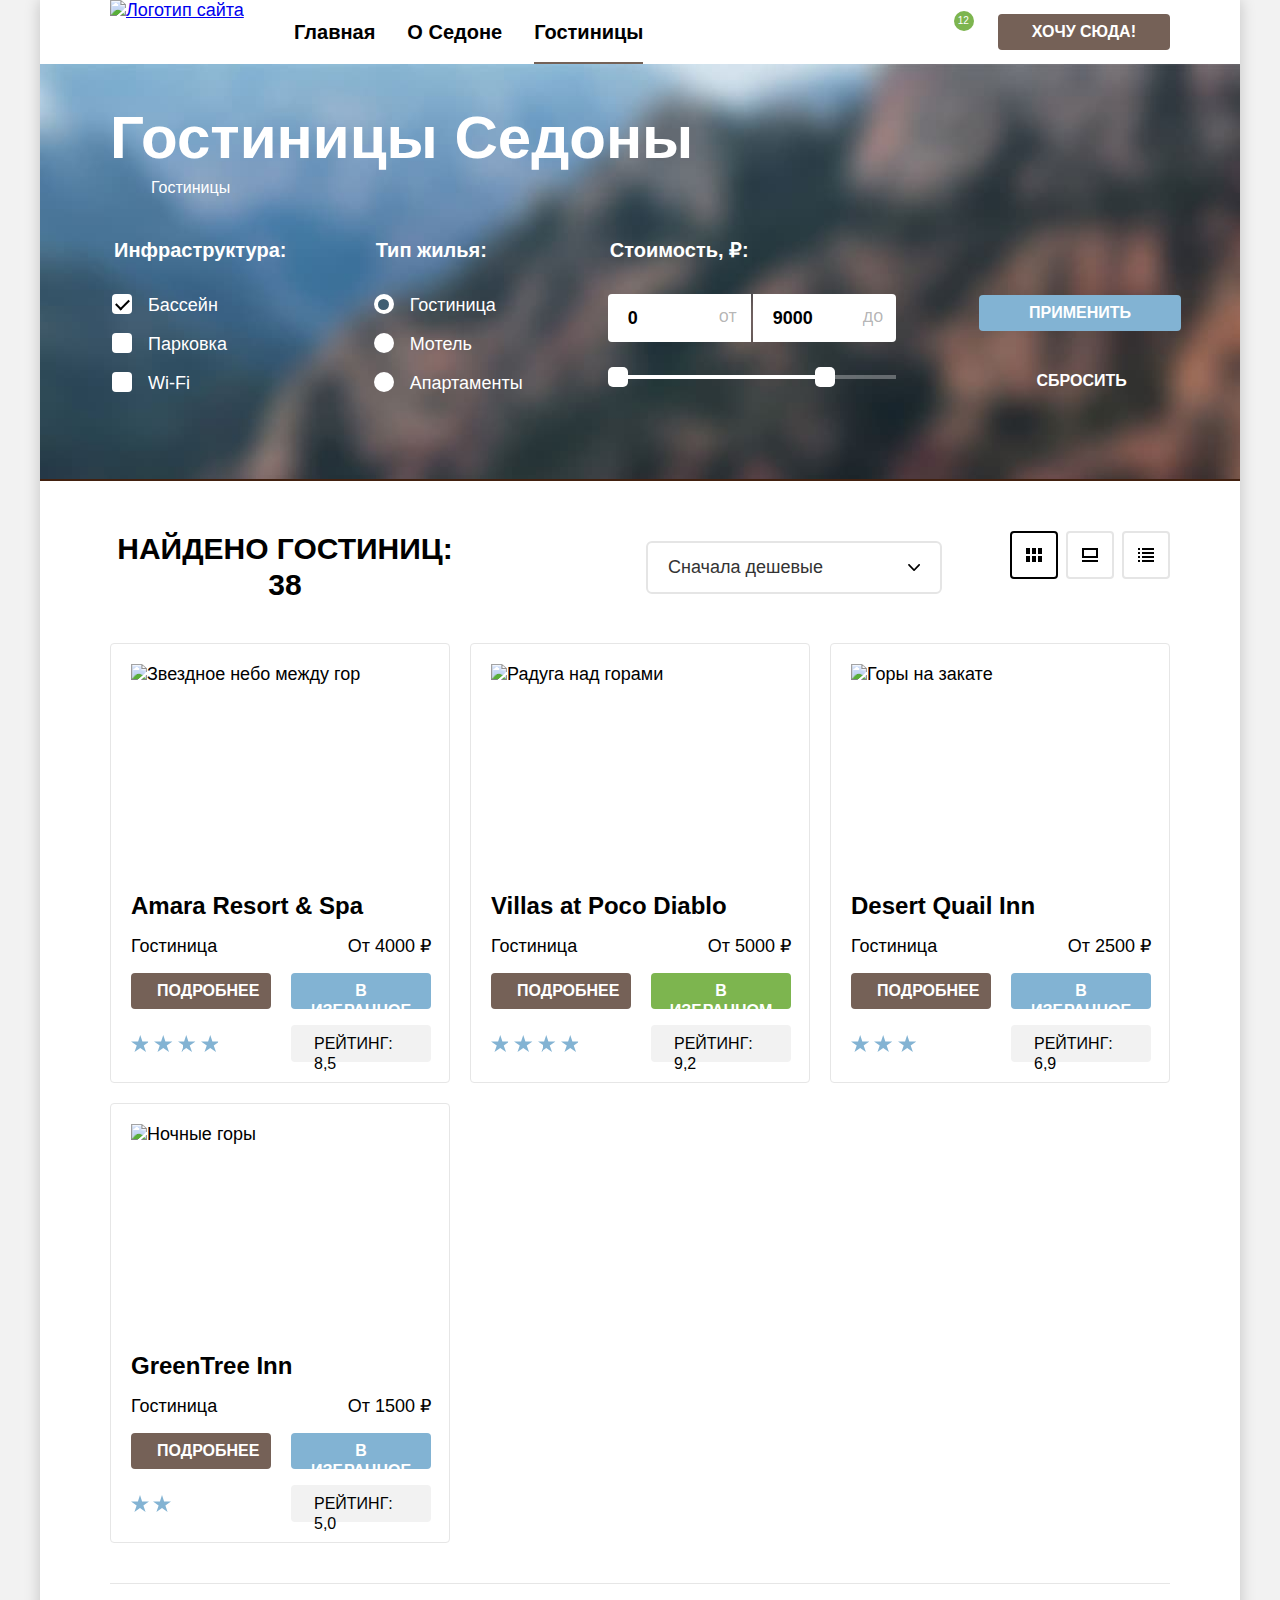
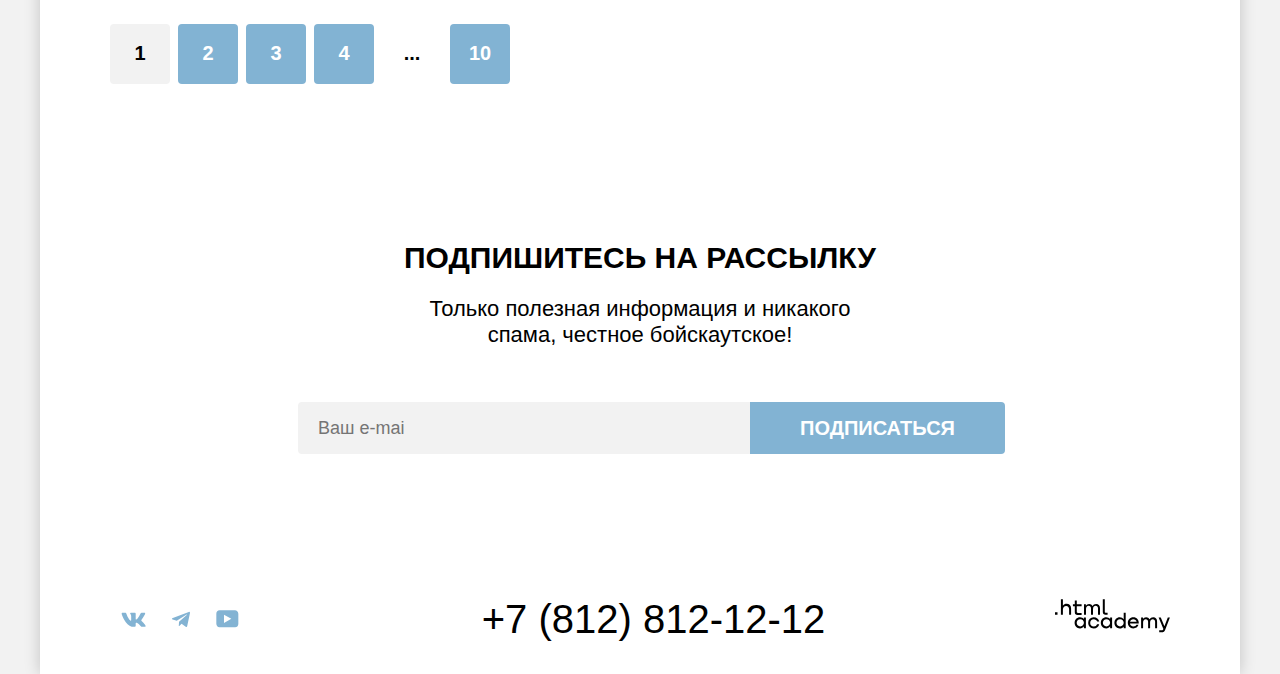
==== commit 9b686c1d: "Merge pull request #9 from NickStrokin/master" ====
--- a/catalog.html
+++ b/catalog.html
@@ -149,8 +149,8 @@
             <fieldset class="value-group">
               <legend class="value-title">Стоимость, ₽:</legend>
               <div class="value-wrapper">
-                <label class="visually-hidden" for="value-from"
-                  >Стоимость, от</label
+                <label class="value-label value-label-from" for="value-from"
+                  >от</label
                 >
                 <input
                   type="number"
@@ -161,8 +161,8 @@
                   value="0"
                   class="value-from"
                 />
-                <label class="visually-hidden" for="value-to"
-                  >Стоимость, до</label
+                <label class="value-label value-label-to" for="value-to"
+                  >до</label
                 >
                 <input
                   type="number"
@@ -245,7 +245,6 @@
                   height="212"
                 />
                 <h2 class="title-of-card">Amara Resort & Spa</h2>
-                <a></a>
               </a>
               <div class="about-card">
                 <p class="hotel-text">Гостиница</p>
--- a/styles/style.css
+++ b/styles/style.css
@@ -278,18 +278,17 @@
   top: 188px;
   background-color: rgba(255, 255, 255, 0.3);
 }
-.middle-wrapper {
+.black-text {
   position: relative;
-  text-align: center;
-}
-.middle .middle-wrapper::after {
+}
+.black-text::after {
   content: "";
   position: absolute;
   height: 2px;
-  left: 170px;
-  right: 170px;
-  top: 197px;
-  background-color: rgb(0, 0, 0);
+  width: 60px;
+  left: 60px;
+  bottom: 0;
+  background-color: rgba(0, 0, 0, 0.3);
 }
 .advantages-image {
   height: 100%;
@@ -416,6 +415,7 @@
 
 .search {
   padding: 96px 304px;
+  text-align: center;
 }
 
 .search-title {
@@ -436,8 +436,8 @@
 }
 
 .hotel-search-btn {
-  display: block;
-  font-family: "PT Sans";
+  display: inline-block;
+  font-family: "PT Sans", sans-serif;
   font-size: 20px;
   line-height: 36px;
   font-weight: bold;
@@ -720,7 +720,7 @@
 }
 
 .control-input {
-  font-family: "PT Sans";
+  font-family: "PT Sans", sans-serif;
   font-size: 18px;
   line-height: 23px;
   margin-bottom: 16px;
@@ -823,7 +823,7 @@
 }
 
 .apply-button {
-  font-family: "PT Sans";
+  font-family: "PT Sans", sans-serif;
   font-size: 16px;
   line-height: 20px;
   font-weight: bold;
@@ -849,7 +849,7 @@
 }
 
 .reset-button {
-  font-family: "PT Sans";
+  font-family: "PT Sans", sans-serif;
   font-size: 16px;
   line-height: 20px;
   font-weight: bold;
@@ -876,12 +876,27 @@
   width: 288px;
   flex-direction: row;
   align-items: flex-start;
-}
-
+  position: relative;
+}
+
+.value-label {
+  position: absolute;
+  font-size: 18px;
+  font-weight: 400;
+  line-height: 24px;
+  top: 10px;
+  color: rgba(0, 0, 0, 0.3);
+}
+.value-label-from {
+  left: 111px;
+}
+.value-label-to {
+  left: 255px;
+}
 .value-from {
   width: 143px;
   margin: 0;
-  font-family: "PT Sans";
+  font-family: "PT Sans", sans-serif;
   font-size: 18px;
   font-weight: bold;
   line-height: 24px;
@@ -890,8 +905,13 @@
   padding: 12px 20px;
   box-sizing: border-box;
   margin-right: 2px;
-}
-
+  -moz-appearance: textfield;
+}
+.value-from::-webkit-outer-spin-button,
+.value-from::-webkit-inner-spin-button {
+  -webkit-appearance: none;
+  margin: 0;
+}
 .value-from:focus {
   outline: 3px solid #83b3d3;
 }
@@ -902,19 +922,25 @@
   width: 143px;
   margin: 0;
   padding: 12px 20px;
-  font-family: "PT Sans";
+  font-family: "PT Sans", sans-serif;
   font-size: 18px;
   font-weight: bold;
   line-height: 24px;
   border: none;
   border-radius: 0 4px 4px 0;
   box-sizing: border-box;
+  -moz-appearance: textfield;
 }
 .value-to:focus {
   outline: 3px solid #83b3d3;
 }
 .value-to:active {
   outline: 2px solid #000;
+}
+.value-to::-webkit-outer-spin-button,
+.value-to::-webkit-inner-spin-button {
+  -webkit-appearance: none;
+  margin: 0;
 }
 .range-container {
   width: 288px;
@@ -1153,7 +1179,7 @@
 }
 
 .favorite-button {
-  font-family: "PT Sans";
+  font-family: "PT Sans", sans-serif;
   background-color: #82b3d3;
   border: none;
   font-size: 16px;
@@ -1300,7 +1326,7 @@
   width: 452px;
   padding: 14px 345px 14px 20px;
 
-  font-family: "PT Sans";
+  font-family: "PT Sans", sans-serif;
   font-size: 18px;
   line-height: 24px;
   border: none;
@@ -1311,7 +1337,7 @@
 }
 
 .subscribe-button {
-  font-family: "PT Sans";
+  font-family: "PT Sans", sans-serif;
   font-size: 20px;
   line-height: 36px;
   text-transform: uppercase;
@@ -1586,8 +1612,8 @@
   background-color: #333333;
 }
 
-.tooltip-switch:hover + .tooltip-message,
-.tooltip-switch:focus + .tooltip-message {
+.tooltip:hover .tooltip-report,
+.tooltip-switch:focus + .tooltip-report {
   display: block;
 }
 
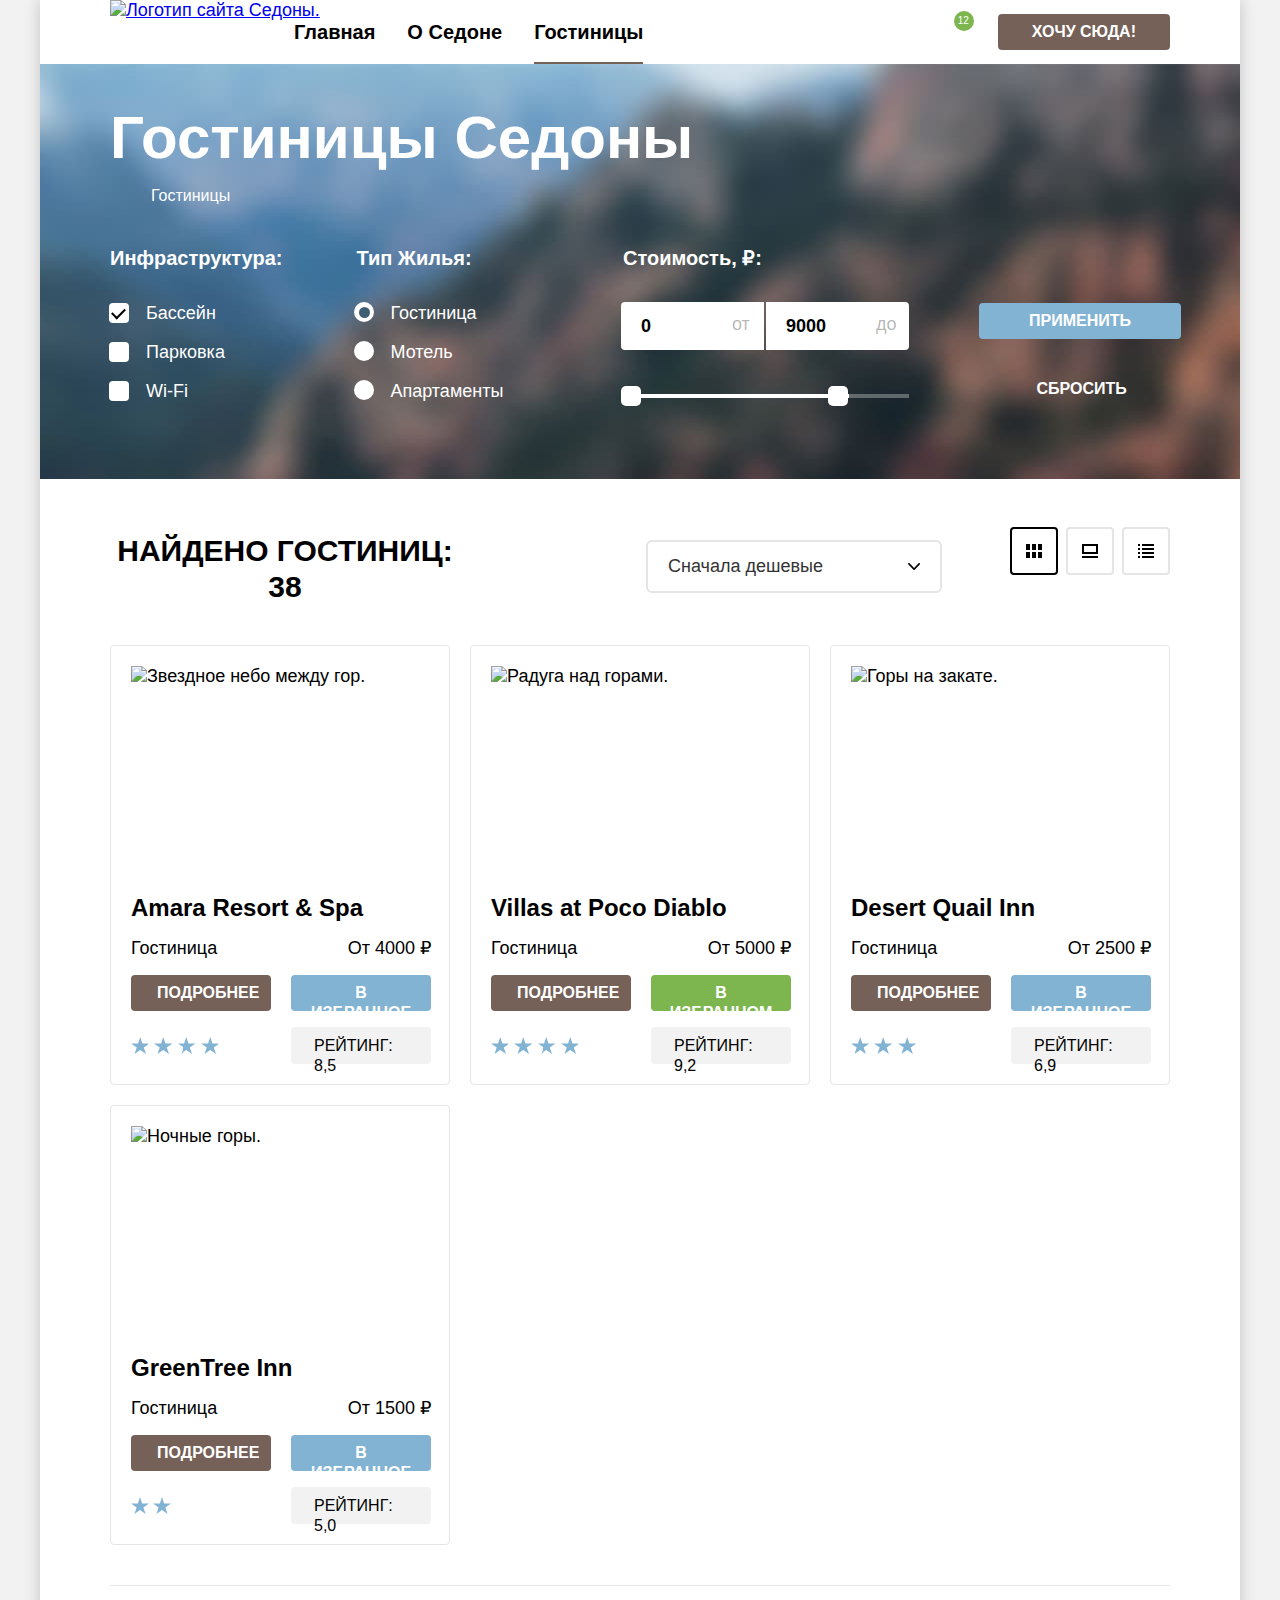
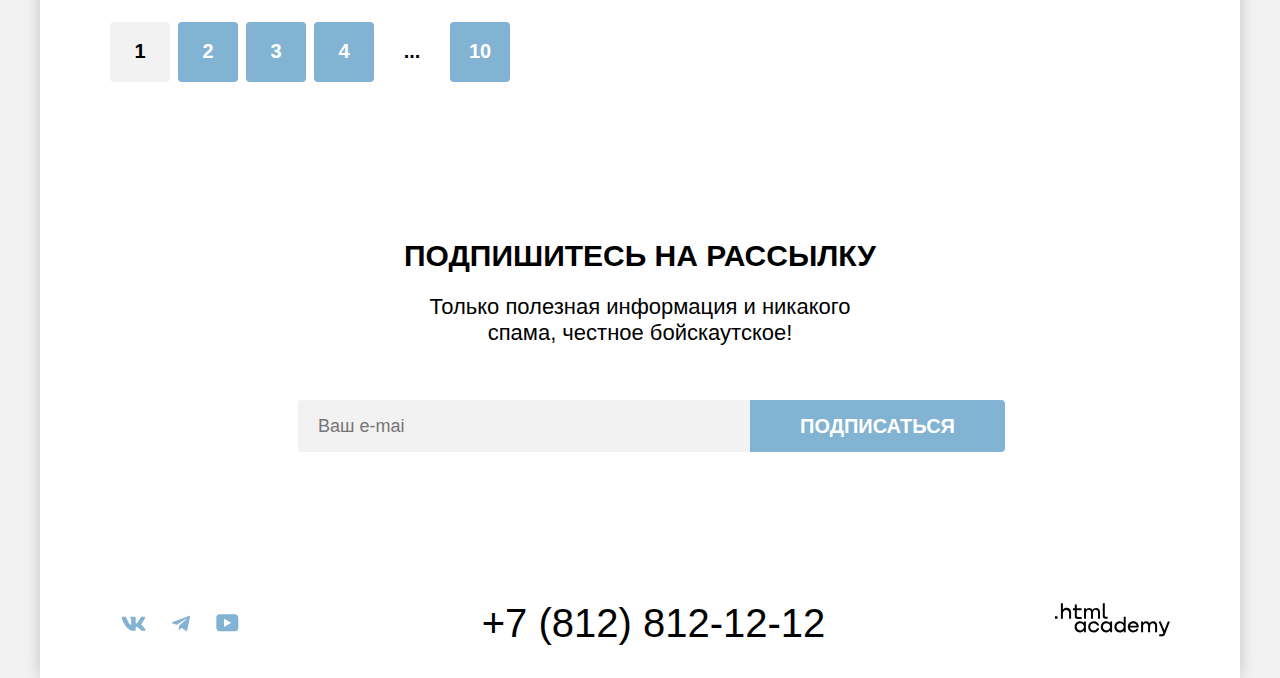
==== commit 20b1a9aa: "Правки по проекту" ====
--- a/catalog.html
+++ b/catalog.html
@@ -8,7 +8,6 @@
     <link rel="icon" href="favicon.ico" />
     <link rel="stylesheet" href="styles/style.css" />
   </head>
-
   <body>
     <div class="page-container">
       <header class="main-header">
@@ -16,7 +15,7 @@
           <a href="index.html" class="header-logo">
             <img
               src="images/main-logo.svg"
-              alt="Логотип сайта"
+              alt="Логотип сайта Седоны."
               width="140"
               height="70"
             />
@@ -106,9 +105,8 @@
                 </li>
               </ul>
             </fieldset>
-
             <fieldset class="type-house-group">
-              <legend class="type-house-title">Тип жилья:</legend>
+              <legend class="type-house-title">Тип Жилья:</legend>
               <ul class="type-house-list">
                 <li class="type-house-item">
                   <input
@@ -119,7 +117,6 @@
                     checked
                     id="hotel"
                   />
-
                   <label class="control" for="hotel">Гостиница</label>
                 </li>
                 <li class="type-house-item">
@@ -130,7 +127,6 @@
                     value="motel"
                     id="motel"
                   />
-
                   <label class="control" for="motel"> Мотель</label>
                 </li>
                 <li class="type-house-item">
@@ -141,7 +137,6 @@
                     value="apartments"
                     id="apartments"
                   />
-
                   <label class="control" for="apartments">Апартаменты</label>
                 </li>
               </ul>
@@ -174,7 +169,6 @@
                   class="value-to"
                 />
               </div>
-
               <div class="range-container">
                 <div class="range-scale">
                   <div class="range"></div>
@@ -213,7 +207,6 @@
                 </option>
               </select>
             </div>
-
             <ul class="distribution-list">
               <li class="distribution-item">
                 <button
@@ -239,7 +232,7 @@
               <a href="#" class="card-link">
                 <img
                   src="images/catalog/hotel-1.jpg"
-                  alt="Звездное небо между гор"
+                  alt="Звездное небо между гор."
                   class="image-of-card"
                   width="300"
                   height="212"
@@ -250,7 +243,9 @@
                 <p class="hotel-text">Гостиница</p>
                 <p class="price">От 4000 ₽</p>
                 <a href="#" class="more">Подробнее</a>
-                <button class="favorite-button">В избранное</button>
+                <button class="favorite-button" type="button">
+                  В избранное
+                </button>
                 <p class="stars-list stars-list--four">
                   <span class="visually-hidden"
                     >Звездность гостиницы - 4 звезды</span
@@ -264,7 +259,7 @@
                 <h2 class="title-of-card">Villas at Poco Diablo</h2>
                 <img
                   src="images/catalog/hotel-2.jpg"
-                  alt="Радуга над горами"
+                  alt="Радуга над горами."
                   class="image-of-card"
                   width="300"
                   height="212"
@@ -274,7 +269,7 @@
                 <p class="hotel-text">Гостиница</p>
                 <p class="price">От 5000 ₽</p>
                 <a href="#" class="more">Подробнее</a>
-                <button class="favorite-button active-button">
+                <button class="favorite-button active-button" type="button">
                   В избранном
                 </button>
                 <p class="stars-list stars-list--four">
@@ -290,7 +285,7 @@
                 <h2 class="title-of-card">Desert Quail Inn</h2>
                 <img
                   src="images/catalog/hotel-3.jpg"
-                  alt="Горы на закате"
+                  alt="Горы на закате."
                   class="image-of-card"
                   width="300"
                   height="212"
@@ -299,9 +294,10 @@
               <div class="about-card">
                 <p class="hotel-text">Гостиница</p>
                 <p class="price">От 2500 ₽</p>
-
                 <a href="#" class="more">Подробнее</a>
-                <button class="favorite-button">В избранное</button>
+                <button class="favorite-button" type="button">
+                  В избранное
+                </button>
 
                 <p class="stars-list stars-list--three">
                   <span class="visually-hidden"
@@ -316,7 +312,7 @@
                 <h2 class="title-of-card">GreenTree Inn</h2>
                 <img
                   src="images/catalog/hotel-4.jpg"
-                  alt="Ночные горы"
+                  alt="Ночные горы."
                   class="image-of-card"
                   width="300"
                   height="212"
@@ -327,8 +323,9 @@
                 <p class="price">От 1500 ₽</p>
 
                 <a href="#" class="more">Подробнее</a>
-                <button class="favorite-button">В избранное</button>
-
+                <button class="favorite-button" type="button">
+                  В избранное
+                </button>
                 <p class="stars-list stars-list--two">
                   <span class="visually-hidden"
                     >Звездность гостиницы - 2 звезды</span
@@ -338,7 +335,6 @@
               </div>
             </li>
           </ul>
-
           <ul class="pagination">
             <li class="item-of-pagination">
               <a
--- a/styles/style.css
+++ b/styles/style.css
@@ -85,8 +85,15 @@
   font-weight: bold;
   text-align: center;
   padding: 20px 16px;
-}
-
+  transition: color 0.6s, transform 0.5s;
+}
+.navigation-link:hover {
+  color: #756257;
+  transform: scale(105%);
+}
+.navigation-link:active {
+  color: rgba(117, 97, 87, 0.3);
+}
 .active::after {
   content: "";
   position: absolute;
@@ -127,7 +134,10 @@
   background-position: center;
   background-size: 20px 20px;
 }
-
+.additional-link.favorite:hover {
+  transform: scale(1.2);
+  transition: transform 0.3s;
+}
 .number-of-favorites {
   position: absolute;
   top: 11px;
@@ -152,7 +162,10 @@
   background-position: center;
   background-size: 20px 20px;
 }
-
+.search-header:hover {
+  transform: scale(1.2);
+  transition: transform 0.3s;
+}
 .want-button {
   display: block;
   font-size: 16px;
@@ -249,7 +262,7 @@
 }
 
 .advantages-item.middle {
-  padding: 103px 85px;
+  padding: 114px 85px;
 }
 
 .advantages-item:nth-child(even) {
@@ -286,13 +299,15 @@
   position: absolute;
   height: 2px;
   width: 60px;
-  left: 60px;
-  bottom: 0;
+  left: 58px;
+  bottom: -1px;
   background-color: rgba(0, 0, 0, 0.3);
 }
 .advantages-image {
   height: 100%;
   object-fit: cover;
+  max-width: 800px;
+  max-height: 385px;
 }
 
 .middle-advantages {
@@ -503,7 +518,7 @@
   width: 1200px;
   display: flex;
   box-sizing: border-box;
-  padding: 40px 70px 30px 70px;
+  padding: 46px 70px 30px 70px;
   justify-content: space-between;
 }
 
@@ -590,8 +605,8 @@
   display: flex;
   color: white;
   align-items: center;
-  padding: 40px 70px 70px;
-  justify-content: space-between;
+  padding: 40px 70px 60px;
+  justify-content: flex-start;
 }
 
 .inner-title {
@@ -608,6 +623,7 @@
   color: white;
   padding: 0;
   margin: 0 0 0 67px;
+  padding-top: 8px;
 }
 
 .breadcrumbs-link {
@@ -664,17 +680,23 @@
 .facilities-group {
   border: none;
   padding: 0;
+  margin: 0;
+  margin-right: 70px;
 }
 
 .type-house-group {
   border: none;
   padding: 0;
+  margin: 0;
+  margin-right: auto;
 }
 
 .value-group {
   border: none;
   display: block;
   padding: 0;
+  margin: 0;
+  margin-right: 70px;
   align-self: flex-start;
 }
 
@@ -702,6 +724,7 @@
   line-height: 24px;
   font-weight: bold;
   margin-bottom: 32px;
+  padding-left: 0;
 }
 
 .type-house-title {
@@ -746,8 +769,8 @@
   width: 20px;
   height: 20px;
   position: absolute;
-  left: 0;
-  top: 0;
+  left: -1px;
+  top: 1px;
   background-color: #ffffff;
   border-radius: 4px;
 }
@@ -757,8 +780,8 @@
   width: 11px;
   height: 6px;
   position: absolute;
-  left: 4px;
-  top: 5px;
+  left: 2px;
+  top: 6px;
   border-left: 2px solid #000000;
   border-bottom: 2px solid #000000;
   transform: rotate(-45deg);
@@ -954,7 +977,7 @@
   height: 1px;
   border-top: 4px solid rgba(255, 255, 255, 0.3);
   position: absolute;
-  top: 3px;
+  top: 14px;
   left: 0;
 }
 
@@ -987,7 +1010,7 @@
 }
 
 .catalog {
-  padding: 50px 70px 60px 70px;
+  padding: 48px 70px 60px 70px;
   box-sizing: border-box;
 }
 
@@ -1004,6 +1027,7 @@
   line-height: 36px;
   font-weight: 700;
   text-transform: uppercase;
+  padding-top: 6px;
 }
 
 .drop-down-wrapper {
@@ -1145,6 +1169,8 @@
 .image-of-card {
   order: 0;
   margin-bottom: 16px;
+  max-width: 300px;
+  max-height: 212px;
 }
 
 .title-of-card {
@@ -1266,7 +1292,7 @@
   display: flex;
   align-items: center;
   margin-left: 0;
-  margin-top: 40px;
+  margin-top: 36px;
 }
 
 .button-of-pagination {
@@ -1396,6 +1422,8 @@
 
 .modal {
   display: none;
+  margin-left: auto;
+  margin-right: auto;
   position: fixed;
   top: 0;
   left: 0;
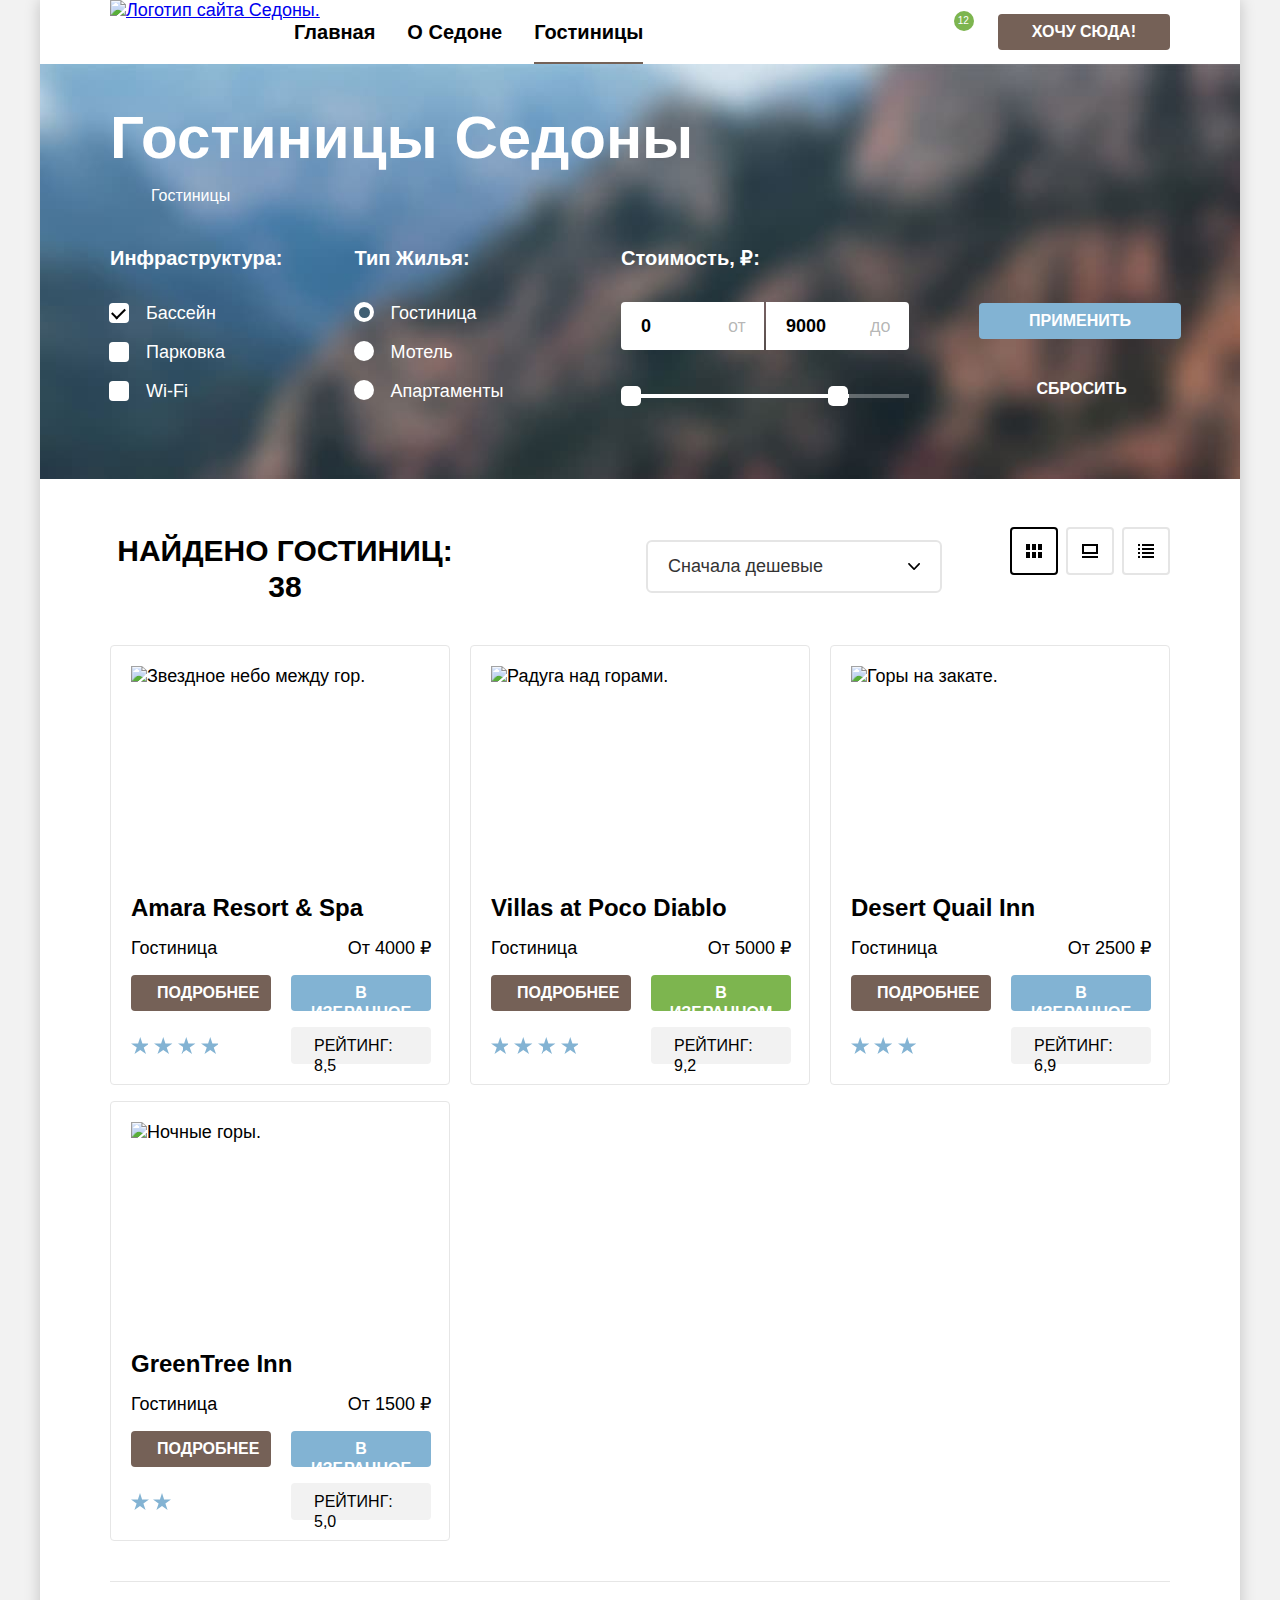
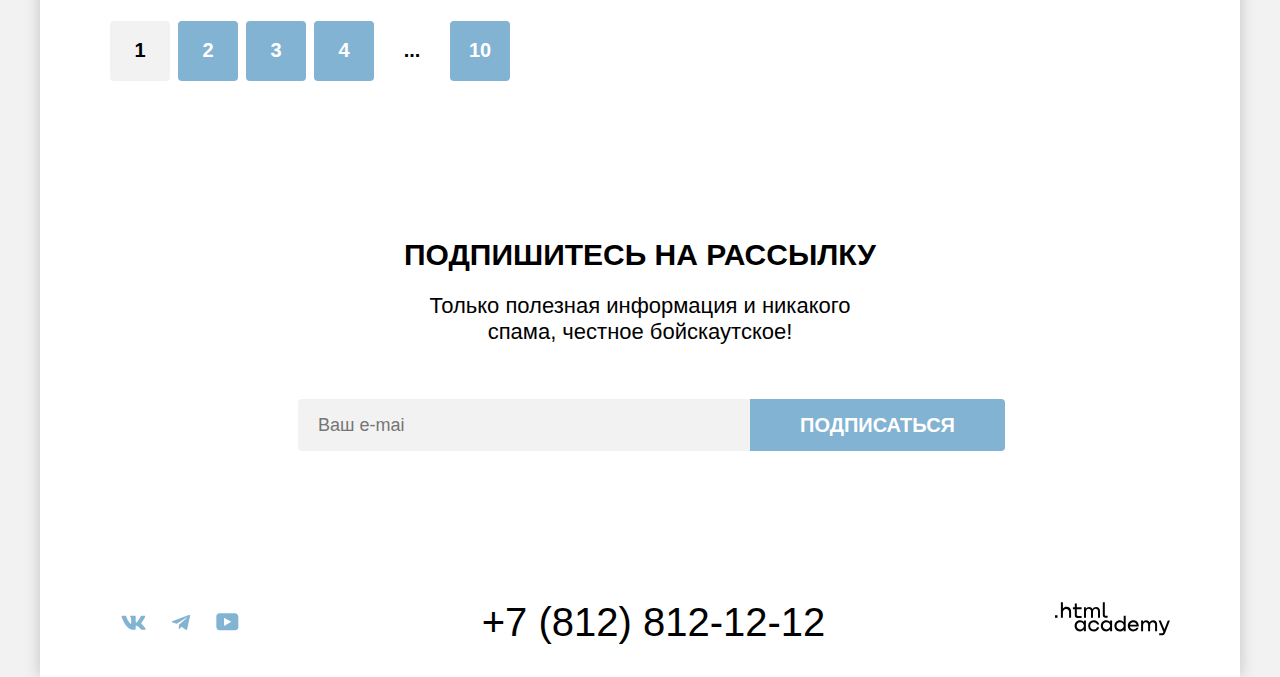
==== commit 74ecb807: "Merge pull request #13 from NickStrokin/master" ====
--- a/catalog.html
+++ b/catalog.html
@@ -1,5 +1,6 @@
 <!DOCTYPE html>
 <html lang="ru">
+
   <head>
     <meta charset="UTF-8" />
     <meta http-equiv="X-UA-Compatible" content="IE=edge" />
@@ -8,17 +9,13 @@
     <link rel="icon" href="favicon.ico" />
     <link rel="stylesheet" href="styles/style.css" />
   </head>
+
   <body>
     <div class="page-container">
       <header class="main-header">
         <nav class="main-navigation">
           <a href="index.html" class="header-logo">
-            <img
-              src="images/main-logo.svg"
-              alt="Логотип сайта Седоны."
-              width="140"
-              height="70"
-            />
+            <img src="images/main-logo.svg" alt="Логотип сайта Седоны." width="140" height="70" />
           </a>
           <ul class="navigation-list">
             <li class="navigation-item">
@@ -28,20 +25,18 @@
               <a href="#" class="navigation-link">О Седоне</a>
             </li>
             <li class="navigation-item">
-              <a href="catalog.html" class="navigation-link active"
-                >Гостиницы</a
-              >
+              <a href="catalog.html" class="navigation-link active">Гостиницы</a>
             </li>
           </ul>
           <ul class="additional-list">
             <li class="additional-item">
               <a href="#" class="additional-link search-header">
-                <span class="visually-hidden">Поиск</span>
+                <span class="visually-hidden">Поиск.</span>
               </a>
             </li>
             <li class="additional-item favorite">
               <a href="https://google.com" class="additional-link favorite">
-                <span class="visually-hidden">Избранное</span>
+                <span class="visually-hidden">Избранное.</span>
                 <span class="number-of-favorites">12</span>
               </a>
             </li>
@@ -56,51 +51,29 @@
           <h1 class="inner-title">Гостиницы Седоны</h1>
           <ul class="breadcrumbs">
             <li class="breadcrumbs-item">
-              <a class="breadcrumbs-link home-icon" href="index.html"
-                ><span class="home-icon visually-hidden">Главная</span></a
-              >
+              <a class="breadcrumbs-link home-icon" href="index.html"><span
+                  class="home-icon visually-hidden">Главная</span></a>
             </li>
             <li class="breadcrumbs-item">
               <a href="catalog.html" class="breadcrumbs-link arrow-icon">
                 <span class="visually-hidden">Стрелка</span>
-                <span class="breadcrumbs-catalog">Гостиницы</span></a
-              >
-            </li>
-          </ul>
-          <form
-            action="https://echo.htmlacademy.ru/"
-            class="hotel-filter"
-            method="post"
-          >
+                <span class="breadcrumbs-catalog">Гостиницы</span></a>
+            </li>
+          </ul>
+          <form action="https://echo.htmlacademy.ru/" class="hotel-filter" method="post">
             <fieldset class="facilities-group">
               <legend class="facilities-title">Инфраструктура:</legend>
               <ul class="facilities-list">
                 <li class="facilities-item">
-                  <input
-                    type="checkbox"
-                    class="visually-hidden checkbox-input"
-                    id="pool"
-                    name="pool"
-                    checked
-                  />
+                  <input type="checkbox" class="visually-hidden checkbox-input" id="pool" name="pool" checked />
                   <label class="checkbox-label" for="pool">Бассейн</label>
                 </li>
                 <li class="facilities-item">
-                  <input
-                    type="checkbox"
-                    class="visually-hidden checkbox-input"
-                    id="parking"
-                    name="parking"
-                  />
+                  <input type="checkbox" class="visually-hidden checkbox-input" id="parking" name="parking" />
                   <label class="checkbox-label" for="parking">Парковка</label>
                 </li>
                 <li class="facilities-item">
-                  <input
-                    type="checkbox"
-                    class="visually-hidden checkbox-input"
-                    id="wifi"
-                    name="Wi-Fi"
-                  />
+                  <input type="checkbox" class="visually-hidden checkbox-input" id="wifi" name="Wi-Fi" />
                   <label class="checkbox-label" for="wifi">Wi-Fi</label>
                 </li>
               </ul>
@@ -109,34 +82,18 @@
               <legend class="type-house-title">Тип Жилья:</legend>
               <ul class="type-house-list">
                 <li class="type-house-item">
-                  <input
-                    type="radio"
-                    class="visually-hidden control-input"
-                    name="housing-type"
-                    value="hotel"
-                    checked
-                    id="hotel"
-                  />
+                  <input type="radio" class="visually-hidden control-input" name="housing-type" value="hotel" checked
+                    id="hotel" />
                   <label class="control" for="hotel">Гостиница</label>
                 </li>
                 <li class="type-house-item">
-                  <input
-                    type="radio"
-                    class="visually-hidden control-input"
-                    name="housing-type"
-                    value="motel"
-                    id="motel"
-                  />
+                  <input type="radio" class="visually-hidden control-input" name="housing-type" value="motel"
+                    id="motel" />
                   <label class="control" for="motel"> Мотель</label>
                 </li>
                 <li class="type-house-item">
-                  <input
-                    type="radio"
-                    class="visually-hidden control-input"
-                    name="housing-type"
-                    value="apartments"
-                    id="apartments"
-                  />
+                  <input type="radio" class="visually-hidden control-input" name="housing-type" value="apartments"
+                    id="apartments" />
                   <label class="control" for="apartments">Апартаменты</label>
                 </li>
               </ul>
@@ -144,43 +101,21 @@
             <fieldset class="value-group">
               <legend class="value-title">Стоимость, ₽:</legend>
               <div class="value-wrapper">
-                <label class="value-label value-label-from" for="value-from"
-                  >от</label
-                >
-                <input
-                  type="number"
-                  name="value-from"
-                  id="value-from"
-                  min="0"
-                  placeholder="0"
-                  value="0"
-                  class="value-from"
-                />
-                <label class="value-label value-label-to" for="value-to"
-                  >до</label
-                >
-                <input
-                  type="number"
-                  name="value-to"
-                  id="value-to"
-                  max="9000"
-                  placeholder="9000"
-                  value="9000"
-                  class="value-to"
-                />
+                <label class="value-label value-label-from" for="value-from">от</label>
+                <input type="number" name="value-from" id="value-from" min="0" placeholder="0" value="0"
+                  class="value-from" />
+                <label class="value-label value-label-to" for="value-to">до</label>
+                <input type="number" name="value-to" id="value-to" max="9000" placeholder="9000" value="9000"
+                  class="value-to" />
               </div>
               <div class="range-container">
                 <div class="range-scale">
                   <div class="range"></div>
                   <button class="range-handle range-handle-min">
-                    <span class="visually-hidden"
-                      >Установить минимальную цену</span
-                    >
+                    <span class="visually-hidden">Установить минимальную цену</span>
                   </button>
                   <button class="range-handle range-handle-max">
-                    <span class="visually-hidden"
-                      >Установить максмальную цену</span
-                    >
+                    <span class="visually-hidden">Установить максмальную цену</span>
                   </button>
                 </div>
               </div>
@@ -209,20 +144,18 @@
             </div>
             <ul class="distribution-list">
               <li class="distribution-item">
-                <button
-                  class="distribution-button table-button distribution-button-active"
-                >
-                  <span class="visually-hidden">Таблица</span>
+                <button class="distribution-button table-button distribution-button-active">
+                  <span class="visually-hidden">Таблица.</span>
                 </button>
               </li>
               <li class="distribution-item">
                 <button class="distribution-button slide-button">
-                  <span class="visually-hidden">Слайд-шоу</span>
+                  <span class="visually-hidden">Слайд-шоу.</span>
                 </button>
               </li>
               <li class="distribution-item">
                 <button class="distribution-button list-button">
-                  <span class="visually-hidden">Список</span>
+                  <span class="visually-hidden">Список.</span>
                 </button>
               </li>
             </ul>
@@ -230,13 +163,8 @@
           <ul class="cards-of-catalog">
             <li class="card">
               <a href="#" class="card-link">
-                <img
-                  src="images/catalog/hotel-1.jpg"
-                  alt="Звездное небо между гор."
-                  class="image-of-card"
-                  width="300"
-                  height="212"
-                />
+                <img src="images/catalog/hotel-1.jpg" alt="Звездное небо между гор." class="image-of-card" width="300"
+                  height="212" />
                 <h2 class="title-of-card">Amara Resort & Spa</h2>
               </a>
               <div class="about-card">
@@ -247,9 +175,7 @@
                   В избранное
                 </button>
                 <p class="stars-list stars-list--four">
-                  <span class="visually-hidden"
-                    >Звездность гостиницы - 4 звезды</span
-                  >
+                  <span class="visually-hidden">Звездность гостиницы - 4 звезды.</span>
                 </p>
                 <p class="rating">Рейтинг: <span class="grade">8,5</span></p>
               </div>
@@ -257,13 +183,8 @@
             <li class="card">
               <a href="#" class="card-link">
                 <h2 class="title-of-card">Villas at Poco Diablo</h2>
-                <img
-                  src="images/catalog/hotel-2.jpg"
-                  alt="Радуга над горами."
-                  class="image-of-card"
-                  width="300"
-                  height="212"
-                />
+                <img src="images/catalog/hotel-2.jpg" alt="Радуга над горами." class="image-of-card" width="300"
+                  height="212" />
               </a>
               <div class="about-card">
                 <p class="hotel-text">Гостиница</p>
@@ -273,9 +194,7 @@
                   В избранном
                 </button>
                 <p class="stars-list stars-list--four">
-                  <span class="visually-hidden"
-                    >Звездность гостиницы - 4 звезды</span
-                  >
+                  <span class="visually-hidden">Звездность гостиницы - 4 звезды.</span>
                 </p>
                 <p class="rating">Рейтинг: <span class="grade">9,2</span></p>
               </div>
@@ -283,13 +202,8 @@
             <li class="card">
               <a href="#" class="card-link">
                 <h2 class="title-of-card">Desert Quail Inn</h2>
-                <img
-                  src="images/catalog/hotel-3.jpg"
-                  alt="Горы на закате."
-                  class="image-of-card"
-                  width="300"
-                  height="212"
-                />
+                <img src="images/catalog/hotel-3.jpg" alt="Горы на закате." class="image-of-card" width="300"
+                  height="212" />
               </a>
               <div class="about-card">
                 <p class="hotel-text">Гостиница</p>
@@ -300,9 +214,7 @@
                 </button>
 
                 <p class="stars-list stars-list--three">
-                  <span class="visually-hidden"
-                    >Звездность гостиницы - 3 звезды</span
-                  >
+                  <span class="visually-hidden">Звездность гостиницы - 3 звезды.</span>
                 </p>
                 <p class="rating">Рейтинг: <span class="grade">6,9</span></p>
               </div>
@@ -310,13 +222,8 @@
             <li class="card">
               <a href="#" class="card-link">
                 <h2 class="title-of-card">GreenTree Inn</h2>
-                <img
-                  src="images/catalog/hotel-4.jpg"
-                  alt="Ночные горы."
-                  class="image-of-card"
-                  width="300"
-                  height="212"
-                />
+                <img src="images/catalog/hotel-4.jpg" alt="Ночные горы." class="image-of-card" width="300"
+                  height="212" />
               </a>
               <div class="about-card">
                 <p class="hotel-text">Гостиница</p>
@@ -327,9 +234,7 @@
                   В избранное
                 </button>
                 <p class="stars-list stars-list--two">
-                  <span class="visually-hidden"
-                    >Звездность гостиницы - 2 звезды</span
-                  >
+                  <span class="visually-hidden">Звездность гостиницы - 2 звезды.</span>
                 </p>
                 <p class="rating">Рейтинг: <span class="grade">5,0</span></p>
               </div>
@@ -337,10 +242,7 @@
           </ul>
           <ul class="pagination">
             <li class="item-of-pagination">
-              <a
-                href="#"
-                class="button-of-pagination active-button-of-pagination"
-              >
+              <a href="#" class="button-of-pagination active-button-of-pagination">
                 1
               </a>
             </li>
@@ -368,21 +270,11 @@
           <p class="inner-subscribe-text">
             Только полезная информация и никакого спама, честное бойскаутское!
           </p>
-          <form
-            class="subscribe-form"
-            action="https://echo.htmlacademy.ru/"
-            method="post"
-          >
+          <form class="subscribe-form" action="https://echo.htmlacademy.ru/" method="post">
             <label class="visually-hidden" for="subscribe-email">Email</label>
             <div class="email-wrapper">
-              <input
-                class="email-field"
-                placeholder="Ваш e-mail"
-                type="email"
-                name="subscribe-email"
-                id="subscribe-email"
-                required
-              />
+              <input class="email-field" placeholder="Ваш e-mail" type="email" name="subscribe-email"
+                id="subscribe-email" required />
               <button class="subscribe-button" type="submit">
                 Подписаться
               </button>
@@ -392,88 +284,45 @@
         <section class="footer-contain">
           <ul class="social-list">
             <li class="social-item">
-              <a
-                href="https://vk.com/htmlacademy"
-                class="social-link vk"
-                target="_blank"
-              >
-                <span class="visually-hidden">Вконтакте</span>
-                <svg
-                  class="social-svg"
-                  xmlns="http://www.w3.org/2000/svg"
-                  width="25"
-                  height="15"
-                  fill="none"
-                >
+              <a href="https://vk.com/htmlacademy" class="social-link vk" target="_blank">
+                <span class="visually-hidden">Вконтакте.</span>
+                <svg class="social-svg" xmlns="http://www.w3.org/2000/svg" width="25" height="15" fill="none">
+                  <path fill-rule="evenodd"
+                    d="M24.12 1.8c.16-.54 0-.94-.8-.94H20.7c-.67 0-.98.34-1.15.73 0 0-1.33 3.2-3.22 5.27-.61.6-.9.8-1.23.8-.16 0-.41-.2-.41-.75v-5.1c0-.66-.19-.95-.74-.95H9.82c-.42 0-.67.3-.67.59 0 .62.95.76 1.04 2.51v3.8c0 .83-.15.98-.48.98-.9 0-3.06-3.2-4.34-6.88-.25-.72-.5-1-1.18-1H1.57c-.75 0-.9.34-.9.73 0 .68.89 4.07 4.14 8.55 2.17 3.06 5.23 4.72 8 4.72 1.68 0 1.88-.37 1.88-1v-2.32c0-.74.16-.88.7-.88.38 0 1.05.19 2.6 1.66 1.79 1.75 2.08 2.54 3.08 2.54h2.63c.75 0 1.12-.37.9-1.1-.23-.72-1.08-1.77-2.2-3.02-.62-.71-1.54-1.48-1.82-1.86-.39-.5-.28-.71 0-1.15 0 0 3.2-4.42 3.54-5.93Z"
+                    clip-rule="evenodd" />
+                </svg>
+              </a>
+            </li>
+            <li class="social-item">
+              <a href="tg://resolve?domain=htmlacademy" class="social-link tg" target="_blank">
+                <span class="visually-hidden">Телеграм.</span>
+                <svg class="social-svg" xmlns="http://www.w3.org/2000/svg" width="18" height="16" fill="none">
                   <path
-                    fill-rule="evenodd"
-                    d="M24.12 1.8c.16-.54 0-.94-.8-.94H20.7c-.67 0-.98.34-1.15.73 0 0-1.33 3.2-3.22 5.27-.61.6-.9.8-1.23.8-.16 0-.41-.2-.41-.75v-5.1c0-.66-.19-.95-.74-.95H9.82c-.42 0-.67.3-.67.59 0 .62.95.76 1.04 2.51v3.8c0 .83-.15.98-.48.98-.9 0-3.06-3.2-4.34-6.88-.25-.72-.5-1-1.18-1H1.57c-.75 0-.9.34-.9.73 0 .68.89 4.07 4.14 8.55 2.17 3.06 5.23 4.72 8 4.72 1.68 0 1.88-.37 1.88-1v-2.32c0-.74.16-.88.7-.88.38 0 1.05.19 2.6 1.66 1.79 1.75 2.08 2.54 3.08 2.54h2.63c.75 0 1.12-.37.9-1.1-.23-.72-1.08-1.77-2.2-3.02-.62-.71-1.54-1.48-1.82-1.86-.39-.5-.28-.71 0-1.15 0 0 3.2-4.42 3.54-5.93Z"
-                    clip-rule="evenodd"
-                  />
+                    d="M16.79.96.84 7.1c-1.09.44-1.08 1.05-.2 1.32l4.1 1.28 9.47-5.98c.44-.27.85-.13.52.17l-7.68 6.93-.28 4.22c.41 0 .6-.2.83-.41l1.99-1.94 4.13 3.06c.77.42 1.31.2 1.5-.71l2.72-12.8c.28-1.1-.43-1.61-1.16-1.28Z" />
                 </svg>
               </a>
             </li>
             <li class="social-item">
-              <a
-                href="tg://resolve?domain=htmlacademy"
-                class="social-link tg"
-                target="_blank"
-              >
-                <span class="visually-hidden">Телеграм</span>
-                <svg
-                  class="social-svg"
-                  xmlns="http://www.w3.org/2000/svg"
-                  width="18"
-                  height="16"
-                  fill="none"
-                >
+              <a href="https://www.youtube.com/user/htmlacademyru" class="social-link yt" target="_blank">
+                <span class="visually-hidden">Ютуб.</span>
+                <svg class="social-svg" xmlns="http://www.w3.org/2000/svg" width="23" height="18" fill="none">
                   <path
-                    d="M16.79.96.84 7.1c-1.09.44-1.08 1.05-.2 1.32l4.1 1.28 9.47-5.98c.44-.27.85-.13.52.17l-7.68 6.93-.28 4.22c.41 0 .6-.2.83-.41l1.99-1.94 4.13 3.06c.77.42 1.31.2 1.5-.71l2.72-12.8c.28-1.1-.43-1.61-1.16-1.28Z"
-                  />
+                    d="M18.94.36H3.51C1.65.36.33 1.95.33 3.76v10.09c0 1.91 1.32 3.5 3.18 3.5h15.65c1.64 0 3.17-1.59 3.17-3.4V3.76c-.22-1.8-1.53-3.4-3.39-3.4ZM7.99 12.89V4.82l7.34 4.04-7.34 4.03Z" />
                 </svg>
               </a>
             </li>
-            <li class="social-item">
-              <a
-                href="https://www.youtube.com/user/htmlacademyru"
-                class="social-link yt"
-                target="_blank"
-              >
-                <span class="visually-hidden">Ютуб</span>
-                <svg
-                  class="social-svg"
-                  xmlns="http://www.w3.org/2000/svg"
-                  width="23"
-                  height="18"
-                  fill="none"
-                >
-                  <path
-                    d="M18.94.36H3.51C1.65.36.33 1.95.33 3.76v10.09c0 1.91 1.32 3.5 3.18 3.5h15.65c1.64 0 3.17-1.59 3.17-3.4V3.76c-.22-1.8-1.53-3.4-3.39-3.4ZM7.99 12.89V4.82l7.34 4.04-7.34 4.03Z"
-                  />
-                </svg>
-              </a>
-            </li>
           </ul>
           <a class="footer-phone" href="tel:+78128121212">+7 (812) 812-12-12</a>
-          <a
-            href="https://htmlacademy.ru"
-            class="htmlacademy-logo"
-            target="_blank"
-          >
-            <svg
-              class="htmlacademy-svg"
-              xmlns="http://www.w3.org/2000/svg"
-              width="115"
-              height="34"
-              fill="none"
-            >
+          <a href="https://htmlacademy.ru" class="htmlacademy-logo" target="_blank">
+            <svg class="htmlacademy-svg" xmlns="http://www.w3.org/2000/svg" width="115" height="34" fill="none"
+              role="img" aria-label="Логотип HTMLAcademy.">
               <path
-                d="M0 13.26v2.6h2.5v-2.6H0ZM11.6 4.86c-1.6 0-2.8.7-3.6 1.7h-.1V.36h-2v15.5h2v-5.3c0-2.1 1.3-3.6 3.3-3.6 1.8 0 2.9 1.4 2.9 3.2v5.7h2v-6.1c.1-3-1.8-4.9-4.5-4.9ZM26.6 5.16h-4.8v-3.7h-2v3.8h-1.9v2h1.9v6c0 1.7 1 2.7 2.7 2.7h4.1v-2h-3.7c-.7 0-1.1-.4-1.1-1.1v-5.7h4.8v-2ZM41.1 4.96c-1.6 0-2.9.8-3.5 2.1h-.1c-.6-1.2-1.8-2.1-3.4-2.1-1.4 0-2.5.8-3.1 1.8h-.1v-1.6H29v10.6h2v-5.4c0-2 1-3.5 2.6-3.5 1.5 0 2.4 1 2.4 2.6v6.3h2v-5.6c0-2.4 1.4-3.3 2.6-3.3 1.5 0 2.4 1 2.4 2.6v6.3h2v-6.5c.1-2.5-1.4-4.3-3.9-4.3ZM47.8 13.06c0 1.7 1 2.7 2.8 2.7h2v-2h-1.7c-.7 0-1.1-.4-1.1-1.1V.36h-2v12.7ZM28.9 20.06c-.9-1.1-2.2-1.8-3.9-1.8-3.1 0-5.4 2.3-5.4 5.6s2.3 5.6 5.4 5.6c1.8 0 3-.8 3.8-1.9h.1v1.6h2v-10.6h-2v1.5Zm-3.6 7.4c-2.2 0-3.6-1.6-3.6-3.6s1.4-3.6 3.6-3.6 3.6 1.6 3.6 3.6c0 1.9-1.4 3.6-3.6 3.6ZM44.2 22.36c-.5-2.4-2.6-4.1-5.4-4.1a5.4 5.4 0 0 0-5.6 5.6c0 3.1 2.2 5.6 5.6 5.6 2.8 0 4.9-1.8 5.4-4.2h-2.1a3.4 3.4 0 0 1-3.3 2.3c-2.2 0-3.6-1.6-3.6-3.6s1.4-3.6 3.6-3.6c1.6 0 2.8 1 3.3 2.2h2.1v-.2ZM55.1 20.06c-.9-1.1-2.2-1.8-3.9-1.8-3.1 0-5.4 2.3-5.4 5.6s2.3 5.6 5.4 5.6c1.8 0 3-.8 3.8-1.9h.1v1.6h2v-10.6h-2v1.5Zm-3.6 7.4c-2.2 0-3.6-1.6-3.6-3.6s1.4-3.6 3.6-3.6 3.6 1.6 3.6 3.6c0 1.9-1.5 3.6-3.6 3.6ZM68.7 20.16c-.9-1.1-2.2-1.9-3.9-1.9-3.1 0-5.4 2.3-5.4 5.6s2.2 5.6 5.4 5.6c1.7 0 3-.8 3.8-1.8h.1v1.5h2v-15.4h-2v6.4Zm-3.6 7.3c-2.2 0-3.6-1.6-3.6-3.6s1.4-3.6 3.6-3.6 3.6 1.6 3.6 3.6c-.1 2-1.5 3.6-3.6 3.6ZM78.3 18.26c-3.3 0-5.5 2.5-5.5 5.6 0 3 2.1 5.6 5.5 5.6 2.5 0 4.5-1.3 5.2-3.6h-2.1c-.5 1-1.6 1.6-3 1.6-1.9 0-3.3-1.3-3.4-2.9h8.8c.2-3.6-2-6.3-5.5-6.3Zm0 1.9c1.7 0 3 1 3.3 2.6h-6.5c.3-1.5 1.5-2.6 3.2-2.6ZM98.2 18.26c-1.6 0-2.9.8-3.6 2h-.1c-.6-1.2-1.8-2-3.4-2-1.4 0-2.5.7-3.1 1.8v-1.5h-1.9v10.6h2v-5.4c0-2 1-3.4 2.6-3.5 1.5 0 2.4 1 2.4 2.6v6.3h2v-5.6c0-2.4 1.4-3.3 2.6-3.3 1.5 0 2.4 1 2.4 2.6v6.3h2v-6.5c.1-2.6-1.4-4.4-3.9-4.4ZM109.4 27.36l-3.6-8.9h-2.2l4.8 11.6c-.3.9-.7 1.2-1.7 1.2h-2.5v2h2.5c1.8 0 2.8-.8 3.5-2.6l4.7-12.2h-2.1l-3.4 8.9Z"
-              />
+                d="M0 13.26v2.6h2.5v-2.6H0ZM11.6 4.86c-1.6 0-2.8.7-3.6 1.7h-.1V.36h-2v15.5h2v-5.3c0-2.1 1.3-3.6 3.3-3.6 1.8 0 2.9 1.4 2.9 3.2v5.7h2v-6.1c.1-3-1.8-4.9-4.5-4.9ZM26.6 5.16h-4.8v-3.7h-2v3.8h-1.9v2h1.9v6c0 1.7 1 2.7 2.7 2.7h4.1v-2h-3.7c-.7 0-1.1-.4-1.1-1.1v-5.7h4.8v-2ZM41.1 4.96c-1.6 0-2.9.8-3.5 2.1h-.1c-.6-1.2-1.8-2.1-3.4-2.1-1.4 0-2.5.8-3.1 1.8h-.1v-1.6H29v10.6h2v-5.4c0-2 1-3.5 2.6-3.5 1.5 0 2.4 1 2.4 2.6v6.3h2v-5.6c0-2.4 1.4-3.3 2.6-3.3 1.5 0 2.4 1 2.4 2.6v6.3h2v-6.5c.1-2.5-1.4-4.3-3.9-4.3ZM47.8 13.06c0 1.7 1 2.7 2.8 2.7h2v-2h-1.7c-.7 0-1.1-.4-1.1-1.1V.36h-2v12.7ZM28.9 20.06c-.9-1.1-2.2-1.8-3.9-1.8-3.1 0-5.4 2.3-5.4 5.6s2.3 5.6 5.4 5.6c1.8 0 3-.8 3.8-1.9h.1v1.6h2v-10.6h-2v1.5Zm-3.6 7.4c-2.2 0-3.6-1.6-3.6-3.6s1.4-3.6 3.6-3.6 3.6 1.6 3.6 3.6c0 1.9-1.4 3.6-3.6 3.6ZM44.2 22.36c-.5-2.4-2.6-4.1-5.4-4.1a5.4 5.4 0 0 0-5.6 5.6c0 3.1 2.2 5.6 5.6 5.6 2.8 0 4.9-1.8 5.4-4.2h-2.1a3.4 3.4 0 0 1-3.3 2.3c-2.2 0-3.6-1.6-3.6-3.6s1.4-3.6 3.6-3.6c1.6 0 2.8 1 3.3 2.2h2.1v-.2ZM55.1 20.06c-.9-1.1-2.2-1.8-3.9-1.8-3.1 0-5.4 2.3-5.4 5.6s2.3 5.6 5.4 5.6c1.8 0 3-.8 3.8-1.9h.1v1.6h2v-10.6h-2v1.5Zm-3.6 7.4c-2.2 0-3.6-1.6-3.6-3.6s1.4-3.6 3.6-3.6 3.6 1.6 3.6 3.6c0 1.9-1.5 3.6-3.6 3.6ZM68.7 20.16c-.9-1.1-2.2-1.9-3.9-1.9-3.1 0-5.4 2.3-5.4 5.6s2.2 5.6 5.4 5.6c1.7 0 3-.8 3.8-1.8h.1v1.5h2v-15.4h-2v6.4Zm-3.6 7.3c-2.2 0-3.6-1.6-3.6-3.6s1.4-3.6 3.6-3.6 3.6 1.6 3.6 3.6c-.1 2-1.5 3.6-3.6 3.6ZM78.3 18.26c-3.3 0-5.5 2.5-5.5 5.6 0 3 2.1 5.6 5.5 5.6 2.5 0 4.5-1.3 5.2-3.6h-2.1c-.5 1-1.6 1.6-3 1.6-1.9 0-3.3-1.3-3.4-2.9h8.8c.2-3.6-2-6.3-5.5-6.3Zm0 1.9c1.7 0 3 1 3.3 2.6h-6.5c.3-1.5 1.5-2.6 3.2-2.6ZM98.2 18.26c-1.6 0-2.9.8-3.6 2h-.1c-.6-1.2-1.8-2-3.4-2-1.4 0-2.5.7-3.1 1.8v-1.5h-1.9v10.6h2v-5.4c0-2 1-3.4 2.6-3.5 1.5 0 2.4 1 2.4 2.6v6.3h2v-5.6c0-2.4 1.4-3.3 2.6-3.3 1.5 0 2.4 1 2.4 2.6v6.3h2v-6.5c.1-2.6-1.4-4.4-3.9-4.4ZM109.4 27.36l-3.6-8.9h-2.2l4.8 11.6c-.3.9-.7 1.2-1.7 1.2h-2.5v2h2.5c1.8 0 2.8-.8 3.5-2.6l4.7-12.2h-2.1l-3.4 8.9Z" />
             </svg>
           </a>
         </section>
       </footer>
     </div>
   </body>
+
 </html>
--- a/styles/style.css
+++ b/styles/style.css
@@ -47,7 +47,7 @@
   flex-grow: 1;
   background: #ffffff;
   margin: 0 auto;
-  width: 1200px;
+  max-width: 1200px;
   box-shadow: 0 0 15px rgba(0, 0, 0, 0.2);
 }
 
@@ -57,6 +57,8 @@
   justify-content: space-between;
   align-items: flex-start;
   padding: 0 70px;
+  width: 1200px;
+  box-sizing: border-box;
 }
 
 .header-logo {
@@ -87,13 +89,16 @@
   padding: 20px 16px;
   transition: color 0.6s, transform 0.5s;
 }
+
 .navigation-link:hover {
   color: #756257;
   transform: scale(105%);
 }
+
 .navigation-link:active {
   color: rgba(117, 97, 87, 0.3);
 }
+
 .active::after {
   content: "";
   position: absolute;
@@ -134,10 +139,12 @@
   background-position: center;
   background-size: 20px 20px;
 }
+
 .additional-link.favorite:hover {
   transform: scale(1.2);
   transition: transform 0.3s;
 }
+
 .number-of-favorites {
   position: absolute;
   top: 11px;
@@ -162,10 +169,12 @@
   background-position: center;
   background-size: 20px 20px;
 }
+
 .search-header:hover {
   transform: scale(1.2);
   transition: transform 0.3s;
 }
+
 .want-button {
   display: block;
   font-size: 16px;
@@ -188,9 +197,11 @@
   background-color: #756157;
   color: rgba(255, 255, 255, 0.3);
 }
+
 .want-button:focus {
   background-color: #615048;
 }
+
 .want-button:disabled {
   background-color: #e5e5e5;
   color: #ffffff;
@@ -198,6 +209,7 @@
 
 .hero {
   min-height: 485px;
+  max-width: 1200px;
   background-color: #422110;
   background-image: url("../images/hero-triangle.svg"),
     url("../images/hero-background.jpg");
@@ -281,7 +293,6 @@
 .contain-of-advantages {
   position: relative;
   width: 400px;
-  /* min-height: 385px; */
   text-align: center;
   background-color: #82b3d3;
   padding: 103px 85px;
@@ -291,9 +302,11 @@
   top: 188px;
   background-color: rgba(255, 255, 255, 0.3);
 }
+
 .black-text {
   position: relative;
 }
+
 .black-text::after {
   content: "";
   position: absolute;
@@ -303,6 +316,7 @@
   bottom: -1px;
   background-color: rgba(0, 0, 0, 0.3);
 }
+
 .advantages-image {
   height: 100%;
   object-fit: cover;
@@ -446,7 +460,6 @@
   font-size: 22px;
   line-height: 26px;
   text-align: center;
-
   margin-bottom: 54px;
 }
 
@@ -474,6 +487,7 @@
   background-color: #756157;
   color: rgba(255, 255, 255, 0.3);
 }
+
 .hotel-search-btn:focus {
   background-color: #615048;
 }
@@ -559,21 +573,27 @@
 .social-link:active .social-svg {
   fill: rgba(104, 162, 202, 0.3);
 }
+
 .htmlacademy-svg {
   fill: #000000;
 }
+
 .htmlacademy-logo:focus {
   outline: none;
 }
+
 .htmlacademy-logo:hover .htmlacademy-svg {
   fill: #756157;
 }
+
 .htmlacademy-logo:focus .htmlacademy-svg {
   fill: #756157;
 }
+
 .htmlacademy-logo:active .htmlacademy-svg {
   fill: rgba(117, 97, 87, 0.3);
 }
+
 .footer-phone {
   font-size: 40px;
   line-height: 40px;
@@ -634,6 +654,7 @@
 .breadcrumbs-link:hover {
   color: rgba(255, 255, 255, 0.6);
 }
+
 .breadcrumbs-link:focus {
   color: rgba(255, 255, 255, 0.6);
 }
@@ -711,6 +732,7 @@
   padding: 0;
   margin: 0;
 }
+
 .type-house-item {
   margin-bottom: 16px;
 }
@@ -733,6 +755,7 @@
   font-weight: bold;
   margin-bottom: 32px;
   margin-top: 0;
+  padding: 0;
 }
 
 .value-title {
@@ -740,6 +763,7 @@
   line-height: 24px;
   font-weight: bold;
   margin-bottom: 32px;
+  padding: 0;
 }
 
 .control-input {
@@ -758,12 +782,15 @@
   line-height: 23px;
   color: #ffffff;
 }
+
 .checkbox-label:hover {
   opacity: 0.6;
 }
+
 .checkbox-label:active {
   opacity: 0.3;
 }
+
 .checkbox-label::before {
   content: "";
   width: 20px;
@@ -795,6 +822,7 @@
 .checkbox-input:focus + .checkbox-label::before {
   outline: 3px solid #83b3d3;
 }
+
 .control {
   display: inline-block;
   padding-left: 36px;
@@ -804,12 +832,15 @@
   line-height: 23px;
   color: #ffffff;
 }
+
 .control:hover {
   opacity: 0.6;
 }
+
 .control:active {
   opacity: 0.3;
 }
+
 .control::before {
   content: "";
   width: 20px;
@@ -820,6 +851,7 @@
   background-color: #ffffff;
   border-radius: 50%;
 }
+
 .control::after {
   content: "";
   width: 11px;
@@ -831,12 +863,15 @@
   border-radius: 50%;
   display: none;
 }
+
 .control-input:checked + .control::after {
   display: block;
 }
+
 .control-input:focus + .control::before {
   outline: 3px solid #83b3d3;
 }
+
 .button-wrapper {
   display: flex;
   flex-wrap: wrap;
@@ -863,9 +898,11 @@
 .apply-button:hover {
   background-color: #68a2ca;
 }
+
 .apply-button:focus {
   background-color: #68a2ca;
 }
+
 .apply-button:active {
   background-color: #82b3d3;
   color: rgba(255, 255, 255, 0.3);
@@ -886,10 +923,12 @@
 .reset-button:hover {
   opacity: 0.6;
 }
+
 .reset-button:focus {
   border-radius: 4px;
   outline: 3px solid #83b3d3;
 }
+
 .reset-button:active {
   color: rgba(255, 255, 255, 0.3);
 }
@@ -907,15 +946,18 @@
   font-size: 18px;
   font-weight: 400;
   line-height: 24px;
-  top: 10px;
+  top: 12px;
   color: rgba(0, 0, 0, 0.3);
 }
+
 .value-label-from {
-  left: 111px;
-}
+  left: 107px;
+}
+
 .value-label-to {
-  left: 255px;
-}
+  left: 249px;
+}
+
 .value-from {
   width: 143px;
   margin: 0;
@@ -930,17 +972,21 @@
   margin-right: 2px;
   -moz-appearance: textfield;
 }
+
 .value-from::-webkit-outer-spin-button,
 .value-from::-webkit-inner-spin-button {
   -webkit-appearance: none;
   margin: 0;
 }
+
 .value-from:focus {
   outline: 3px solid #83b3d3;
 }
+
 .value-from:active {
   outline: 2px solid #000;
 }
+
 .value-to {
   width: 143px;
   margin: 0;
@@ -954,17 +1000,21 @@
   box-sizing: border-box;
   -moz-appearance: textfield;
 }
+
 .value-to:focus {
   outline: 3px solid #83b3d3;
 }
+
 .value-to:active {
   outline: 2px solid #000;
 }
+
 .value-to::-webkit-outer-spin-button,
 .value-to::-webkit-inner-spin-button {
   -webkit-appearance: none;
   margin: 0;
 }
+
 .range-container {
   width: 288px;
   position: relative;
@@ -1059,6 +1109,7 @@
 .drop-down:hover {
   outline: 2px solid #68a2ca;
 }
+
 .drop-down:active {
   outline: 2px solid #68a2ca;
 }
@@ -1092,6 +1143,7 @@
 .distribution-button:hover {
   border: 2px solid #000000;
 }
+
 .distribution-button:focus {
   border: 2px solid #68a2ca;
 }
@@ -1103,6 +1155,7 @@
 .distribution-button-active {
   border: 2px solid #000000;
 }
+
 .distribution-button-active:hover {
   border: 2px solid #000000;
 }
@@ -1125,7 +1178,7 @@
   display: flex;
   flex-wrap: wrap;
   padding-left: 0;
-  gap: 20px;
+  gap: 16px 20px;
   border-bottom: 1px solid #e6e6e6;
   padding-bottom: 40px;
 }
@@ -1136,8 +1189,6 @@
   padding: 20px;
   width: 340px;
   box-sizing: border-box;
-  /*display: flex;
-  flex-direction: column;*/
 }
 
 .card-link {
@@ -1196,9 +1247,11 @@
 .more:hover {
   background-color: #615048;
 }
+
 .more:focus {
   background-color: #615048;
 }
+
 .more:active {
   background-color: #756157;
   color: rgba(255, 255, 255, 0.3);
@@ -1222,6 +1275,7 @@
 .favorite-button:hover {
   background-color: #68a2ca;
 }
+
 .favorite-button:active {
   background-color: #68a2ca;
 }
@@ -1239,9 +1293,11 @@
 .favorite-button.active-button:hover {
   background-color: #6c9e42;
 }
+
 .favorite-button.active-button:focus {
   background-color: #6c9e42;
 }
+
 .favorite-button.active-button:active {
   background-color: #7db54f;
   color: rgba(255, 255, 255, 0.3);
@@ -1292,7 +1348,7 @@
   display: flex;
   align-items: center;
   margin-left: 0;
-  margin-top: 36px;
+  margin-top: 39px;
 }
 
 .button-of-pagination {
@@ -1316,9 +1372,11 @@
 .button-of-pagination:hover {
   background-color: #68a2ca;
 }
+
 .button-of-pagination:focus {
   background-color: #68a2ca;
 }
+
 .button-of-pagination:active {
   background-color: #82b3d3;
   color: rgba(255, 255, 255, 0.3);
@@ -1351,7 +1409,6 @@
 .email-field {
   width: 452px;
   padding: 14px 345px 14px 20px;
-
   font-family: "PT Sans", sans-serif;
   font-size: 18px;
   line-height: 24px;
@@ -1380,9 +1437,11 @@
 .subscribe-button:hover {
   background-color: #68a2ca;
 }
+
 .subscribe-button:focus {
   background-color: #68a2ca;
 }
+
 .subscribe-button:active {
   background-color: #82b3d3;
   color: rgba(255, 255, 255, 0.3);
@@ -1728,6 +1787,7 @@
 .modal-search-button.link-disabled {
   background-color: #e5e5e5;
 }
+
 .modal-opened {
   overflow: hidden;
 }
